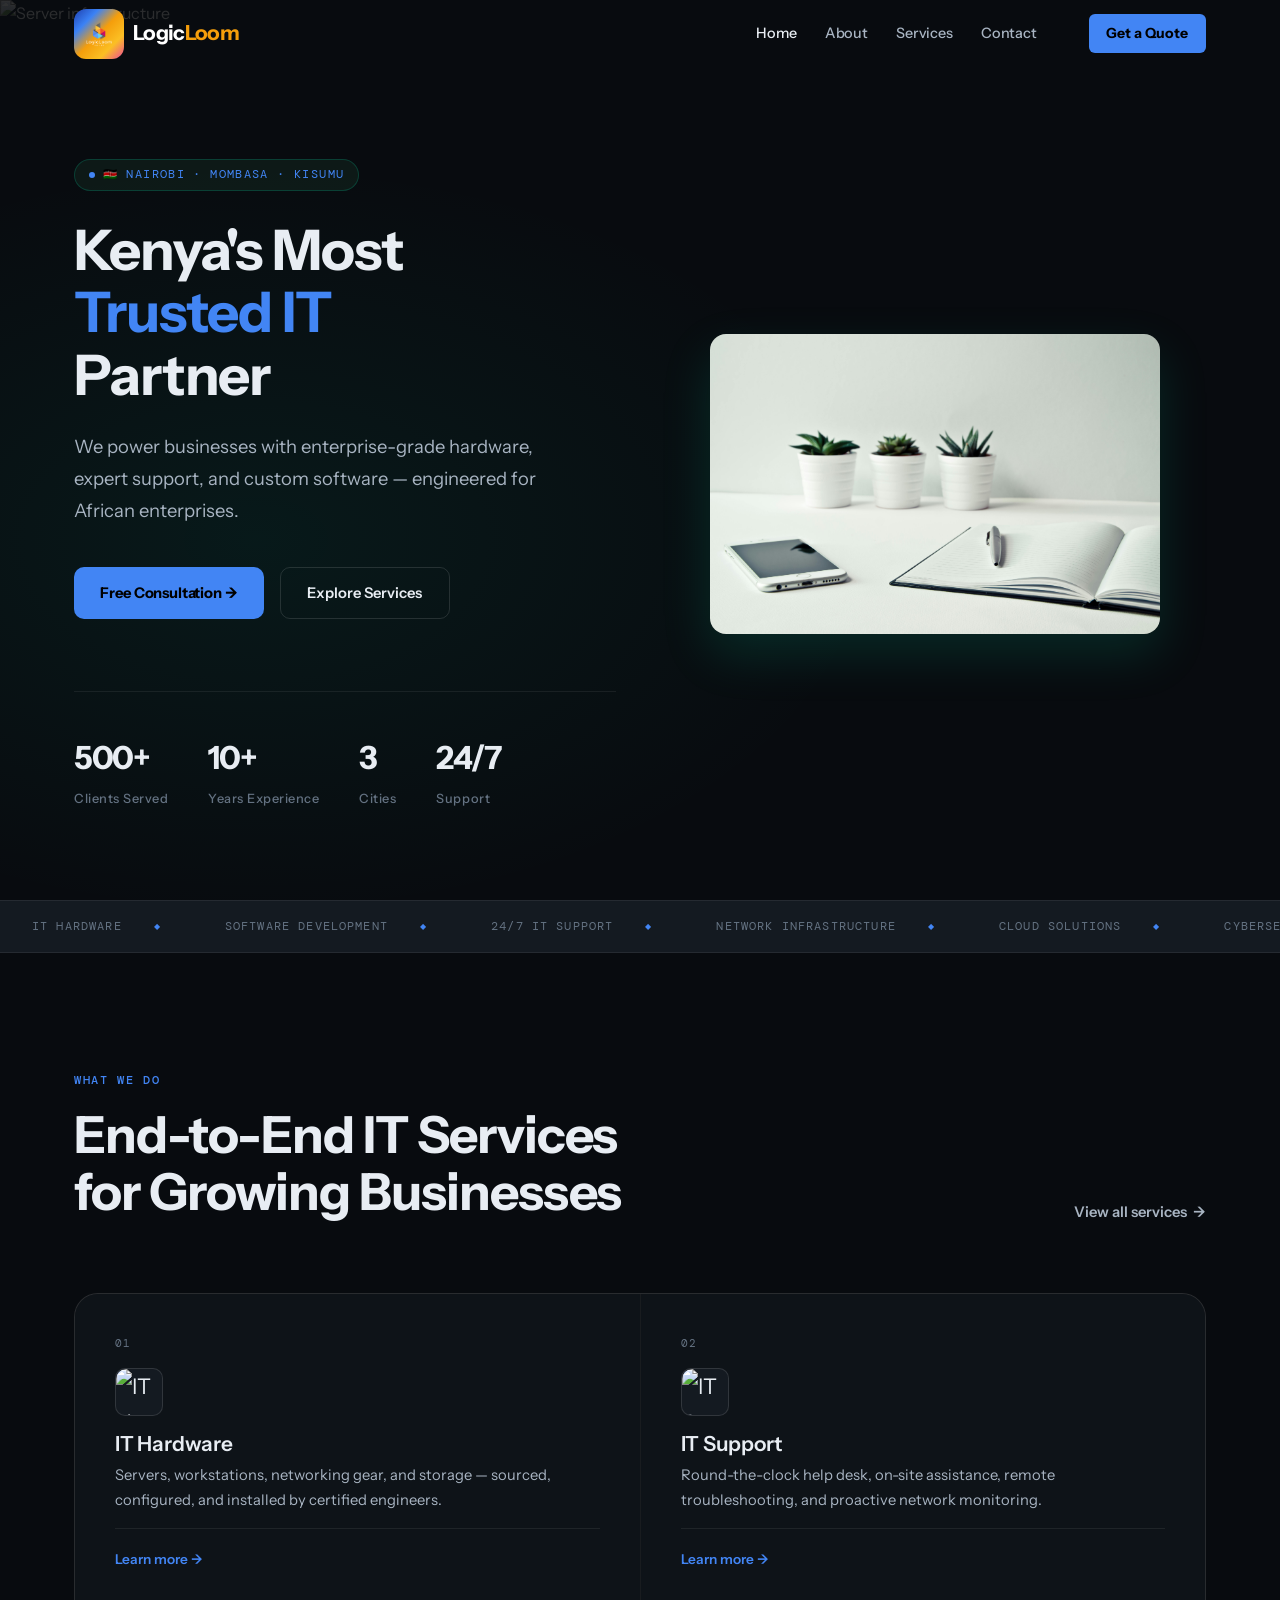
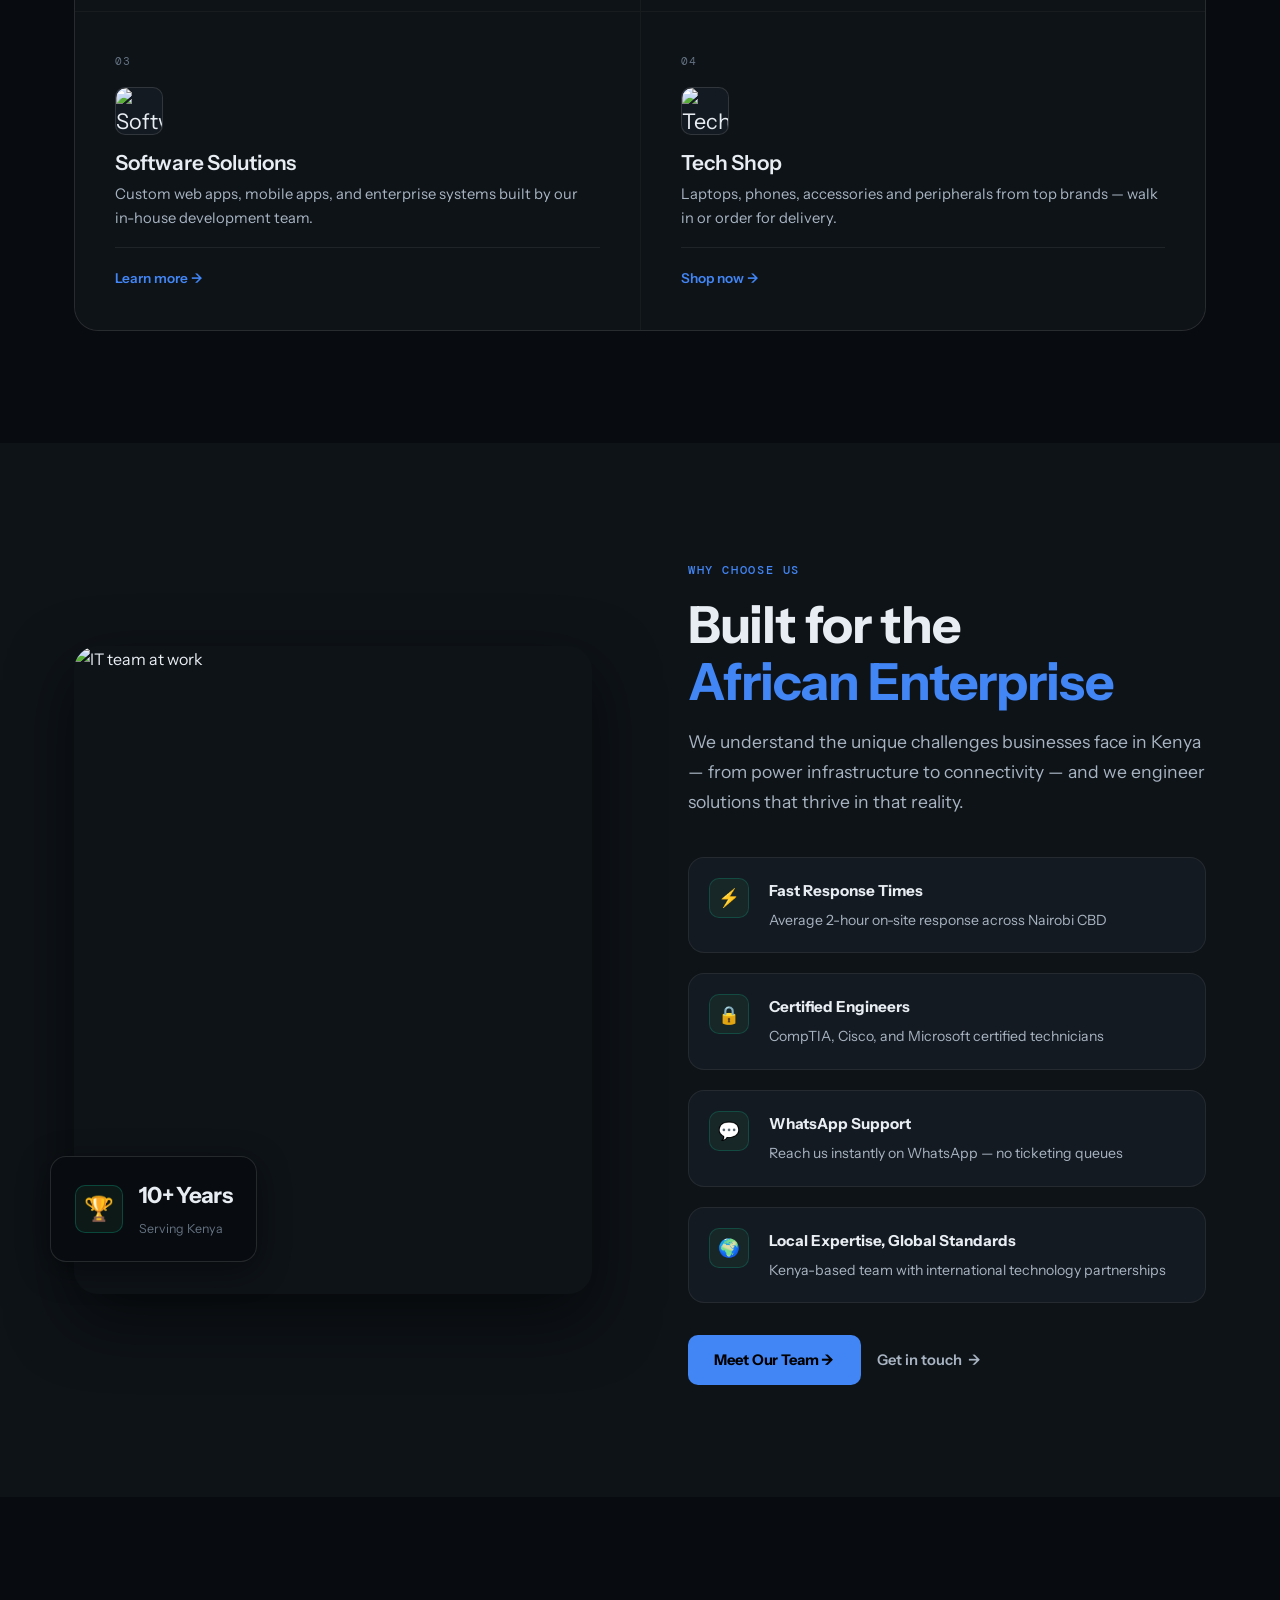
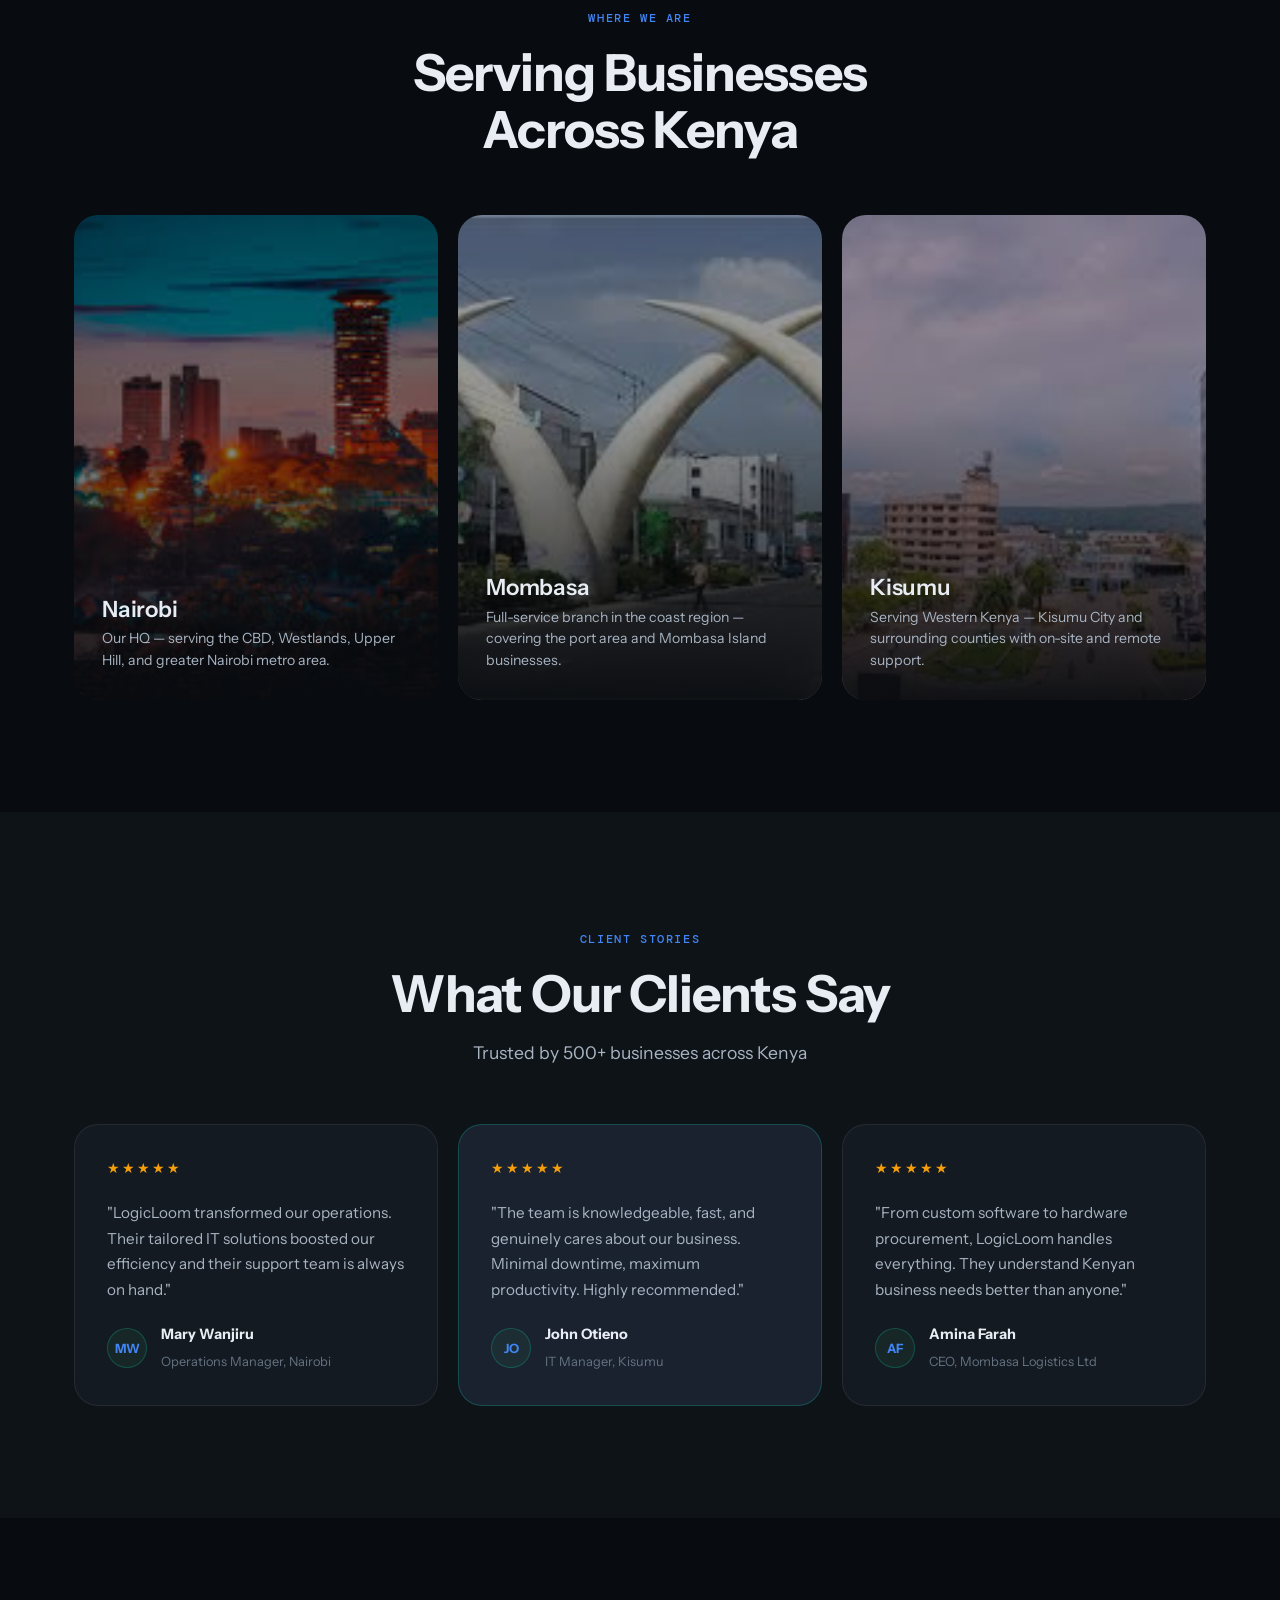
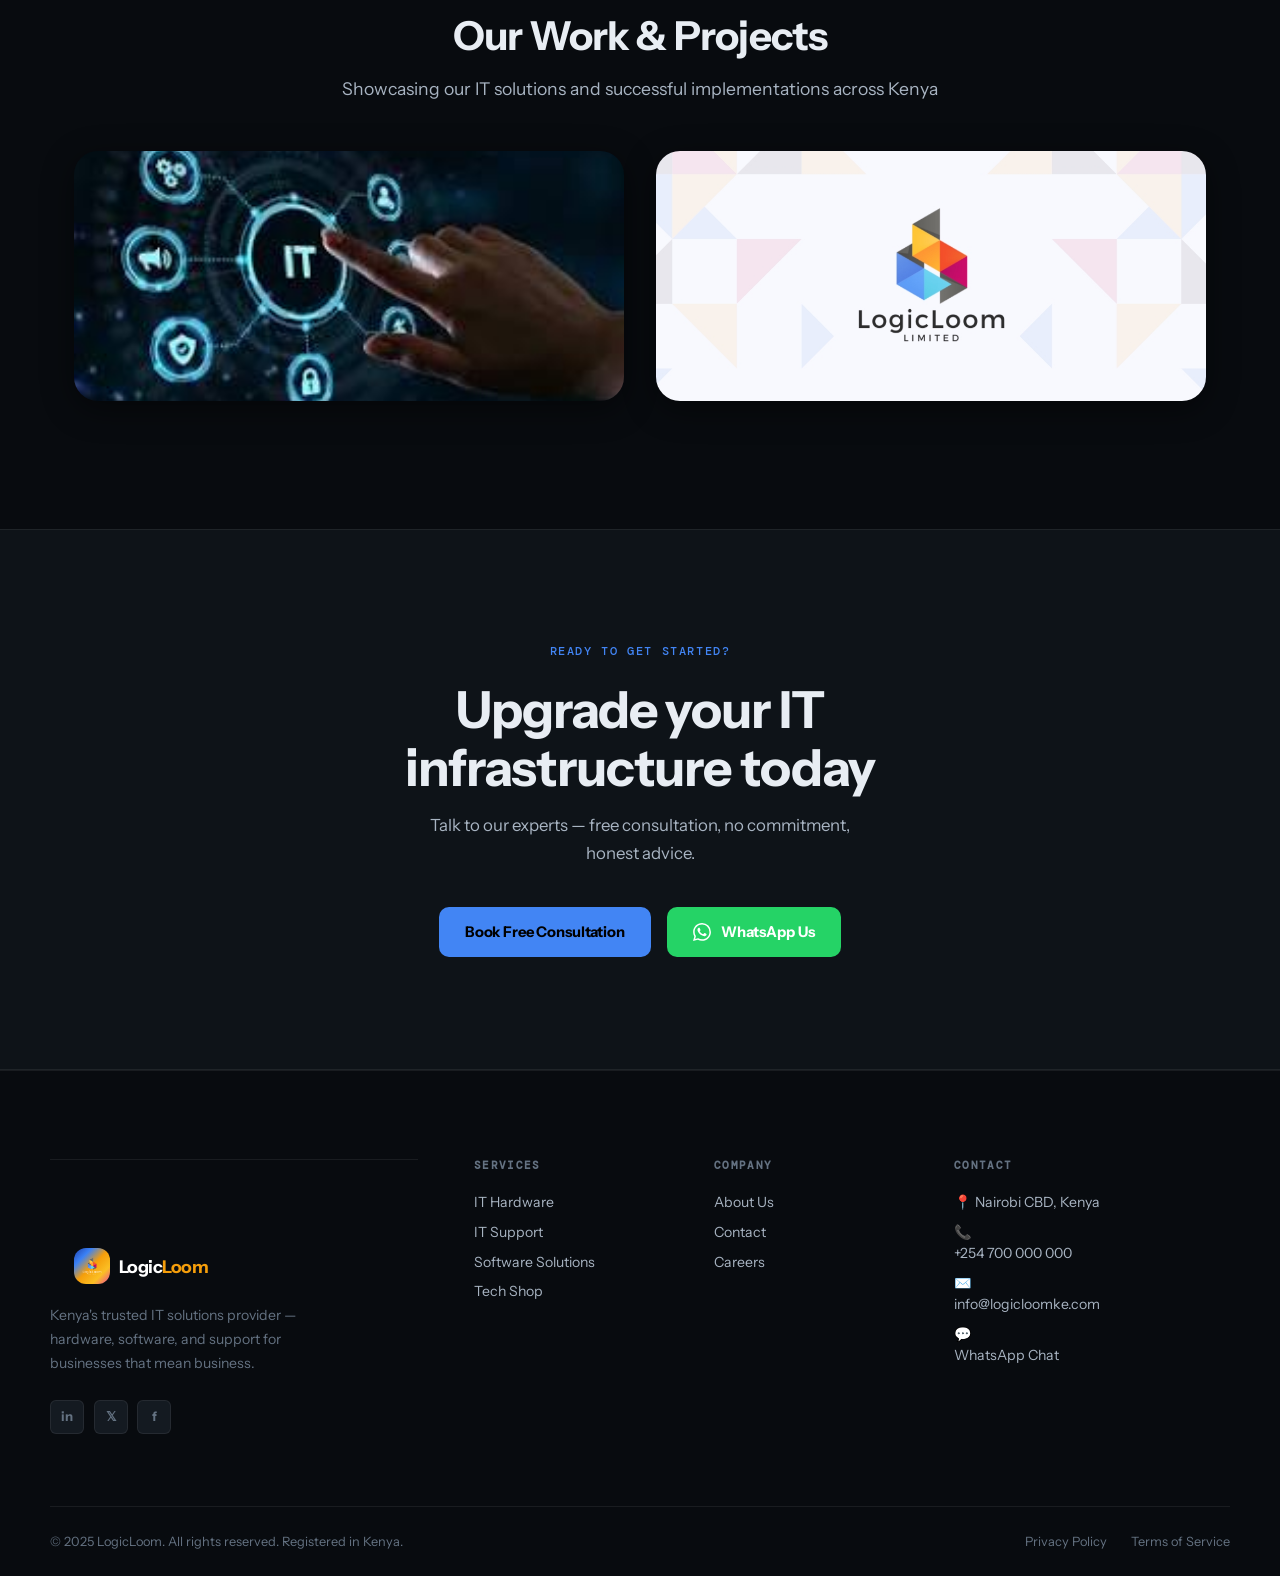
==== index.html @ 38bedb58 "first commit" ====
<!DOCTYPE html>
<html lang="en">
<head>
  <meta charset="UTF-8"/>
  <meta name="viewport" content="width=device-width, initial-scale=1.0"/>
  <title>LogicLoom | IT Hardware, Support & Software Solutions in Nairobi, Kenya</title>
  <meta name="description" content="LogicLoom is Kenya's trusted IT solutions partner — offering hardware, software development, and 24/7 support services across Nairobi, Mombasa, and Kisumu."/>
  <link rel="icon" type="image/png" href="Images/LogicLoom%20icon.png"/>
  <link rel="preconnect" href="https://fonts.googleapis.com"/>
  <link rel="preconnect" href="https://fonts.gstatic.com" crossorigin/>
  <link href="https://fonts.googleapis.com/css2?family=Instrument+Sans:ital,wght@0,400;0,500;0,600;0,700;1,400&family=DM+Mono:wght@400;500&display=swap" rel="stylesheet"/>
  <!-- Cabinet Grotesk via CDN -->
  <link rel="stylesheet" href="https://api.fontshare.com/v2/css?f[]=cabinet-grotesk@700,800,500,400&display=swap"/>
  <link rel="stylesheet" href="styles.css"/>
</head>
<body>

  <!-- ===== NAV ===== -->
  <header class="nav-header" id="navbar">
    <div class="nav-inner">
      <a href="index.html" class="logo">
        <div class="logo-mark"><img src="LogicLoom white.png" alt="LogicLoom Logo" /></div>
        <span class="logo-text">Logic<span>Loom</span></span>
      </a>
      <nav class="nav-links">
        <a href="index.html" class="active">Home</a>
        <a href="about.html">About</a>
        <a href="services.html">Services</a>
        <a href="contact.html">Contact</a>
      </nav>
      <div class="nav-actions">
        <a href="contact.html" class="nav-cta">Get a Quote</a>
      </div>
      <button class="hamburger" id="hamburger" aria-label="Toggle menu">
        <span></span><span></span><span></span>
      </button>
    </div>
    <div class="mobile-menu" id="mobileMenu">
      <a href="index.html" class="active">Home</a>
      <a href="about.html">About</a>
      <a href="services.html">Services</a>
      <a href="contact.html">Contact</a>
      <a href="contact.html" class="mobile-cta">Get a Quote</a>
    </div>
  </header>

  <!-- ===== HERO ===== -->
  <section class="hero">
    <div class="hero-bg">
      <img src="https://images.unsplash.com/photo-1558494949-ef010cbdcc31?w=1800&q=85&auto=format&fit=crop" alt="Server infrastructure"/>
    </div>
    <div class="hero-wrapper">
      <div class="hero-content">
        <div class="hero-tag">
          <span class="dot"></span>
          🇰🇪 Nairobi · Mombasa · Kisumu
        </div>
        <h1 class="hero-title">
          <span class="line">Kenya's Most</span>
          <span class="line accent-line">Trusted IT</span>
          <span class="line">Partner</span>
        </h1>
        <p class="hero-sub">We power businesses with enterprise-grade hardware, expert support, and custom software — engineered for African enterprises.</p>
        <div class="hero-actions">
          <a href="contact.html" class="btn-primary">Free Consultation →</a>
          <a href="services.html" class="btn-outline">Explore Services</a>
        </div>
        <div class="hero-stats">
          <div class="stat-item">
            <span class="stat-num">500+</span>
            <span class="stat-label">Clients Served</span>
          </div>
          <div class="stat-item">
            <span class="stat-num">10+</span>
            <span class="stat-label">Years Experience</span>
          </div>
          <div class="stat-item">
            <span class="stat-num">3</span>
            <span class="stat-label">Cities</span>
          </div>
          <div class="stat-item">
            <span class="stat-num">24/7</span>
            <span class="stat-label">Support</span>
          </div>
        </div>
      </div>
      <div class="hero-image">
        <img src="Images/pexels-nietjuh-796602.jpg" alt="IT Team Collaboration" class="hero-img"/>
      </div>
    </div>
  </section>

  <!-- ===== TRUST BAR ===== -->
  <div class="trust-bar">
    <div class="marquee">
      <div class="marquee-inner">
        <span class="marquee-item">IT Hardware</span>
        <span class="marquee-item">Software Development</span>
        <span class="marquee-item">24/7 IT Support</span>
        <span class="marquee-item">Network Infrastructure</span>
        <span class="marquee-item">Cloud Solutions</span>
        <span class="marquee-item">Cybersecurity</span>
        <span class="marquee-item">Managed Services</span>
        <span class="marquee-item">Tech Shop</span>
      </div>
      <div class="marquee-inner" aria-hidden="true">
        <span class="marquee-item">IT Hardware</span>
        <span class="marquee-item">Software Development</span>
        <span class="marquee-item">24/7 IT Support</span>
        <span class="marquee-item">Network Infrastructure</span>
        <span class="marquee-item">Cloud Solutions</span>
        <span class="marquee-item">Cybersecurity</span>
        <span class="marquee-item">Managed Services</span>
        <span class="marquee-item">Tech Shop</span>
      </div>
    </div>
  </div>

  <!-- ===== SERVICES ===== -->
  <section class="section services-home">
    <div class="container">
      <div class="section-header">
        <div>
          <div class="eyebrow">What We Do</div>
          <h2 class="section-title">End-to-End IT Services<br/>for Growing Businesses</h2>
        </div>
        <a href="services.html" class="btn-ghost">View all services <span class="arrow">→</span></a>
      </div>
      <div class="services-grid">

        <a href="services.html#hardware" class="svc-card">
          <div class="svc-num">01</div>
          <div class="svc-icon"><img src="https://images.unsplash.com/photo-1591799264318-7e6ef8ddb7ea?w=200&q=80&auto=format&fit=crop" alt="IT Hardware" class="svc-img"/></div>
          <div class="svc-body">
            <h3>IT Hardware</h3>
            <p>Servers, workstations, networking gear, and storage — sourced, configured, and installed by certified engineers.</p>
          </div>
          <div class="svc-footer">
            <span class="svc-link">Learn more →</span>
          </div>
        </a>

        <a href="services.html#support" class="svc-card">
          <div class="svc-num">02</div>
          <div class="svc-icon"><img src="https://images.unsplash.com/photo-1553877522-43269d4ea984?w=200&q=80&auto=format&fit=crop" alt="IT Support" class="svc-img"/></div>
          <div class="svc-body">
            <h3>IT Support</h3>
            <p>Round-the-clock help desk, on-site assistance, remote troubleshooting, and proactive network monitoring.</p>
          </div>
          <div class="svc-footer">
            <span class="svc-link">Learn more →</span>
          </div>
        </a>

        <a href="services.html#software" class="svc-card">
          <div class="svc-num">03</div>
          <div class="svc-icon"><img src="https://images.unsplash.com/photo-1461749280684-dccba630e2f6?w=200&q=80&auto=format&fit=crop" alt="Software Solutions" class="svc-img"/></div>
          <div class="svc-body">
            <h3>Software Solutions</h3>
            <p>Custom web apps, mobile apps, and enterprise systems built by our in-house development team.</p>
          </div>
          <div class="svc-footer">
            <span class="svc-link">Learn more →</span>
          </div>
        </a>

        <a href="services.html#shop" class="svc-card">
          <div class="svc-num">04</div>
          <div class="svc-icon"><img src="https://images.unsplash.com/photo-1496181133206-80ce9b88a853?w=200&q=80&auto=format&fit=crop" alt="Tech Shop" class="svc-img"/></div>
          <div class="svc-body">
            <h3>Tech Shop</h3>
            <p>Laptops, phones, accessories and peripherals from top brands — walk in or order for delivery.</p>
          </div>
          <div class="svc-footer">
            <span class="svc-link">Shop now →</span>
          </div>
        </a>

      </div>
    </div>
  </section>

  <!-- ===== WHY LOGICLOOM ===== -->
  <section class="section why-section">
    <div class="container">
      <div class="why-inner">

        <div class="why-media">
          <img src="https://images.unsplash.com/photo-1573164713988-8665fc963095?w=900&q=85&auto=format&fit=crop" alt="IT team at work" class="why-img reveal"/>
          <div class="why-badge reveal">
            <div class="badge-icon">🏆</div>
            <div class="badge-text">
              <strong>10+ Years</strong>
              <span>Serving Kenya</span>
            </div>
          </div>
        </div>

        <div class="why-text">
          <div class="eyebrow">Why Choose Us</div>
          <h2 class="section-title">Built for the<br/><em>African Enterprise</em></h2>
          <p class="section-lead">We understand the unique challenges businesses face in Kenya — from power infrastructure to connectivity — and we engineer solutions that thrive in that reality.</p>
          <ul class="why-list">
            <li class="why-item reveal">
              <div class="why-item-icon">⚡</div>
              <div class="why-item-text">
                <strong>Fast Response Times</strong>
                <span>Average 2-hour on-site response across Nairobi CBD</span>
              </div>
            </li>
            <li class="why-item reveal">
              <div class="why-item-icon">🔒</div>
              <div class="why-item-text">
                <strong>Certified Engineers</strong>
                <span>CompTIA, Cisco, and Microsoft certified technicians</span>
              </div>
            </li>
            <li class="why-item reveal">
              <div class="why-item-icon">💬</div>
              <div class="why-item-text">
                <strong>WhatsApp Support</strong>
                <span>Reach us instantly on WhatsApp — no ticketing queues</span>
              </div>
            </li>
            <li class="why-item reveal">
              <div class="why-item-icon">🌍</div>
              <div class="why-item-text">
                <strong>Local Expertise, Global Standards</strong>
                <span>Kenya-based team with international technology partnerships</span>
              </div>
            </li>
          </ul>
          <div class="why-actions">
            <a href="about.html" class="btn-primary">Meet Our Team →</a>
            <a href="contact.html" class="btn-ghost">Get in touch <span class="arrow">→</span></a>
          </div>
        </div>

      </div>
    </div>
  </section>

  <!-- ===== LOCATIONS ===== -->
  <section class="section locations-section">
    <div class="container">
      <div style="text-align:center; margin-bottom: 0;">
        <div class="eyebrow" style="display:block; text-align:center;">Where We Are</div>
        <h2 class="section-title">Serving Businesses<br/>Across Kenya</h2>
      </div>
      <div class="locations-grid">
        <div class="location-card reveal">
          <img src="Images/Nairobi City.jpg" alt="Nairobi skyline"/>
          <div class="location-body">
            <h3>Nairobi</h3>
            <p>Our HQ — serving the CBD, Westlands, Upper Hill, and greater Nairobi metro area.</p>
          </div>
        </div>
        <div class="location-card reveal">
          <img src="Images/Mombasa City.jpeg" alt="Mombasa coast"/>
          <div class="location-body">
            <h3>Mombasa</h3>
            <p>Full-service branch in the coast region — covering the port area and Mombasa Island businesses.</p>
          </div>
        </div>
        <div class="location-card reveal">
          <img src="Images/Kisumu City.jpeg" alt="Lake Victoria Kisumu"/>
          <div class="location-body">
            <h3>Kisumu</h3>
            <p>Serving Western Kenya — Kisumu City and surrounding counties with on-site and remote support.</p>
          </div>
        </div>
      </div>
    </div>
  </section>

  <!-- ===== TESTIMONIALS ===== -->
  <section class="section testimonials-section">
    <div class="container">
      <div class="t-header">
        <div class="eyebrow">Client Stories</div>
        <h2 class="section-title">What Our Clients Say</h2>
        <p class="section-lead">Trusted by 500+ businesses across Kenya</p>
      </div>
      <div class="testimonials-grid">
        <div class="t-card reveal">
          <div class="t-stars">★★★★★</div>
          <p class="t-text">"LogicLoom transformed our operations. Their tailored IT solutions boosted our efficiency and their support team is always on hand."</p>
          <div class="t-author">
            <div class="t-avatar">MW</div>
            <div class="t-author-info">
              <strong>Mary Wanjiru</strong>
              <span>Operations Manager, Nairobi</span>
            </div>
          </div>
        </div>
        <div class="t-card featured reveal">
          <div class="t-stars">★★★★★</div>
          <p class="t-text">"The team is knowledgeable, fast, and genuinely cares about our business. Minimal downtime, maximum productivity. Highly recommended."</p>
          <div class="t-author">
            <div class="t-avatar">JO</div>
            <div class="t-author-info">
              <strong>John Otieno</strong>
              <span>IT Manager, Kisumu</span>
            </div>
          </div>
        </div>
        <div class="t-card reveal">
          <div class="t-stars">★★★★★</div>
          <p class="t-text">"From custom software to hardware procurement, LogicLoom handles everything. They understand Kenyan business needs better than anyone."</p>
          <div class="t-author">
            <div class="t-avatar">AF</div>
            <div class="t-author-info">
              <strong>Amina Farah</strong>
              <span>CEO, Mombasa Logistics Ltd</span>
            </div>
          </div>
        </div>
      </div>
    </div>
  </section>

  <!-- ===== IMAGE GALLERY ===== -->
  <section class="image-gallery">
    <div class="gallery-inner">
      <div class="gallery-header">
        <h2>Our Work & Projects</h2>
        <p>Showcasing our IT solutions and successful implementations across Kenya</p>
      </div>
      <div class="gallery-grid">
        <div class="gallery-item">
          <img src="images (3).jpeg" alt="Network Infrastructure" class="gallery-image"/>
          <div class="gallery-overlay">
            <h3>Network Solutions</h3>
            <p>Enterprise-grade networking infrastructure setup</p>
          </div>
        </div>
        <div class="gallery-item">
          <img src="LogiLoom Thank you Card.jpg" alt="Thank You Card" class="gallery-image"/>
          <div class="gallery-overlay">
            <h3>Client Appreciation</h3>
            <p>Dedicated support and customer satisfaction</p>
          </div>
        </div>
      </div>
    </div>
  </section>

  <!-- ===== CTA BANNER ===== -->
  <section class="cta-banner">
    <div class="cta-inner">
      <div class="eyebrow">Ready to get started?</div>
      <h2>Upgrade your IT infrastructure today</h2>
      <p>Talk to our experts — free consultation, no commitment, honest advice.</p>
      <div class="cta-actions">
        <a href="contact.html" class="btn-primary">Book Free Consultation</a>
        <a href="https://wa.me/254700000000" class="btn-wa" target="_blank">
          <svg width="18" height="18" viewBox="0 0 24 24" fill="currentColor"><path d="M17.472 14.382c-.297-.149-1.758-.867-2.03-.967-.273-.099-.471-.148-.67.15-.197.297-.767.966-.94 1.164-.173.199-.347.223-.644.075-.297-.15-1.255-.463-2.39-1.475-.883-.788-1.48-1.761-1.653-2.059-.173-.297-.018-.458.13-.606.134-.133.298-.347.446-.52.149-.174.198-.298.298-.497.099-.198.05-.371-.025-.52-.075-.149-.669-1.612-.916-2.207-.242-.579-.487-.5-.669-.51-.173-.008-.371-.01-.57-.01-.198 0-.52.074-.792.372-.272.297-1.04 1.016-1.04 2.479 0 1.462 1.065 2.875 1.213 3.074.149.198 2.096 3.2 5.077 4.487.709.306 1.262.489 1.694.625.712.227 1.36.195 1.871.118.571-.085 1.758-.719 2.006-1.413.248-.694.248-1.289.173-1.413-.074-.124-.272-.198-.57-.347m-5.421 7.403h-.004a9.87 9.87 0 01-5.031-1.378l-.361-.214-3.741.982.998-3.648-.235-.374a9.86 9.86 0 01-1.51-5.26c.001-5.45 4.436-9.884 9.888-9.884 2.64 0 5.122 1.03 6.988 2.898a9.825 9.825 0 012.893 6.994c-.003 5.45-4.437 9.884-9.885 9.884m8.413-18.297A11.815 11.815 0 0012.05 0C5.495 0 .16 5.335.157 11.892c0 2.096.547 4.142 1.588 5.945L.057 24l6.305-1.654a11.882 11.882 0 005.683 1.448h.005c6.554 0 11.89-5.335 11.893-11.893a11.821 11.821 0 00-3.48-8.413z"/></svg>
          WhatsApp Us
        </a>
      </div>
    </div>
  </section>

  <!-- ===== FOOTER ===== -->
  <footer class="footer">
    <div class="footer-inner">
      <div class="footer-brand">
        <a href="index.html" class="logo footer">
          <div class="logo-mark"><img src="LogicLoom white.png" alt="LogicLoom Logo" /></div>
          <span class="logo-text">Logic<span>Loom</span></span>
        </a>
        <p>Kenya's trusted IT solutions provider — hardware, software, and support for businesses that mean business.</p>
        <div class="footer-socials">
          <a href="#" aria-label="LinkedIn">in</a>
          <a href="#" aria-label="Twitter">𝕏</a>
          <a href="#" aria-label="Facebook">f</a>
        </div>
      </div>
      <div class="footer-col">
        <h4>Services</h4>
        <a href="services.html#hardware">IT Hardware</a>
        <a href="services.html#support">IT Support</a>
        <a href="services.html#software">Software Solutions</a>
        <a href="services.html#shop">Tech Shop</a>
      </div>
      <div class="footer-col">
        <h4>Company</h4>
        <a href="about.html">About Us</a>
        <a href="contact.html">Contact</a>
        <a href="#">Careers</a>
      </div>
      <div class="footer-col">
        <h4>Contact</h4>
        <p>📍 Nairobi CBD, Kenya</p>
        <p>📞 <a href="tel:+254700000000">+254 700 000 000</a></p>
        <p>✉️ <a href="mailto:info@logicloomke.com">info@logicloomke.com</a></p>
        <p>💬 <a href="https://wa.me/254700000000">WhatsApp Chat</a></p>
      </div>
    </div>
    <div class="footer-bottom">
      <p>© 2025 LogicLoom. All rights reserved. Registered in Kenya.</p>
      <div class="footer-bottom-links">
        <a href="#">Privacy Policy</a>
        <a href="#">Terms of Service</a>
      </div>
    </div>
  </footer>

  <script src="main.js"></script>
</body>
</html>
---- styles.css ----
/* ============================================
   LOGICLOOM REFRESH — MAIN STYLES
   Aesthetic: Premium dark, refined minimal with electric teal accent
   Fonts: Cabinet Grotesk (display) + Instrument Sans (body)
   ============================================ */

@import url('https://fonts.googleapis.com/css2?family=Instrument+Sans:ital,wght@0,400;0,500;0,600;0,700;1,400&family=DM+Mono:wght@400;500&display=swap');

:root {
  /* Core Palette */
  --bg:        #080b0f;
  --bg2:       #0e1318;
  --bg3:       #141a21;
  --surface:   #1a2230;
  --surface2:  #202c3a;

  /* Logo Color Palette */
  --logo-blue:     #1e40af;
  --logo-blue-light: #3b82f6;
  --logo-orange:   #f59e0b;
  --logo-yellow:   #fbbf24;
  --logo-magenta:  #ec4899;
  --logo-pink:     #f472b6;
  --logo-grey-dark: #374151;
  --logo-grey-light: #9ca3af;
  --logo-white:    #ffffff;

  /* Borders */
  --border:    rgba(255,255,255,0.07);
  --border2:   rgba(255,255,255,0.12);

  /* Text */
  --text:      #e8edf3;
  --text-2:    #a8b4c2;
  --text-3:    #647282;

  /* Accent — LogicLoom Logo Colors */
  --accent:    #4285F4;
  --accent2:   #EA4335;
  --accent3:   #34A853;
  --accent-dim: rgba(52,133,83,0.12);
  --accent-glow: rgba(52,133,83,0.25);

  /* Secondary — Warm Amber */
  --amber:     #f59e0b;
  --amber-dim: rgba(245,158,11,0.1);

  /* State */
  --green:     #22c55e;
  --red:       #ef4444;
  --white:     #ffffff;

  /* Radius */
  --r-sm:  6px;
  --r-md:  10px;
  --r-lg:  16px;
  --r-xl:  24px;

  /* Shadow */
  --shadow-sm: 0 2px 8px rgba(0,0,0,0.3);
  --shadow:    0 8px 32px rgba(0,0,0,0.45);
  --shadow-lg: 0 24px 64px rgba(0,0,0,0.55);
  --shadow-accent: 0 8px 32px rgba(0,212,170,0.18);

  /* Typography */
  --font-display: 'Cabinet Grotesk', 'Instrument Sans', sans-serif;
  --font-body:    'Instrument Sans', sans-serif;
  --font-mono:    'DM Mono', monospace;

  /* Layout */
  --nav-h:  68px;
  --max-w:  1180px;

  /* Transitions */
  --t-fast: 0.15s ease;
  --t-med:  0.25s ease;
  --t-slow: 0.4s ease;
}

/* ============ RESET ============ */
*, *::before, *::after { box-sizing: border-box; margin: 0; padding: 0; }
html { scroll-behavior: smooth; font-size: 16px; }
body {
  background: var(--bg);
  color: var(--text);
  font-family: var(--font-body);
  line-height: 1.65;
  overflow-x: hidden;
  -webkit-font-smoothing: antialiased;
}
img { max-width: 100%; display: block; }
a { text-decoration: none; color: inherit; }
button { font-family: inherit; cursor: pointer; }

/* ============ TYPOGRAPHY ============ */
h1, h2, h3, h4, h5 {
  font-family: var(--font-display);
  line-height: 1.12;
  letter-spacing: -0.02em;
}
h1 { font-size: clamp(2.6rem, 6vw, 5.2rem); font-weight: 700; }
h2 { font-size: clamp(2rem, 4vw, 3.2rem); font-weight: 700; }
h3 { font-size: 1.3rem; font-weight: 600; letter-spacing: -0.01em; }
h4 { font-size: 1.05rem; font-weight: 600; }
em { font-style: normal; color: var(--accent); }

.eyebrow {
  display: inline-block;
  font-family: var(--font-mono);
  font-size: 0.72rem;
  font-weight: 500;
  letter-spacing: 0.14em;
  text-transform: uppercase;
  color: var(--accent);
  margin-bottom: 1rem;
}

.section-title { margin-bottom: 1rem; }
.section-lead {
  color: var(--text-2);
  font-size: 1.1rem;
  max-width: 560px;
  font-weight: 400;
  line-height: 1.7;
}

/* ============ LAYOUT ============ */
.container { max-width: var(--max-w); margin: 0 auto; padding: 0 1.5rem; }
.section { padding: 7rem 0; }
.divider { height: 1px; background: var(--border); }

/* ============ BUTTONS ============ */
.btn-primary {
  display: inline-flex;
  align-items: center;
  gap: 0.5rem;
  background: var(--accent);
  color: #000;
  font-family: var(--font-display);
  font-weight: 700;
  font-size: 0.92rem;
  letter-spacing: -0.01em;
  padding: 0.8rem 1.65rem;
  border-radius: var(--r-md);
  border: none;
  transition: background var(--t-fast), transform var(--t-fast), box-shadow var(--t-fast);
}
.btn-primary:hover {
  background: var(--accent2);
  transform: translateY(-2px);
  box-shadow: var(--shadow-accent);
}
.btn-primary:active { transform: translateY(0); }

.btn-outline {
  display: inline-flex;
  align-items: center;
  gap: 0.5rem;
  background: transparent;
  color: var(--text);
  font-family: var(--font-display);
  font-weight: 600;
  font-size: 0.92rem;
  padding: 0.8rem 1.65rem;
  border-radius: var(--r-md);
  border: 1.5px solid var(--border2);
  transition: border-color var(--t-fast), color var(--t-fast), background var(--t-fast);
}
.btn-outline:hover {
  border-color: var(--accent);
  color: var(--accent);
  background: var(--accent-dim);
}

.btn-ghost {
  display: inline-flex;
  align-items: center;
  gap: 0.4rem;
  color: var(--text-2);
  font-family: var(--font-display);
  font-weight: 600;
  font-size: 0.92rem;
  padding: 0.8rem 0;
  transition: color var(--t-fast);
}
.btn-ghost:hover { color: var(--accent); }
.btn-ghost .arrow { transition: transform var(--t-fast); }
.btn-ghost:hover .arrow { transform: translateX(4px); }

.btn-wa {
  display: inline-flex;
  align-items: center;
  gap: 0.6rem;
  background: #25d366;
  color: white;
  font-family: var(--font-display);
  font-weight: 700;
  font-size: 0.92rem;
  padding: 0.8rem 1.65rem;
  border-radius: var(--r-md);
  transition: background var(--t-fast), transform var(--t-fast);
}
.btn-wa:hover { background: #1ebe58; transform: translateY(-2px); }

/* ============ NAV ============ */
.nav-header {
  position: fixed;
  top: 0; left: 0; right: 0;
  z-index: 1000;
  height: var(--nav-h);
  transition: background var(--t-slow), border-color var(--t-slow);
  border-bottom: 1px solid transparent;
}
.nav-header.scrolled {
  background: rgba(8,11,15,0.92);
  backdrop-filter: blur(20px) saturate(1.8);
  -webkit-backdrop-filter: blur(20px) saturate(1.8);
  border-bottom-color: var(--border);
}
.nav-inner {
  max-width: var(--max-w);
  margin: 0 auto;
  padding: 0 1.5rem;
  height: 100%;
  display: flex;
  align-items: center;
  gap: 2.5rem;
}
.logo {
  display: flex;
  align-items: center;
  gap: 0.55rem;
  flex-shrink: 0;
}
.logo-mark {
  width: 50px;
  height: 50px;
  background: linear-gradient(135deg, var(--logo-blue) 0%, var(--logo-blue-light) 25%, var(--logo-orange) 50%, var(--logo-yellow) 75%, var(--logo-magenta) 100%);
  border-radius: 12px;
  display: flex;
  align-items: center;
  justify-content: center;
  font-size: 1.2rem;
  flex-shrink: 0;
  position: relative;
  overflow: hidden;
}
.logo-mark img {
  width: 200px;
  height: 200px;
  object-fit: contain;
  border-radius: 8px;
  transition: transform var(--t-fast);
}
.logo-mark:hover img {
  transform: scale(1.05) rotate(5deg);
}
.logo-text {
  font-family: var(--font-display);
  font-size: 1.3rem;
  font-weight: 700;
  letter-spacing: -0.03em;
  color: var(--logo-white);
}
.logo-text span { color: var(--logo-orange); }
.logo:hover .logo-mark {
  transform: scale(1.05) rotate(5deg);
  box-shadow: 0 8px 32px rgba(59,130,246,0.3);
}

.logo:hover .logo-text {
  color: var(--logo-blue-light);
}

.logo:hover .logo-text span {
  color: var(--logo-magenta);
}

/* Logo variations for different contexts */
.logo.footer .logo-mark {
  width: 36px;
  height: 36px;
  font-size: 1rem;
}

.logo.footer .logo-text {
  font-size: 1.1rem;
}

/* Mobile logo adjustments */
@media (max-width: 768px) {
  .logo-mark {
    width: 36px;
    height: 36px;
    font-size: 1rem;
  }
  
  .logo-text {
    font-size: 1.1rem;
  }
}

.nav-links {
  display: flex;
  align-items: center;
  gap: 0.25rem;
  margin-left: auto;
}
.nav-links a {
  font-family: var(--font-display);
  font-weight: 500;
  font-size: 0.9rem;
  color: var(--text-2);
  padding: 0.4rem 0.75rem;
  border-radius: var(--r-sm);
  transition: color var(--t-fast), background var(--t-fast);
  letter-spacing: -0.01em;
}
.nav-links a:hover { color: var(--text); background: var(--bg3); }
.nav-links a.active { color: var(--text); }

.nav-actions {
  display: flex;
  align-items: center;
  gap: 0.75rem;
  flex-shrink: 0;
}
.nav-cta {
  font-family: var(--font-display);
  font-weight: 700;
  font-size: 0.88rem;
  background: var(--accent);
  color: #000;
  padding: 0.5rem 1.1rem;
  border-radius: var(--r-sm);
  transition: background var(--t-fast), box-shadow var(--t-fast);
}
.nav-cta:hover {
  background: var(--accent2);
  box-shadow: 0 4px 16px var(--accent-glow);
}

.hamburger {
  display: none;
  flex-direction: column;
  gap: 4.5px;
  background: none;
  border: none;
  padding: 6px;
  margin-left: auto;
}
.hamburger span {
  display: block;
  width: 22px; height: 2px;
  background: var(--text);
  border-radius: 2px;
  transition: var(--t-med);
}
.hamburger.open span:nth-child(1) { transform: translateY(6.5px) rotate(45deg); }
.hamburger.open span:nth-child(2) { opacity: 0; transform: scaleX(0); }
.hamburger.open span:nth-child(3) { transform: translateY(-6.5px) rotate(-45deg); }

.mobile-menu {
  display: none;
  flex-direction: column;
  padding: 1.25rem 1.5rem 1.5rem;
  background: var(--bg2);
  border-top: 1px solid var(--border);
  gap: 0.25rem;
}
.mobile-menu a {
  font-family: var(--font-display);
  font-weight: 500;
  font-size: 1rem;
  color: var(--text-2);
  padding: 0.65rem 0;
  border-bottom: 1px solid var(--border);
  transition: color var(--t-fast);
}
.mobile-menu a:last-child { border-bottom: none; }
.mobile-menu a:hover, .mobile-menu a.active { color: var(--text); }
.mobile-cta {
  margin-top: 0.75rem;
  background: var(--accent) !important;
  color: #000 !important;
  text-align: center;
  padding: 0.75rem 1.25rem !important;
  border-radius: var(--r-md);
  font-weight: 700 !important;
  border-bottom: none !important;
}
.mobile-menu.open { display: flex; }

/* ============ HERO ============ */
.hero {
  position: relative;
  min-height: 100vh;
  display: flex;
  align-items: center;
  overflow: hidden;
}
.hero-bg {
  position: absolute;
  inset: 0;
  z-index: 0;
}
.hero-bg img {
  width: 100%; height: 100%;
  object-fit: cover;
  filter: brightness(0.25) saturate(0.5);
  animation: heroZoom 18s ease-in-out infinite alternate;
}
@keyframes heroZoom {
  from { transform: scale(1.0); }
  to   { transform: scale(1.06); }
}
.hero-bg::after {
  content: '';
  position: absolute;
  inset: 0;
  background:
    radial-gradient(ellipse 70% 60% at 20% 60%, rgba(0,212,170,0.07) 0%, transparent 70%),
    linear-gradient(180deg, rgba(8,11,15,0.3) 0%, rgba(8,11,15,0.6) 50%, rgba(8,11,15,1) 100%);
}
.hero-wrapper {
  position: relative;
  z-index: 1;
  max-width: var(--max-w);
  width: 100%;
  margin: 0 auto;
  padding: calc(var(--nav-h) + 3rem) 1.5rem 3rem;
  display: flex;
  align-items: center;
  gap: 3rem;
}
.hero-content {
  flex: 1;
  min-width: 0;
}
.hero-image {
  flex: 1;
  display: flex;
  align-items: center;
  justify-content: center;
  min-width: 0;
}
.hero-img {
  width: 100%;
  max-width: 450px;
  height: auto;
  border-radius: 16px;
  box-shadow: 0 20px 50px rgba(0,212,170,0.15);
  animation: fadeUp 0.7s 0.3s both;
}
.hero-tag {
  display: inline-flex;
  align-items: center;
  gap: 0.5rem;
  font-family: var(--font-mono);
  font-size: 0.72rem;
  letter-spacing: 0.12em;
  text-transform: uppercase;
  color: var(--accent);
  background: var(--accent-dim);
  border: 1px solid rgba(0,212,170,0.2);
  padding: 0.35rem 0.85rem;
  border-radius: 100px;
  margin-bottom: 1.75rem;
  animation: fadeUp 0.7s 0.1s both;
}
.hero-tag .dot {
  width: 6px; height: 6px;
  background: var(--accent);
  border-radius: 50%;
  animation: pulse 2s infinite;
}
@keyframes pulse {
  0%, 100% { opacity: 1; transform: scale(1); }
  50% { opacity: 0.5; transform: scale(0.8); }
}
.hero-title {
  margin-bottom: 1.5rem;
  animation: fadeUp 0.7s 0.2s both;
  max-width: 760px;
  font-size: clamp(2.5rem, 5vw, 3.5rem);
}
.hero-title .line { display: block; }
.hero-title .accent-line {
  color: var(--accent);
  position: relative;
}
.hero-sub {
  font-size: clamp(1rem, 1.8vw, 1.15rem);
  color: var(--text-2);
  max-width: 500px;
  margin-bottom: 2.5rem;
  font-weight: 400;
  line-height: 1.75;
  animation: fadeUp 0.7s 0.3s both;
}
.hero-actions {
  display: flex;
  flex-wrap: wrap;
  gap: 1rem;
  margin-bottom: 4.5rem;
  animation: fadeUp 0.7s 0.4s both;
}
.hero-stats {
  display: flex;
  gap: 2.5rem;
  flex-wrap: wrap;
  animation: fadeUp 0.7s 0.5s both;
  padding-top: 2.5rem;
  border-top: 1px solid var(--border);
}
.stat-item { display: flex; flex-direction: column; gap: 0.2rem; }
.stat-num {
  font-family: var(--font-display);
  font-size: 2rem;
  font-weight: 700;
  letter-spacing: -0.04em;
  color: var(--text);
}
.stat-label {
  font-size: 0.8rem;
  color: var(--text-3);
  font-weight: 500;
  letter-spacing: 0.04em;
}
@keyframes fadeUp {
  from { opacity: 0; transform: translateY(24px); }
  to   { opacity: 1; transform: none; }
}

/* Responsive Hero */
@media (max-width: 1024px) {
  .hero-wrapper {
    flex-direction: column;
    gap: 2rem;
    padding: calc(var(--nav-h) + 2rem) 1.5rem 3rem;
  }
  
  .hero-image {
    order: -1;
  }
  
  .hero-img {
    max-width: 350px;
  }
}

@media (max-width: 768px) {
  .hero-wrapper {
    flex-direction: column;
    gap: 2rem;
    padding: calc(var(--nav-h) + 1.5rem) 1rem 2rem;
  }
  
  .hero-image {
    order: -1;
    margin-bottom: 1rem;
  }
  
  .hero-img {
    max-width: 100%;
    max-height: 300px;
  }
  
  .hero-content {
    text-align: center;
  }
  
  .hero-tag {
    justify-content: center;
  }
  
  .hero-actions {
    justify-content: center;
  }
  
  .hero-stats {
    justify-content: center;
  }
  
  .stat-item {
    align-items: center;
  }
}

@media (max-width: 480px) {
  .hero-wrapper {
    padding: calc(var(--nav-h) + 1rem) 1rem 1.5rem;
  }
  
  .hero-img {
    max-height: 250px;
  }
  
  .hero-title {
    font-size: clamp(1.75rem, 4vw, 2.5rem);
  }
  
  .hero-sub {
    font-size: 0.95rem;
  }
  
  .stat-num {
    font-size: 1.5rem;
  }
}

/* ============ TRUST BAR ============ */
.trust-bar {
  background: var(--bg3);
  border-top: 1px solid var(--border);
  border-bottom: 1px solid var(--border);
  padding: 1rem 0;
  overflow: hidden;
}
.marquee {
  display: flex;
  gap: 0;
  animation: marquee 28s linear infinite;
  width: max-content;
}
.marquee-inner {
  display: flex;
  gap: 0;
  flex-shrink: 0;
}
.marquee-item {
  display: inline-flex;
  align-items: center;
  gap: 2rem;
  padding: 0 2rem;
  font-family: var(--font-mono);
  font-size: 0.72rem;
  letter-spacing: 0.1em;
  text-transform: uppercase;
  color: var(--text-3);
  white-space: nowrap;
}
.marquee-item::after {
  content: '◆';
  color: var(--accent);
  font-size: 0.5rem;
}
@keyframes marquee {
  from { transform: translateX(0); }
  to   { transform: translateX(-50%); }
}

/* ============ SERVICES SECTION (HOME) ============ */
.services-home { background: var(--bg); }
.section-header {
  display: flex;
  justify-content: space-between;
  align-items: flex-end;
  margin-bottom: 3.5rem;
  gap: 2rem;
  flex-wrap: wrap;
}
.section-header .section-lead { margin: 0; }

.services-grid {
  display: grid;
  grid-template-columns: repeat(2, 1fr);
  gap: 1px;
  background: var(--border);
  border: 1px solid var(--border);
  border-radius: var(--r-xl);
  overflow: hidden;
}
.svc-card {
  background: var(--bg2);
  padding: 2.5rem;
  display: flex;
  flex-direction: column;
  gap: 1rem;
  transition: background var(--t-med);
  position: relative;
  overflow: hidden;
}
.svc-card::before {
  content: '';
  position: absolute;
  inset: 0;
  background: var(--accent-dim);
  opacity: 0;
  transition: opacity var(--t-med);
}
.svc-card:hover::before { opacity: 1; }
.svc-card:hover { background: var(--bg3); }

.svc-num {
  font-family: var(--font-mono);
  font-size: 0.7rem;
  color: var(--text-3);
  letter-spacing: 0.1em;
}
.svc-icon {
  width: 48px; height: 48px;
  background: var(--bg3);
  border: 1px solid var(--border2);
  border-radius: var(--r-md);
  display: flex;
  align-items: center;
  justify-content: center;
  font-size: 1.35rem;
  flex-shrink: 0;
  transition: background var(--t-fast), border-color var(--t-fast);
  position: relative; z-index: 1;
  overflow: hidden;
}
.svc-icon img {
  width: 100%;
  height: 100%;
  object-fit: cover;
  border-radius: var(--r-md);
}
.svc-card:hover .svc-icon {
  background: var(--accent-dim);
  border-color: rgba(0,212,170,0.3);
}
.svc-body { position: relative; z-index: 1; }
.svc-body h3 { margin-bottom: 0.5rem; }
.svc-body p { color: var(--text-2); font-size: 0.92rem; line-height: 1.65; }
.svc-footer {
  margin-top: auto;
  padding-top: 1rem;
  border-top: 1px solid var(--border);
  position: relative; z-index: 1;
}
.svc-link {
  display: inline-flex;
  align-items: center;
  gap: 0.4rem;
  font-family: var(--font-display);
  font-size: 0.85rem;
  font-weight: 600;
  color: var(--accent);
  transition: gap var(--t-fast);
}
.svc-card:hover .svc-link { gap: 0.7rem; }

/* ============ WHY SECTION ============ */
.why-section { background: var(--bg2); }
.why-inner {
  display: grid;
  grid-template-columns: 1fr 1fr;
  gap: 6rem;
  align-items: center;
}
.why-media {
  position: relative;
}
.why-img {
  width: 100%;
  aspect-ratio: 4/5;
  object-fit: cover;
  border-radius: var(--r-xl);
  box-shadow: var(--shadow-lg);
}
.why-badge {
  position: absolute;
  bottom: 2rem;
  left: -1.5rem;
  background: var(--bg);
  border: 1px solid var(--border2);
  border-radius: var(--r-lg);
  padding: 1.25rem 1.5rem;
  display: flex;
  align-items: center;
  gap: 1rem;
  box-shadow: var(--shadow);
}
.badge-icon {
  width: 48px; height: 48px;
  background: var(--accent-dim);
  border: 1px solid rgba(0,212,170,0.25);
  border-radius: var(--r-md);
  display: flex;
  align-items: center;
  justify-content: center;
  font-size: 1.5rem;
  flex-shrink: 0;
}
.badge-text strong {
  display: block;
  font-family: var(--font-display);
  font-size: 1.4rem;
  font-weight: 700;
  letter-spacing: -0.03em;
  color: var(--text);
}
.badge-text span {
  font-size: 0.78rem;
  color: var(--text-3);
}

.why-text .section-lead { margin-bottom: 2.5rem; }
.why-list { list-style: none; display: flex; flex-direction: column; gap: 1.25rem; }
.why-item {
  display: flex;
  gap: 1.25rem;
  align-items: flex-start;
  padding: 1.25rem;
  background: var(--bg3);
  border: 1px solid var(--border);
  border-radius: var(--r-lg);
  transition: border-color var(--t-med), transform var(--t-med);
}
.why-item:hover { border-color: rgba(0,212,170,0.25); transform: translateX(4px); }
.why-item-icon {
  width: 40px; height: 40px; flex-shrink: 0;
  background: var(--accent-dim);
  border: 1px solid rgba(0,212,170,0.2);
  border-radius: var(--r-md);
  display: flex; align-items: center; justify-content: center;
  font-size: 1.1rem;
}
.why-item-text strong { display: block; margin-bottom: 0.2rem; font-size: 0.95rem; }
.why-item-text span { color: var(--text-2); font-size: 0.88rem; line-height: 1.55; }
.why-actions { margin-top: 2rem; display: flex; gap: 1rem; align-items: center; }

/* ============ LOCATIONS ============ */
.locations-section { background: var(--bg); }
.locations-grid {
  display: grid;
  grid-template-columns: repeat(3, 1fr);
  gap: 1.25rem;
  margin-top: 3.5rem;
}
.location-card {
  position: relative;
  border-radius: var(--r-xl);
  overflow: hidden;
  aspect-ratio: 3/4;
  display: flex;
  align-items: flex-end;
}
.location-card img {
  position: absolute;
  inset: 0;
  width: 100%; height: 100%;
  object-fit: cover;
  transition: transform var(--t-slow);
  filter: brightness(0.6);
}
.location-card:hover img { transform: scale(1.05); }
.location-card::after {
  content: '';
  position: absolute;
  inset: 0;
  background: linear-gradient(0deg, rgba(8,11,15,0.92) 0%, transparent 60%);
}
.location-body {
  position: relative;
  z-index: 1;
  padding: 1.75rem;
}
.location-body h3 { margin-bottom: 0.4rem; font-size: 1.4rem; }
.location-body p { color: var(--text-2); font-size: 0.88rem; line-height: 1.55; }

/* ============ TESTIMONIALS ============ */
.testimonials-section { background: var(--bg2); }
.t-header { text-align: center; margin-bottom: 3.5rem; }
.t-header .section-lead { margin: 0 auto; }
.testimonials-grid {
  display: grid;
  grid-template-columns: repeat(3, 1fr);
  gap: 1.25rem;
}
.t-card {
  background: var(--bg3);
  border: 1px solid var(--border);
  border-radius: var(--r-xl);
  padding: 2rem;
  display: flex;
  flex-direction: column;
  gap: 1.25rem;
  transition: border-color var(--t-med), transform var(--t-med);
}
.t-card:hover { border-color: rgba(0,212,170,0.2); transform: translateY(-4px); }
.t-card.featured {
  border-color: rgba(0,212,170,0.25);
  background: var(--surface);
}
.t-stars { color: var(--amber); font-size: 0.85rem; letter-spacing: 2px; }
.t-text {
  color: var(--text-2);
  font-size: 0.95rem;
  line-height: 1.7;
  flex: 1;
}
.t-author { display: flex; align-items: center; gap: 0.9rem; }
.t-avatar {
  width: 40px; height: 40px;
  background: var(--accent-dim);
  border: 1px solid rgba(0,212,170,0.25);
  border-radius: 50%;
  display: flex;
  align-items: center;
  justify-content: center;
  font-family: var(--font-display);
  font-size: 0.8rem;
  font-weight: 700;
  color: var(--accent);
  flex-shrink: 0;
}
.t-author-info strong { display: block; font-size: 0.9rem; }
.t-author-info span { color: var(--text-3); font-size: 0.8rem; }

/* ============ CTA BANNER ============ */
.cta-banner {
  background: var(--bg2);
  border-top: 1px solid var(--border);
  border-bottom: 1px solid var(--border);
}
.cta-inner {
  max-width: 680px;
  margin: 0 auto;
  padding: 7rem 1.5rem;
  text-align: center;
}
.cta-inner .eyebrow { display: block; text-align: center; margin-bottom: 1.25rem; }
.cta-inner h2 { margin-bottom: 1rem; }
.cta-inner p { color: var(--text-2); font-size: 1.05rem; margin-bottom: 2.5rem; max-width: 440px; margin-left: auto; margin-right: auto; }
.cta-actions { display: flex; gap: 1rem; justify-content: center; flex-wrap: wrap; }

/* ============ FOOTER ============ */
.footer {
  background: var(--bg);
  border-top: 1px solid var(--border);
  padding: 5.5rem 1.5rem 0;
}
.footer-inner {
  max-width: var(--max-w);
  margin: 0 auto;
  display: grid;
  grid-template-columns: 2fr 1fr 1fr 1.5fr;
  gap: 3.5rem;
  padding-bottom: 4.5rem;
  border-bottom: 1px solid var(--border);
}
.footer-brand .logo { margin-bottom: 1.25rem; }
.footer-brand p {
  color: var(--text-3);
  font-size: 0.88rem;
  max-width: 270px;
  line-height: 1.7;
  margin-bottom: 1.5rem;
}
.footer-socials { display: flex; gap: 0.6rem; }
.footer-socials a {
  width: 34px; height: 34px;
  background: var(--bg3);
  border: 1px solid var(--border);
  border-radius: var(--r-sm);
  display: flex; align-items: center; justify-content: center;
  font-size: 0.82rem; font-weight: 700;
  color: var(--text-3);
  transition: border-color var(--t-fast), color var(--t-fast), background var(--t-fast);
}
.footer-socials a:hover { border-color: var(--accent); color: var(--accent); background: var(--accent-dim); }
.footer-col h4 {
  font-family: var(--font-mono);
  font-size: 0.7rem;
  letter-spacing: 0.12em;
  text-transform: uppercase;
  color: var(--text-3);
  margin-bottom: 1.25rem;
}
.footer-col a, .footer-col p, .footer-col span {
  display: block;
  color: var(--text-2);
  font-size: 0.88rem;
  margin-bottom: 0.55rem;
  transition: color var(--t-fast);
  line-height: 1.5;
}
.footer-col a:hover { color: var(--accent); }
.footer-bottom {
  max-width: var(--max-w);
  margin: 0 auto;
  padding: 1.5rem 0;
  display: flex;
  justify-content: space-between;
  align-items: center;
  flex-wrap: wrap;
  gap: 0.75rem;
}
.footer-bottom p { color: var(--text-3); font-size: 0.8rem; }
.footer-bottom-links { display: flex; gap: 1.5rem; }
.footer-bottom-links a { color: var(--text-3); font-size: 0.8rem; transition: color var(--t-fast); }
.footer-bottom-links a:hover { color: var(--text-2); }

/* ============ IMAGE GALLERY ============ */
.image-gallery {
  background: var(--bg);
  padding: 6rem 0;
}
.gallery-inner {
  max-width: var(--max-w);
  margin: 0 auto;
  padding: 0 1.5rem;
}
.gallery-header {
  text-align: center;
  margin-bottom: 3rem;
}
.gallery-header h2 {
  font-size: clamp(2rem, 5vw, 2.5rem);
  font-weight: 700;
  margin-bottom: 1rem;
}
.gallery-header p {
  color: var(--text-2);
  font-size: 1.1rem;
  max-width: 600px;
  margin: 0 auto;
  line-height: 1.6;
}
.gallery-grid {
  display: grid;
  grid-template-columns: repeat(auto-fit, minmax(300px, 1fr));
  gap: 2rem;
  margin-bottom: 2rem;
}
.gallery-item {
  position: relative;
  border-radius: var(--r-xl);
  overflow: hidden;
  box-shadow: var(--shadow);
  transition: transform var(--t-fast), box-shadow var(--t-fast);
}
.gallery-item:hover {
  transform: translateY(-8px);
  box-shadow: var(--shadow-lg);
}
.gallery-image {
  width: 100%;
  height: 250px;
  object-fit: cover;
  transition: transform var(--t-med);
}
.gallery-item:hover .gallery-image {
  transform: scale(1.05);
}
.gallery-overlay {
  position: absolute;
  bottom: 0;
  left: 0;
  right: 0;
  background: linear-gradient(to top, rgba(8,11,15,0.9) 0%, rgba(8,11,15,0.7) 100%);
  padding: 1.5rem;
  color: var(--logo-white);
  transform: translateY(100%);
  transition: transform var(--t-med);
}
.gallery-item:hover .gallery-overlay {
  transform: translateY(0);
}
.gallery-overlay h3 {
  font-size: 1.1rem;
  font-weight: 600;
  margin-bottom: 0.5rem;
}
.gallery-overlay p {
  font-size: 0.9rem;
  line-height: 1.5;
  opacity: 0.9;
}

/* Responsive Gallery */
@media (max-width: 768px) {
  .gallery-grid {
    grid-template-columns: repeat(auto-fit, minmax(250px, 1fr));
    gap: 1.5rem;
  }
  
  .gallery-image {
    height: 200px;
  }
  
  .gallery-overlay {
    padding: 1rem;
  }
  
  .gallery-overlay h3 {
    font-size: 1rem;
  }
  
  .gallery-overlay p {
    font-size: 0.85rem;
  }
}

@media (max-width: 480px) {
  .gallery-grid {
    grid-template-columns: 1fr;
    gap: 1rem;
  }
  
  .gallery-image {
    height: 180px;
  }
  
  .gallery-overlay {
    padding: 0.75rem;
  }
  
  .gallery-overlay h3 {
    font-size: 0.95rem;
  }
  
  .gallery-overlay p {
    font-size: 0.8rem;
  }
}

/* ============ PAGE HERO ============ */
.page-hero {
  position: relative;
  min-height: 52vh;
  display: flex;
  align-items: flex-end;
}
.page-hero-bg { position: absolute; inset: 0; }
.page-hero-bg img {
  width: 100%; height: 100%;
  object-fit: cover;
  filter: brightness(0.22) saturate(0.5);
}
.page-hero-bg::after {
  content: '';
  position: absolute; inset: 0;
  background:
    radial-gradient(ellipse 50% 70% at 60% 40%, rgba(0,212,170,0.05) 0%, transparent 60%),
    linear-gradient(0deg, rgba(8,11,15,1) 0%, rgba(8,11,15,0.4) 70%);
}
.page-hero-content {
  position: relative; z-index: 1;
  max-width: var(--max-w); margin: 0 auto;
  padding: calc(var(--nav-h) + 4rem) 1.5rem 4.5rem;
  animation: fadeUp 0.7s ease both;
}
.page-hero-content h1 { margin-bottom: 0.75rem; }
.page-hero-content p { color: var(--text-2); font-size: 1.1rem; max-width: 500px; line-height: 1.7; }

.page-hero-mini {
  padding: calc(var(--nav-h) + 4.5rem) 1.5rem 4rem;
  text-align: center;
  background: var(--bg2);
  border-bottom: 1px solid var(--border);
  animation: fadeUp 0.7s ease both;
}
.page-hero-mini .eyebrow { margin-bottom: 1rem; }
.page-hero-mini h1 { margin-bottom: 0.75rem; }
.page-hero-mini p { color: var(--text-2); font-size: 1.05rem; max-width: 480px; margin: 0 auto; }

/* ============ ABOUT PAGE ============ */
.about-story {
  display: grid;
  grid-template-columns: 1fr 1fr;
  gap: 6rem;
  align-items: center;
}
.about-story-text .section-lead { margin-bottom: 1.5rem; }
.about-story-text p {
  color: var(--text-2);
  margin-bottom: 1rem;
  font-size: 0.97rem;
  line-height: 1.75;
}
.about-story-img {
  position: relative;
}
.about-story-img img {
  width: 100%;
  aspect-ratio: 4/5;
  object-fit: cover;
  border-radius: var(--r-xl);
  box-shadow: var(--shadow-lg);
}
.story-stat {
  position: absolute;
  bottom: -1.5rem; right: -1.5rem;
  background: var(--bg);
  border: 1px solid var(--border2);
  border-radius: var(--r-lg);
  padding: 1.25rem 1.5rem;
  box-shadow: var(--shadow);
  text-align: center;
}
.story-stat .stat-num { font-size: 2.2rem; }
.story-stat .stat-label { font-size: 0.78rem; color: var(--text-3); }

.values-section { background: var(--bg2); }
.values-grid {
  display: grid;
  grid-template-columns: repeat(auto-fit, minmax(240px, 1fr));
  gap: 1.25rem;
  margin-top: 3.5rem;
}
.value-card {
  background: var(--bg3);
  border: 1px solid var(--border);
  border-radius: var(--r-xl);
  padding: 2rem;
  transition: border-color var(--t-med), transform var(--t-med);
}
.value-card:hover { border-color: rgba(0,212,170,0.25); transform: translateY(-4px); }
.value-icon-wrap {
  width: 52px; height: 52px;
  background: var(--accent-dim);
  border: 1px solid rgba(0,212,170,0.2);
  border-radius: var(--r-md);
  display: flex; align-items: center; justify-content: center;
  font-size: 1.4rem;
  margin-bottom: 1.25rem;
}
.value-card h3 { margin-bottom: 0.5rem; font-size: 1.05rem; }
.value-card p { color: var(--text-2); font-size: 0.9rem; line-height: 1.65; }

.team-section { background: var(--bg); }
.team-grid {
  display: grid;
  grid-template-columns: repeat(auto-fit, minmax(280px, 1fr));
  gap: 1.25rem;
  margin-top: 3.5rem;
}
.team-card {
  background: var(--bg2);
  border: 1px solid var(--border);
  border-radius: var(--r-xl);
  overflow: hidden;
  transition: transform var(--t-med), box-shadow var(--t-med), border-color var(--t-med);
}
.team-card:hover {
  transform: translateY(-5px);
  box-shadow: var(--shadow);
  border-color: var(--border2);
}
.team-img-wrap {
  position: relative;
  overflow: hidden;
}
.team-card img {
  width: 100%;
  height: 260px;
  object-fit: cover;
  object-position: top;
  transition: transform var(--t-slow);
}
.team-card:hover img { transform: scale(1.04); }
.team-body { padding: 1.5rem; }
.team-body h3 { margin-bottom: 0.2rem; font-size: 1.1rem; }
.team-body .role {
  font-family: var(--font-mono);
  font-size: 0.72rem;
  letter-spacing: 0.1em;
  text-transform: uppercase;
  color: var(--accent);
  display: block;
  margin-bottom: 0.75rem;
}
.team-body p { color: var(--text-2); font-size: 0.88rem; line-height: 1.6; }

/* ============ SERVICES PAGE ============ */
.service-detail { background: var(--bg); }
.service-detail-inner {
  display: grid;
  grid-template-columns: 1fr 1fr;
  gap: 5rem;
  align-items: center;
}
.service-detail.reverse .service-detail-inner { direction: rtl; }
.service-detail.reverse .service-detail-inner > * { direction: ltr; }
.service-detail-img {
  position: relative;
}
.service-detail-img img {
  width: 100%;
  aspect-ratio: 5/4;
  object-fit: cover;
  border-radius: var(--r-xl);
  box-shadow: var(--shadow-lg);
}
.service-detail-text .section-lead { margin-bottom: 2rem; }
.feature-list {
  list-style: none;
  display: flex;
  flex-direction: column;
  gap: 0.7rem;
  margin-bottom: 2.5rem;
}
.feature-list li {
  display: flex;
  align-items: flex-start;
  gap: 0.75rem;
  font-size: 0.93rem;
  color: var(--text-2);
  padding: 0.7rem 1rem;
  background: var(--bg2);
  border: 1px solid var(--border);
  border-radius: var(--r-md);
  transition: border-color var(--t-fast), background var(--t-fast);
}
.feature-list li:hover { border-color: rgba(0,212,170,0.2); background: var(--bg3); }
.feature-list li::before {
  content: '✓';
  color: var(--accent);
  font-weight: 700;
  flex-shrink: 0;
  font-size: 0.85rem;
  margin-top: 0.05rem;
}

/* ============ CONTACT PAGE ============ */
.contact-section { background: var(--bg); }
.contact-inner {
  display: grid;
  grid-template-columns: 1.15fr 1fr;
  gap: 5rem;
  align-items: start;
}
.contact-form-wrap h2 { margin-bottom: 0.4rem; }
.form-sub {
  color: var(--text-3);
  font-size: 0.88rem;
  margin-bottom: 2.25rem;
  font-family: var(--font-mono);
  letter-spacing: 0.04em;
}
.contact-form { display: flex; flex-direction: column; gap: 1.25rem; }
.form-row { display: grid; grid-template-columns: 1fr 1fr; gap: 1.25rem; }
.form-group { display: flex; flex-direction: column; gap: 0.45rem; }
.form-group label {
  font-family: var(--font-mono);
  font-size: 0.7rem;
  font-weight: 500;
  color: var(--text-3);
  letter-spacing: 0.1em;
  text-transform: uppercase;
}
.form-group input,
.form-group select,
.form-group textarea {
  background: var(--bg2);
  border: 1.5px solid var(--border2);
  border-radius: var(--r-md);
  padding: 0.85rem 1rem;
  color: var(--text);
  font-family: var(--font-body);
  font-size: 0.95rem;
  transition: border-color var(--t-fast), background var(--t-fast);
  outline: none;
  -webkit-appearance: none;
  appearance: none;
}
.form-group input::placeholder,
.form-group textarea::placeholder { color: var(--text-3); }
.form-group input:focus,
.form-group select:focus,
.form-group textarea:focus {
  border-color: var(--accent);
  background: var(--bg3);
}
.form-group select { cursor: pointer; }
.form-group select option { background: var(--bg2); color: var(--text); }
.form-group textarea { resize: vertical; min-height: 130px; }
.form-submit { align-self: flex-start; cursor: pointer; border: none; font-size: 0.95rem; }
.form-success {
  display: none;
  background: rgba(34,197,94,0.08);
  border: 1px solid rgba(34,197,94,0.25);
  color: var(--green);
  padding: 1rem 1.25rem;
  border-radius: var(--r-md);
  font-size: 0.92rem;
}
.form-success.show { display: flex; align-items: center; gap: 0.5rem; }

.contact-info h2 { margin-bottom: 1.75rem; }
.contact-cards { display: flex; flex-direction: column; gap: 0.85rem; }
.contact-card {
  background: var(--bg2);
  border: 1px solid var(--border);
  border-radius: var(--r-lg);
  padding: 1.1rem 1.25rem;
  display: flex;
  gap: 1rem;
  align-items: center;
  transition: border-color var(--t-fast);
}
.contact-card:hover { border-color: rgba(0,212,170,0.25); }
.contact-card-icon {
  width: 40px; height: 40px; flex-shrink: 0;
  background: var(--bg3);
  border: 1px solid var(--border);
  border-radius: var(--r-md);
  display: flex; align-items: center; justify-content: center;
  font-size: 1.1rem;
}
.contact-card strong { display: block; font-size: 0.82rem; margin-bottom: 0.2rem; }
.contact-card a, .contact-card span {
  color: var(--text-2);
  font-size: 0.88rem;
  line-height: 1.5;
}
.contact-card a:hover { color: var(--accent); }

.offices-heading {
  font-family: var(--font-mono);
  font-size: 0.7rem;
  letter-spacing: 0.12em;
  text-transform: uppercase;
  color: var(--text-3);
  margin: 2rem 0 1rem;
}
.office-list { display: flex; flex-direction: column; gap: 0.75rem; }
.office-item {
  background: var(--bg2);
  border: 1px solid var(--border);
  border-radius: var(--r-md);
  padding: 1rem 1.25rem;
  transition: border-color var(--t-fast);
}
.office-item:hover { border-color: rgba(0,212,170,0.2); }
.office-item strong {
  display: block;
  font-size: 0.88rem;
  margin-bottom: 0.2rem;
}
.office-item span { color: var(--text-3); font-size: 0.82rem; line-height: 1.5; }

/* ============ SCROLL REVEAL ============ */
.reveal {
  opacity: 0;
  transform: translateY(20px);
  transition: opacity 0.65s ease, transform 0.65s ease;
}
.reveal.visible {
  opacity: 1;
  transform: none;
}

/* ============ RESPONSIVE ============ */
@media (max-width: 1024px) {
  .why-inner { grid-template-columns: 1fr; gap: 3rem; }
  .why-badge { left: 1rem; }
  .services-grid { grid-template-columns: 1fr; }
}

@media (max-width: 900px) {
  .about-story,
  .service-detail-inner,
  .contact-inner { grid-template-columns: 1fr; gap: 3rem; }
  .service-detail.reverse .service-detail-inner { direction: ltr; }
  .locations-grid { grid-template-columns: 1fr 1fr; }
  .testimonials-grid { grid-template-columns: 1fr; }
  .footer-inner { grid-template-columns: 1fr 1fr; gap: 2.5rem; }
  .footer-brand { grid-column: 1 / -1; }
  .story-stat { right: 0; bottom: -1rem; }
}

@media (max-width: 680px) {
  .nav-links, .nav-actions { display: none; }
  .hamburger { display: flex; }
  :root { --nav-h: 60px; }
  .section { padding: 4.5rem 0; }
  .hero-stats { gap: 1.5rem; flex-wrap: wrap; }
  .stat-num { font-size: 1.6rem; }
  .form-row { grid-template-columns: 1fr; }
  .locations-grid { grid-template-columns: 1fr; }
  .footer-inner { grid-template-columns: 1fr; }
  .footer-bottom { flex-direction: column; text-align: center; }
  .section-header { flex-direction: column; align-items: flex-start; }
  .why-badge { left: 0; right: 0; margin: 0 1rem; }
  .about-story-img .story-stat { position: static; margin-top: 1rem; }
  .cta-actions { flex-direction: column; align-items: center; }
  .hero-actions { flex-direction: column; }
  .hero-actions .btn-primary,
  .hero-actions .btn-outline { width: fit-content; }
}

@media (max-width: 420px) {
  h1 { font-size: 2.2rem; }
  h2 { font-size: 1.75rem; }
  .svc-card { padding: 1.75rem; }
}
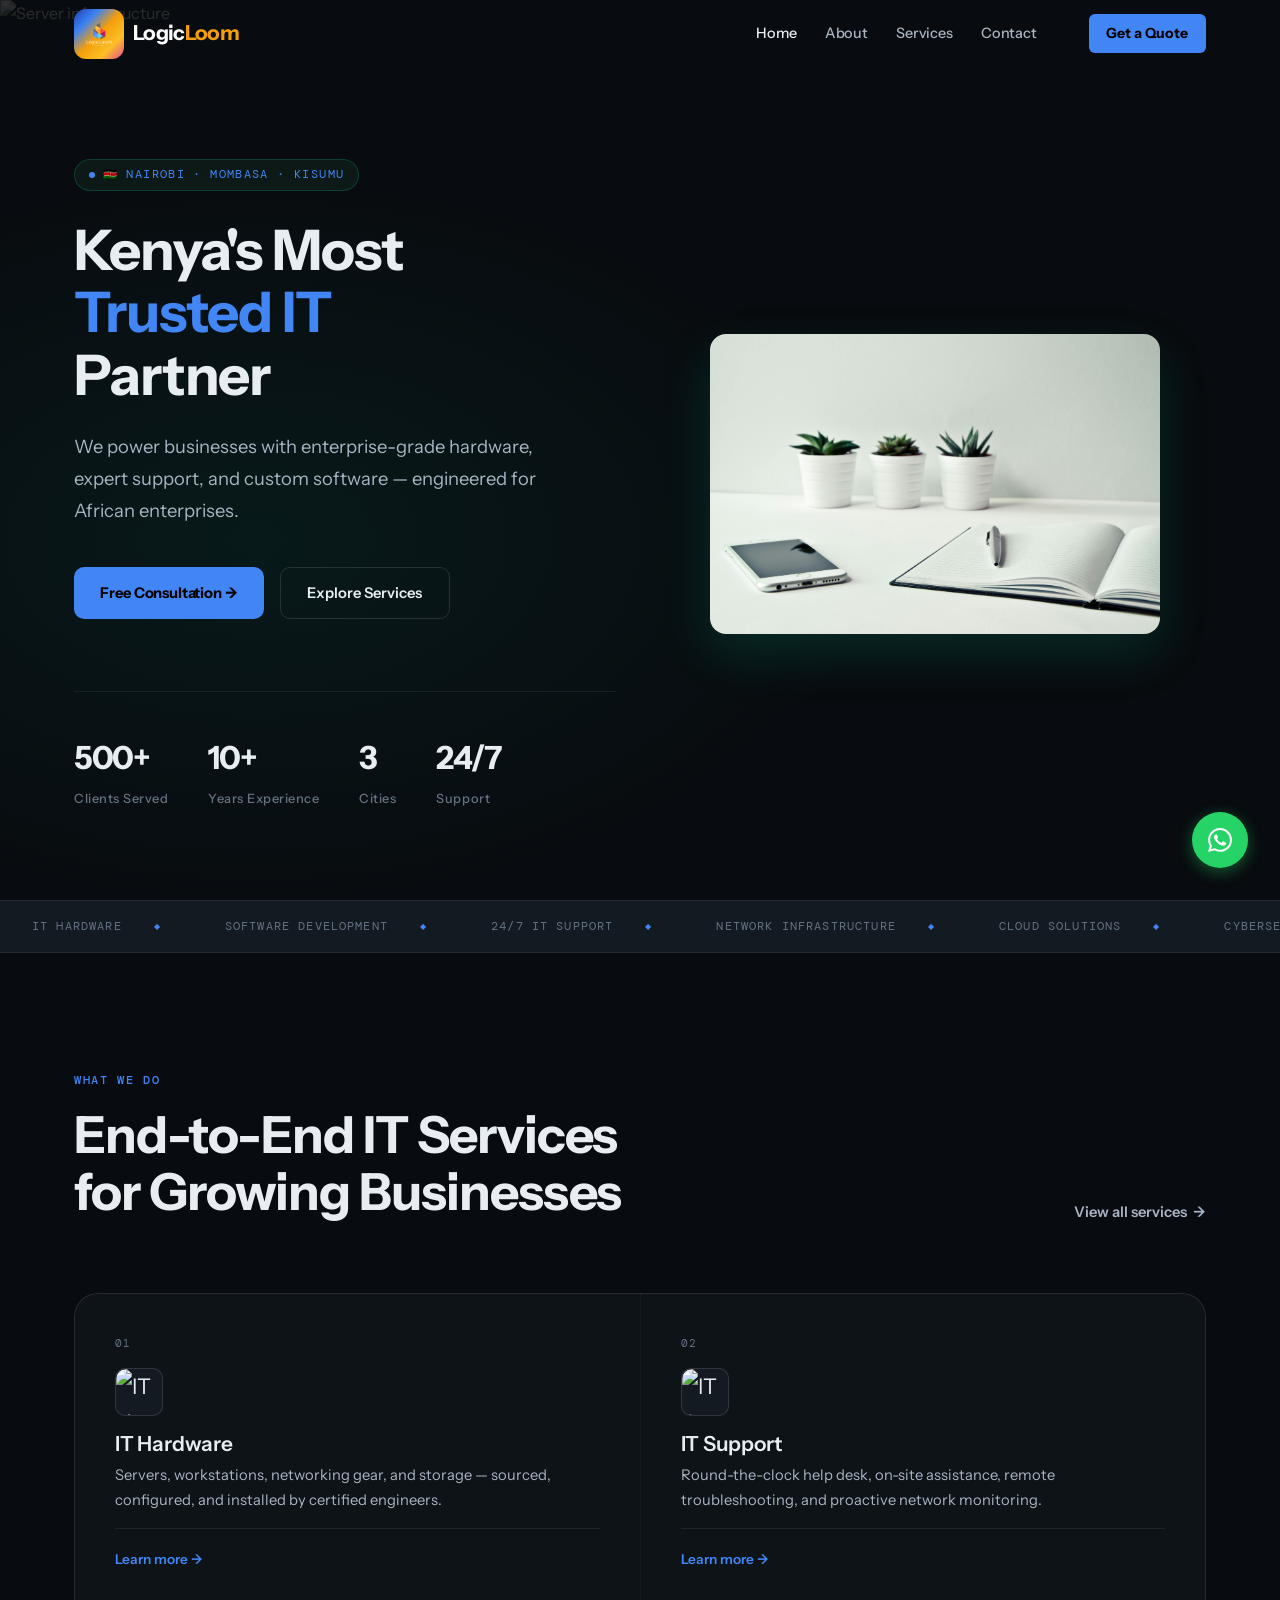
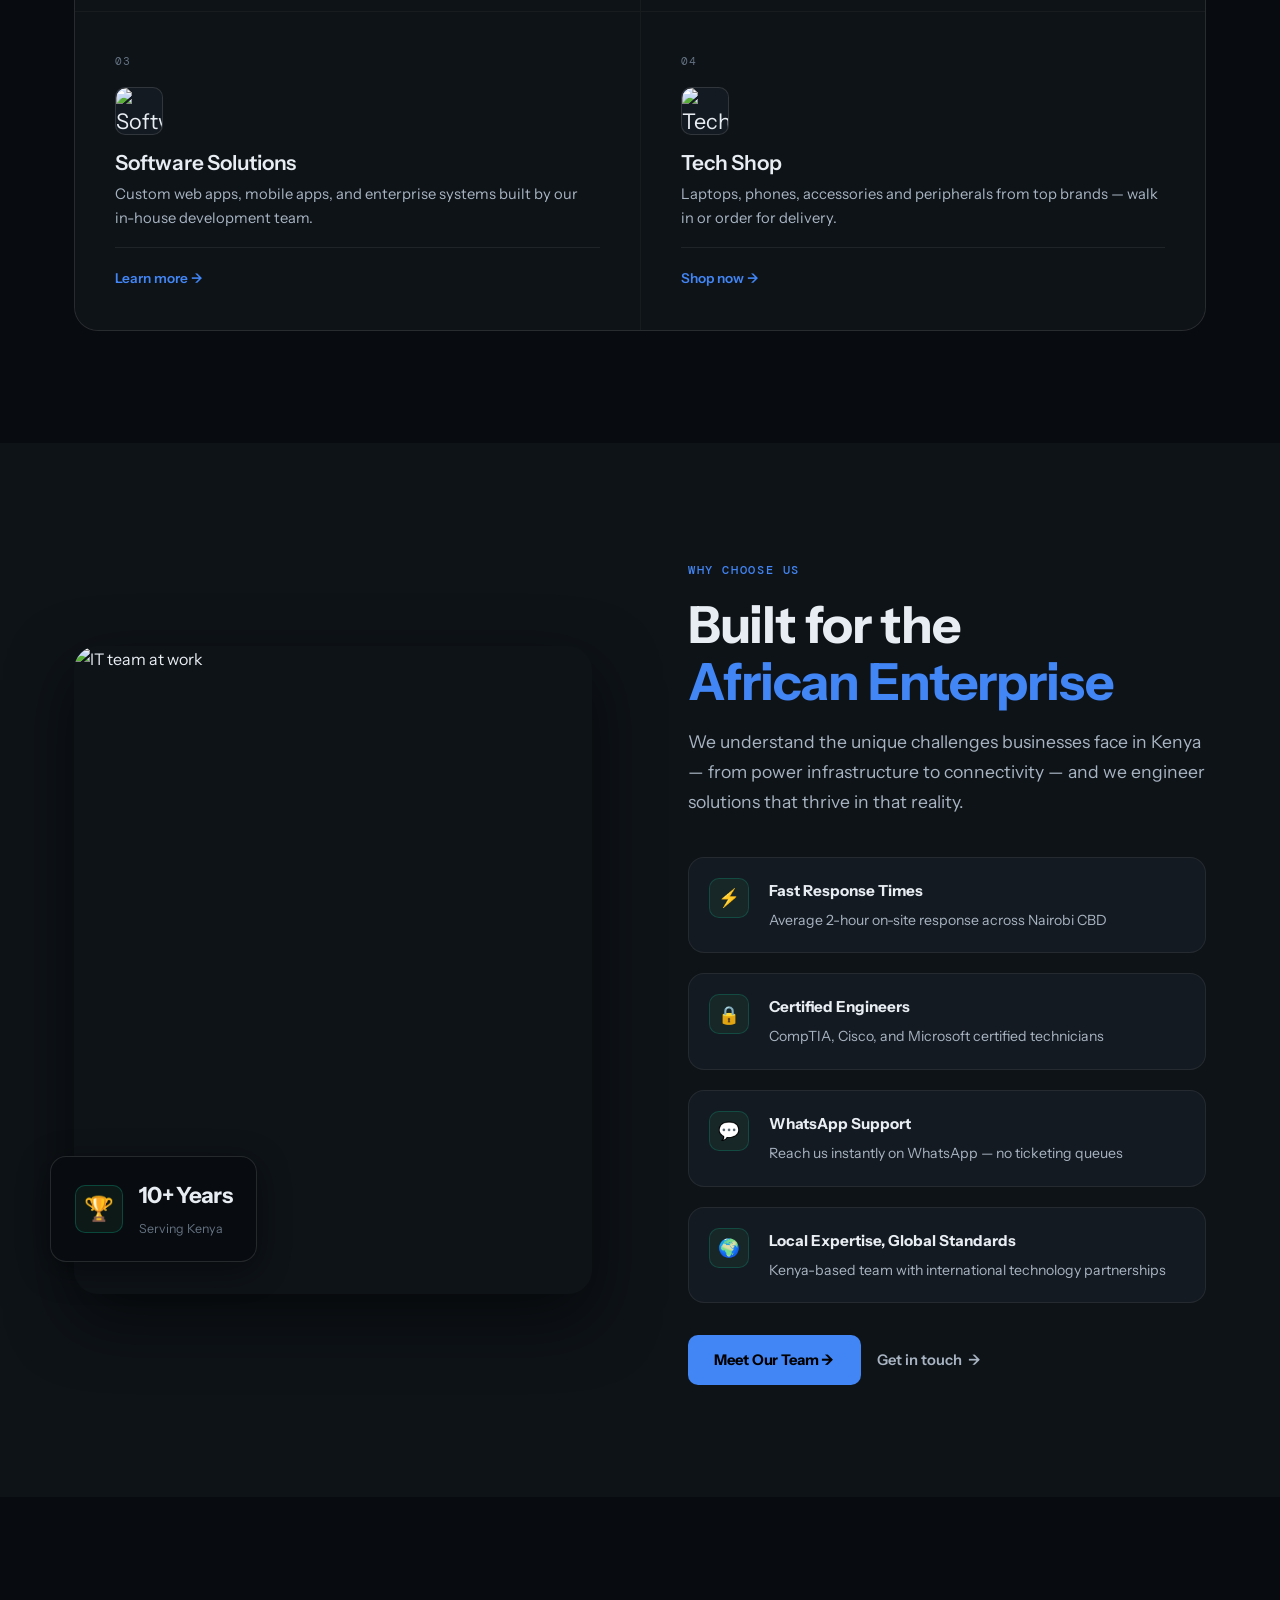
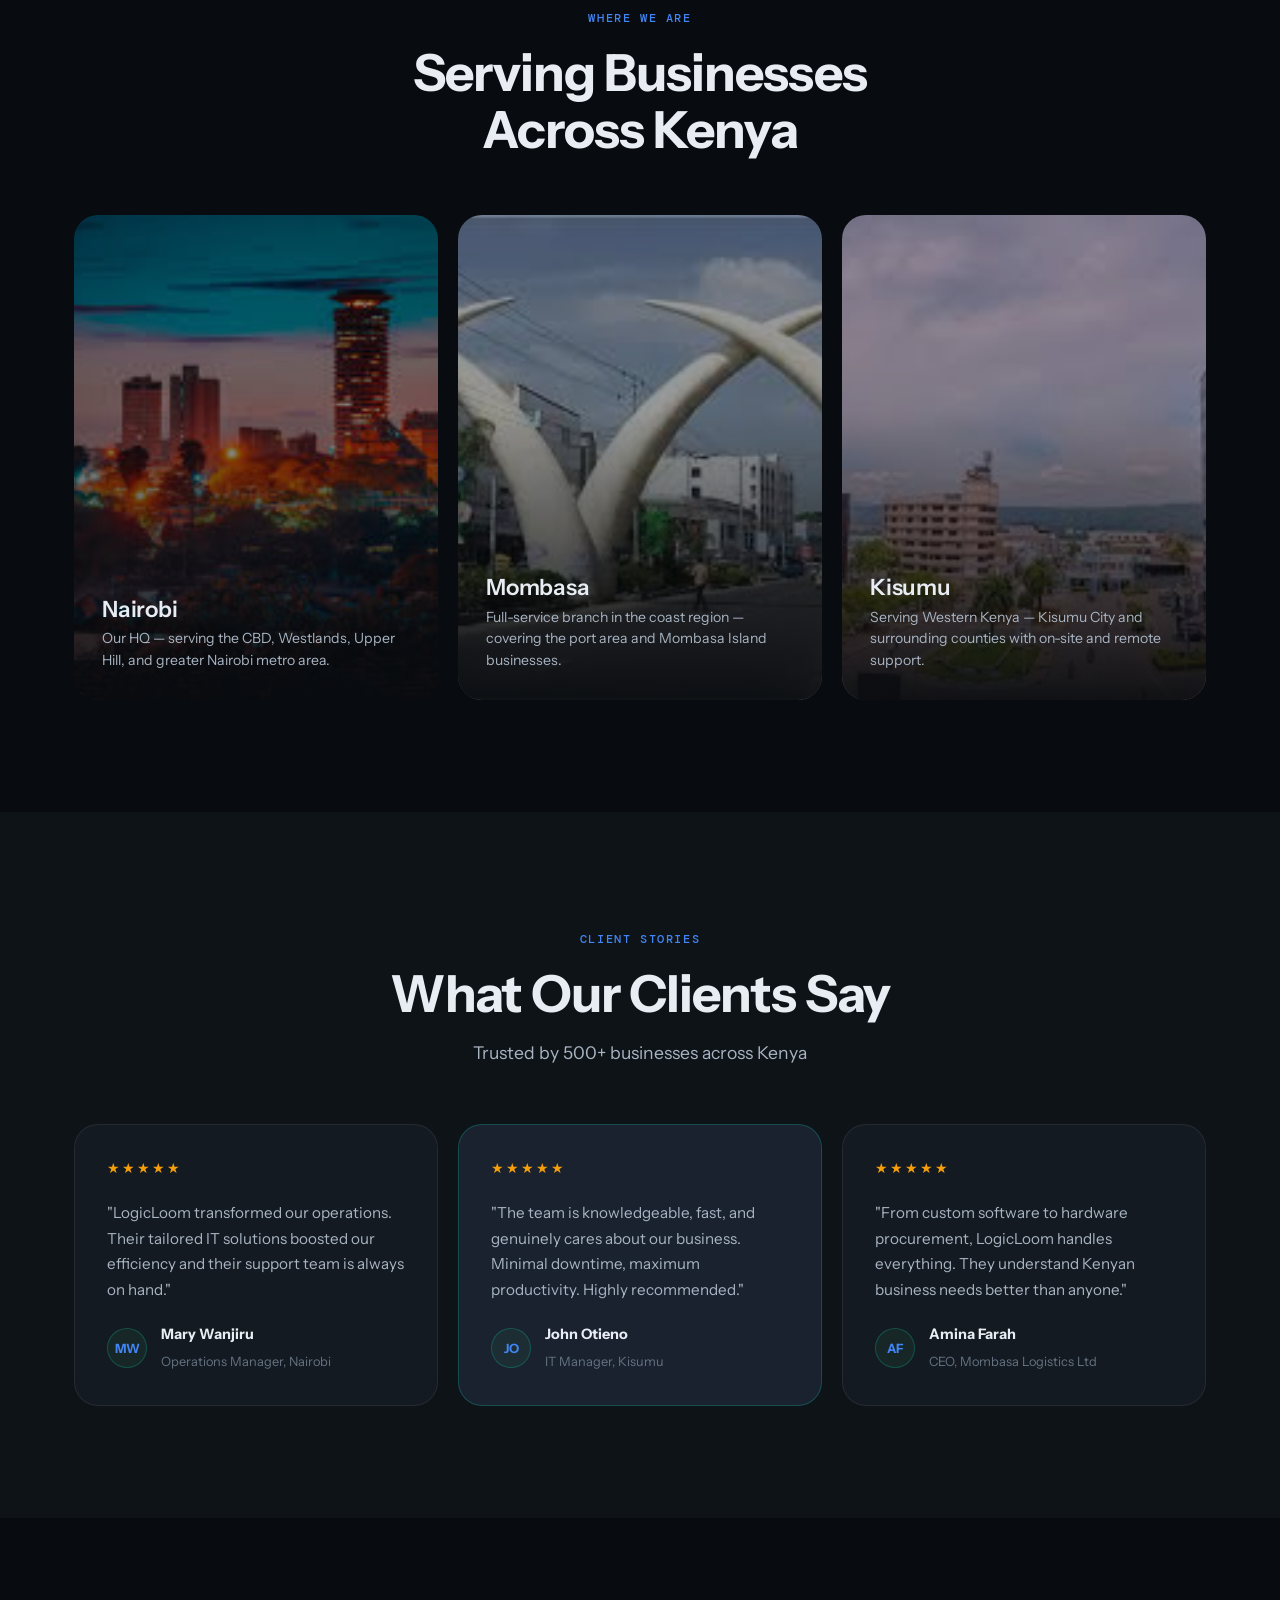
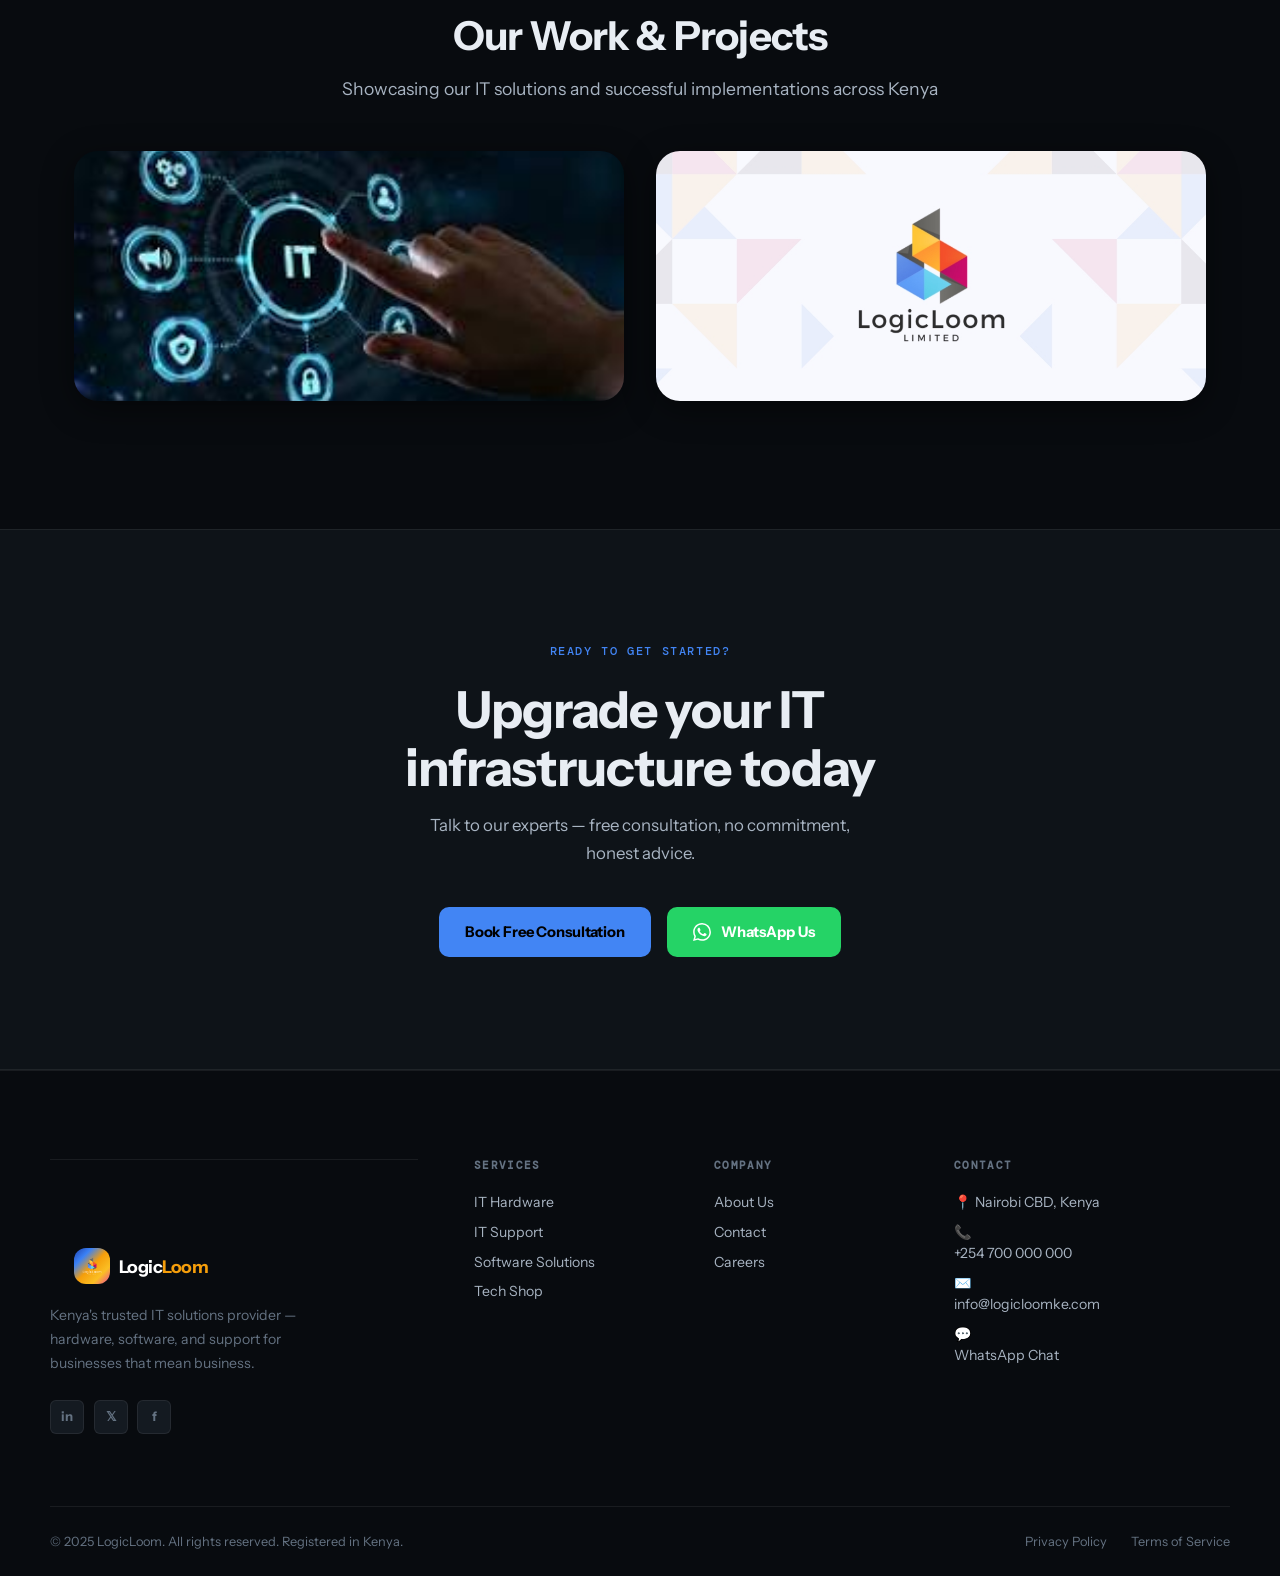
==== commit 7bad54b0: "MAde small changes" ====
--- a/index.html
+++ b/index.html
@@ -406,6 +406,10 @@
     </div>
   </footer>
 
+  <a href="https://wa.me/254757880000" class="floating-wa" target="_blank" aria-label="Chat on WhatsApp">
+    <svg width="24" height="24" viewBox="0 0 24 24" fill="currentColor"><path d="M17.472 14.382c-.297-.149-1.758-.867-2.03-.967-.273-.099-.471-.148-.67.15-.197.297-.767.966-.94 1.164-.173.199-.347.223-.644.075-.297-.15-1.255-.463-2.39-1.475-.883-.788-1.48-1.761-1.653-2.059-.173-.297-.018-.458.13-.606.134-.133.298-.347.446-.52.149-.174.198-.298.298-.497.099-.198.05-.371-.025-.52-.075-.149-.669-1.612-.916-2.207-.242-.579-.487-.5-.669-.51-.173-.008-.371-.01-.57-.01-.198 0-.52.074-.792.372-.272.297-1.04 1.016-1.04 2.479 0 1.462 1.065 2.875 1.213 3.074.149.198 2.096 3.2 5.077 4.487.709.306 1.262.489 1.694.625.712.227 1.36.195 1.871.118.571-.085 1.758-.719 2.006-1.413.248-.694.248-1.289.173-1.413-.074-.124-.272-.198-.57-.347m-5.421 7.403h-.004a9.87 9.87 0 01-5.031-1.378l-.361-.214-3.741.982.998-3.648-.235-.374a9.86 9.86 0 01-1.51-5.26c.001-5.45 4.436-9.884 9.888-9.884 2.64 0 5.122 1.03 6.988 2.898a9.825 9.825 0 012.893 6.994c-.003 5.45-4.437 9.884-9.885 9.884m8.413-18.297A11.815 11.815 0 0012.05 0C5.495 0 .16 5.335.157 11.892c0 2.096.547 4.142 1.588 5.945L.057 24l6.305-1.654a11.882 11.882 0 005.683 1.448h.005c6.554 0 11.89-5.335 11.893-11.893a11.821 11.821 0 00-3.48-8.413z"/></svg>
+  </a>
+
   <script src="main.js"></script>
 </body>
 </html>
--- a/styles.css
+++ b/styles.css
@@ -201,6 +201,33 @@
   transition: background var(--t-fast), transform var(--t-fast);
 }
 .btn-wa:hover { background: #1ebe58; transform: translateY(-2px); }
+
+/* ============ FLOATING WHATSAPP BUTTON ============ */
+.floating-wa {
+  position: fixed;
+  bottom: 2rem;
+  right: 2rem;
+  width: 56px;
+  height: 56px;
+  background: #25d366;
+  color: white;
+  border-radius: 50%;
+  display: flex;
+  align-items: center;
+  justify-content: center;
+  box-shadow: 0 4px 16px rgba(37, 211, 102, 0.4);
+  transition: background var(--t-fast), transform var(--t-fast), box-shadow var(--t-fast);
+  z-index: 999;
+  text-decoration: none;
+}
+.floating-wa:hover {
+  background: #1ebe58;
+  transform: scale(1.1);
+  box-shadow: 0 6px 20px rgba(37, 211, 102, 0.6);
+}
+.floating-wa svg {
+  display: block;
+}
 
 /* ============ NAV ============ */
 .nav-header {
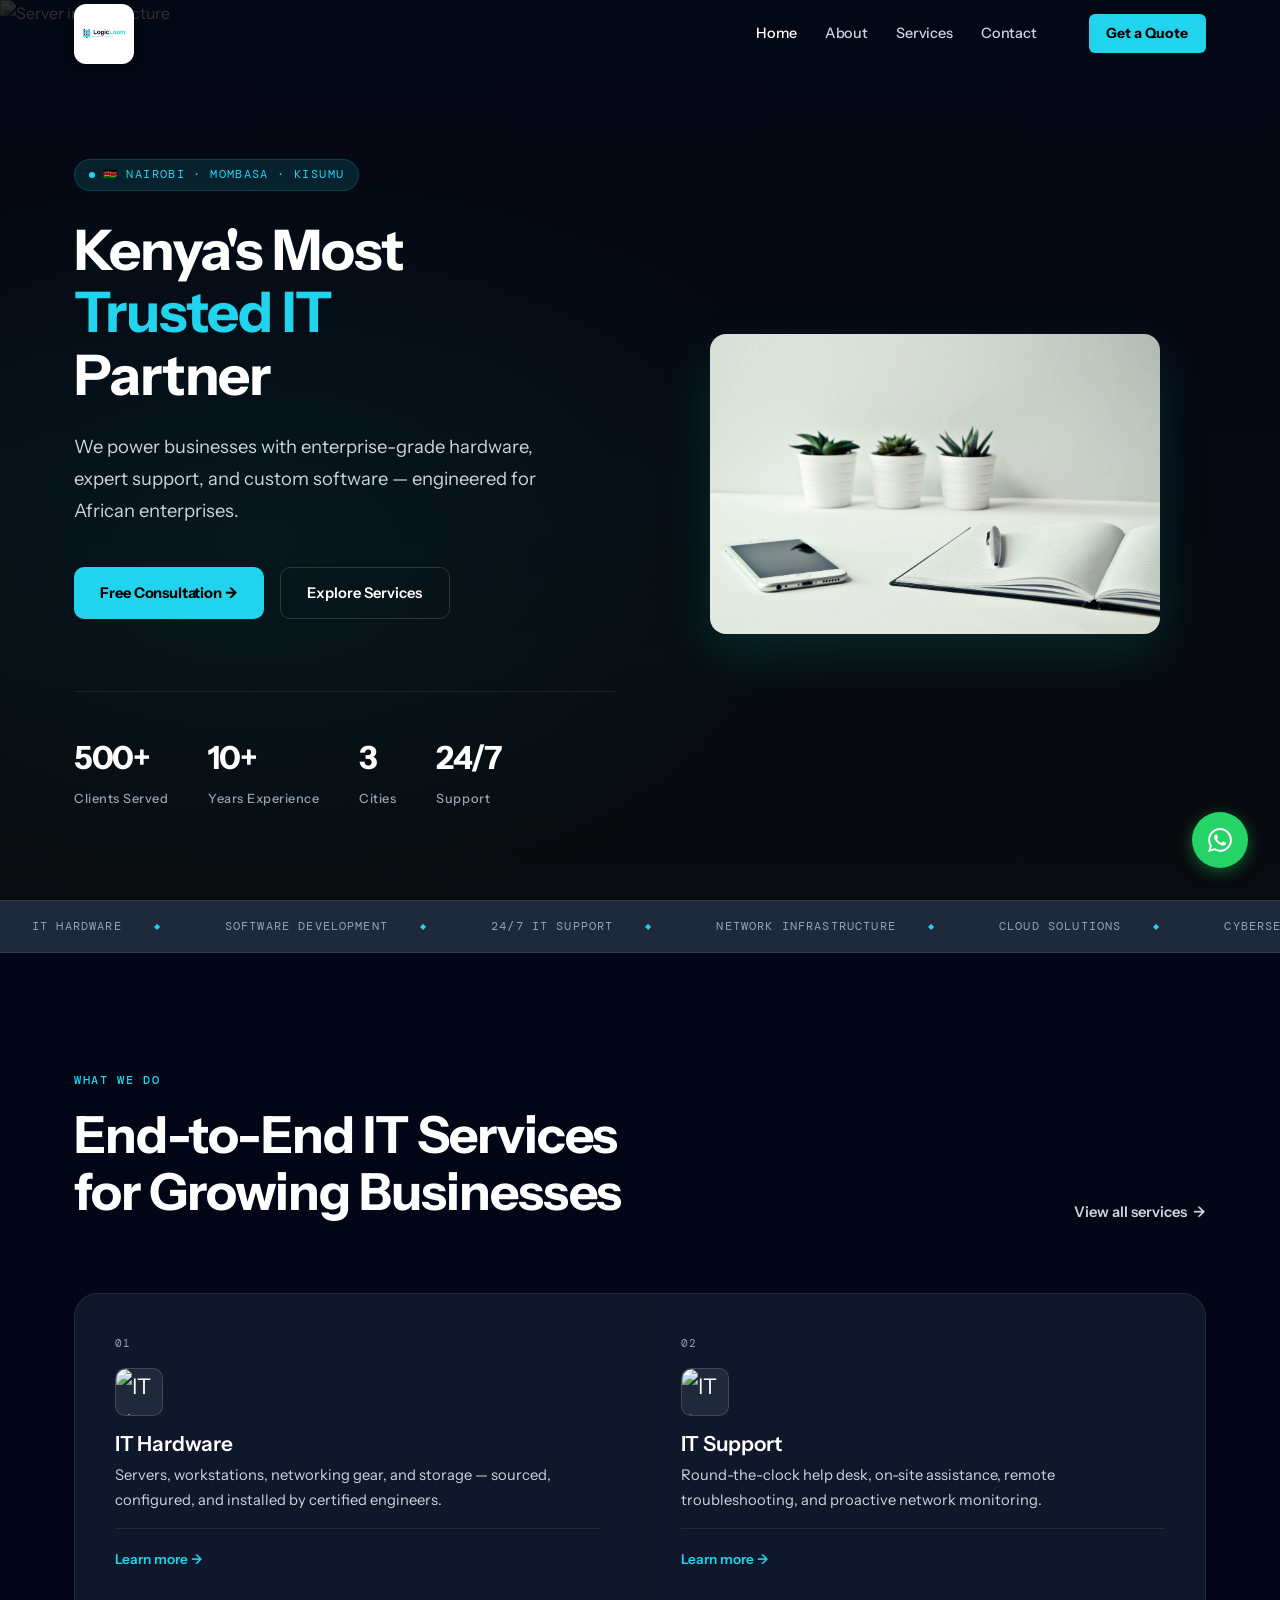
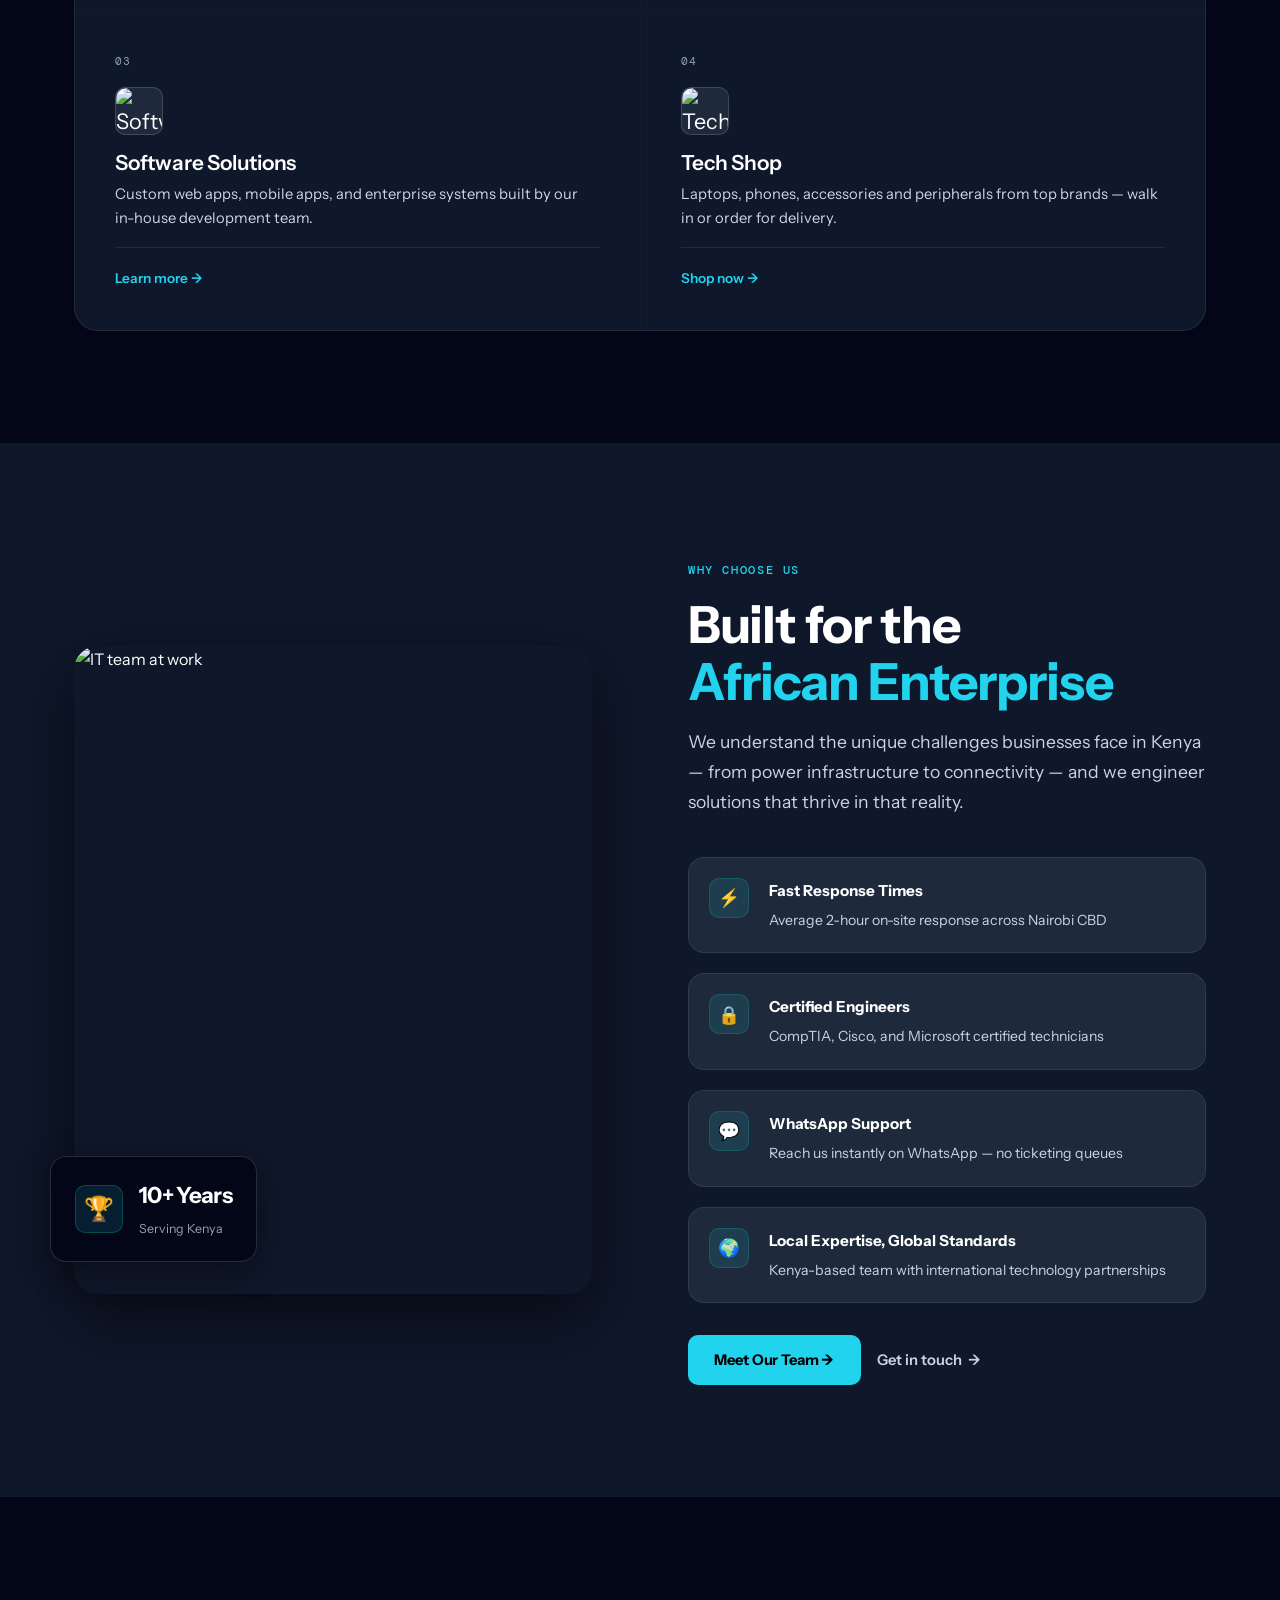
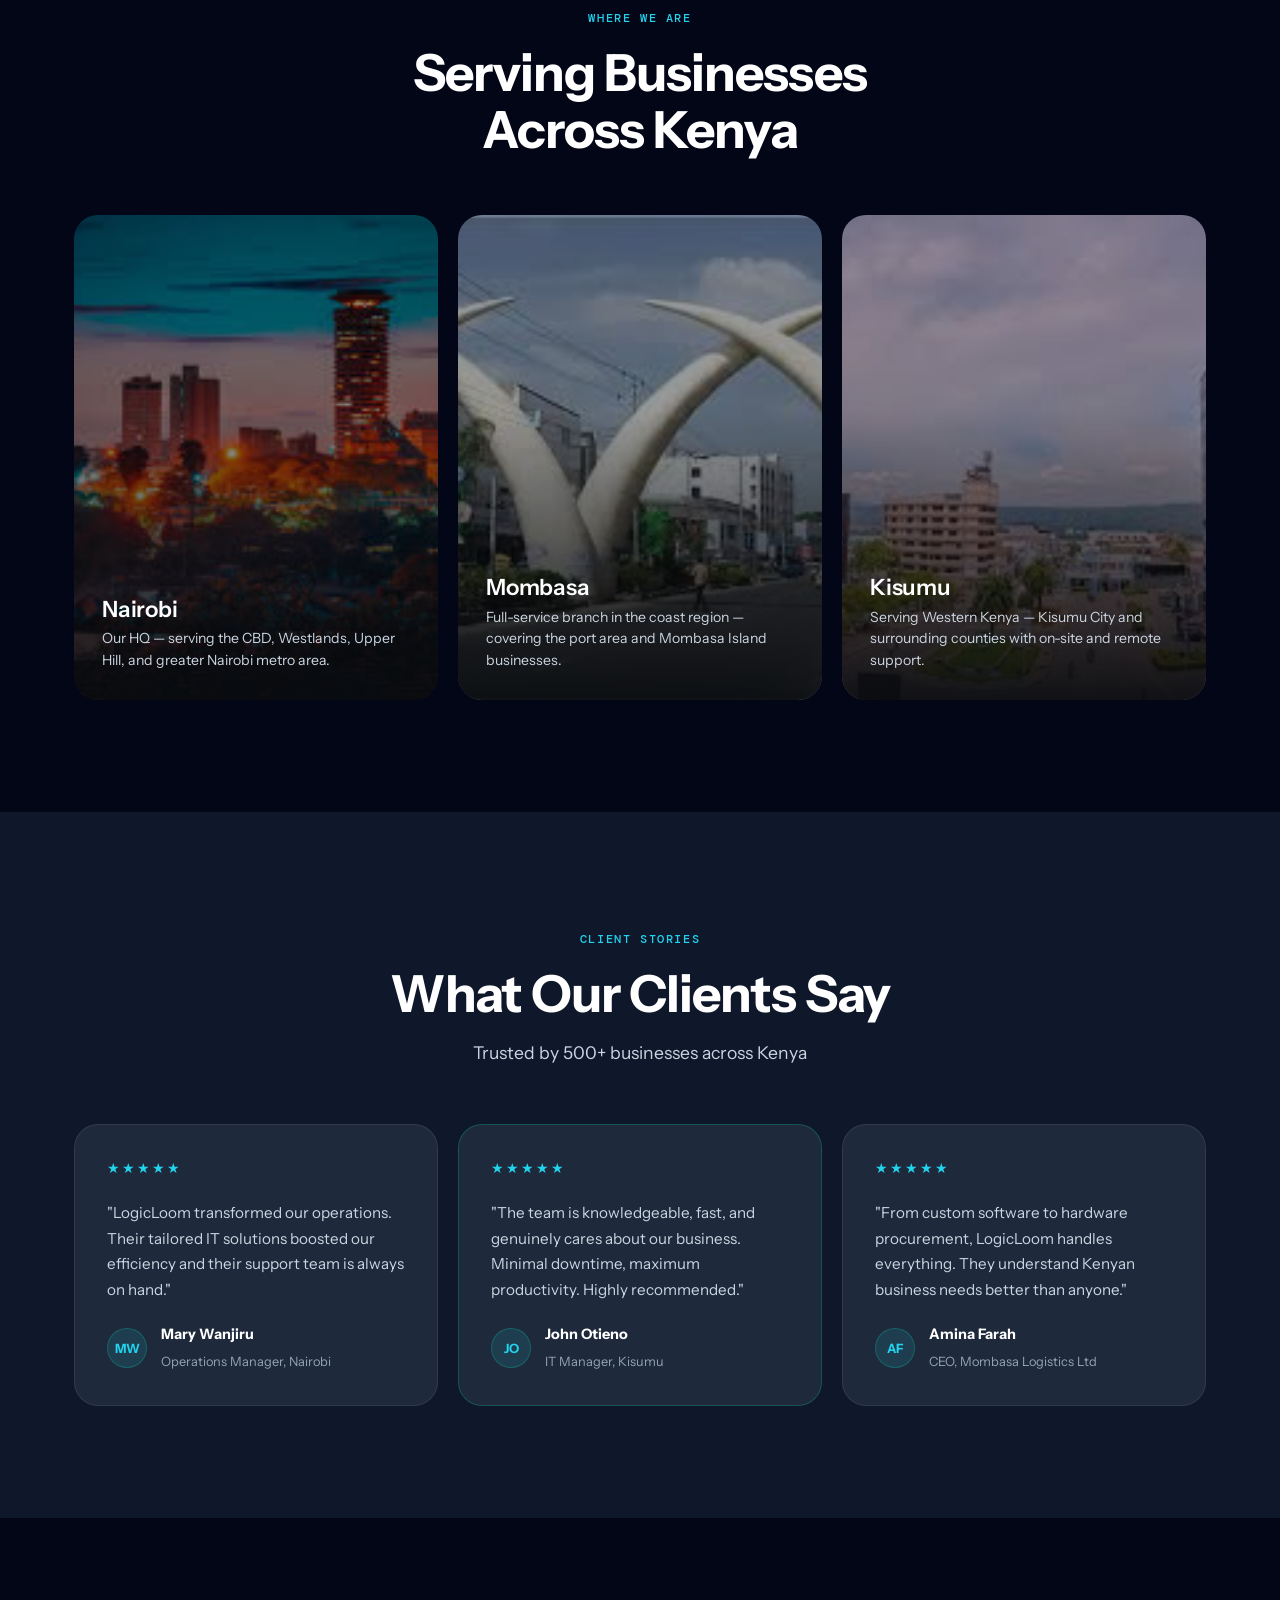
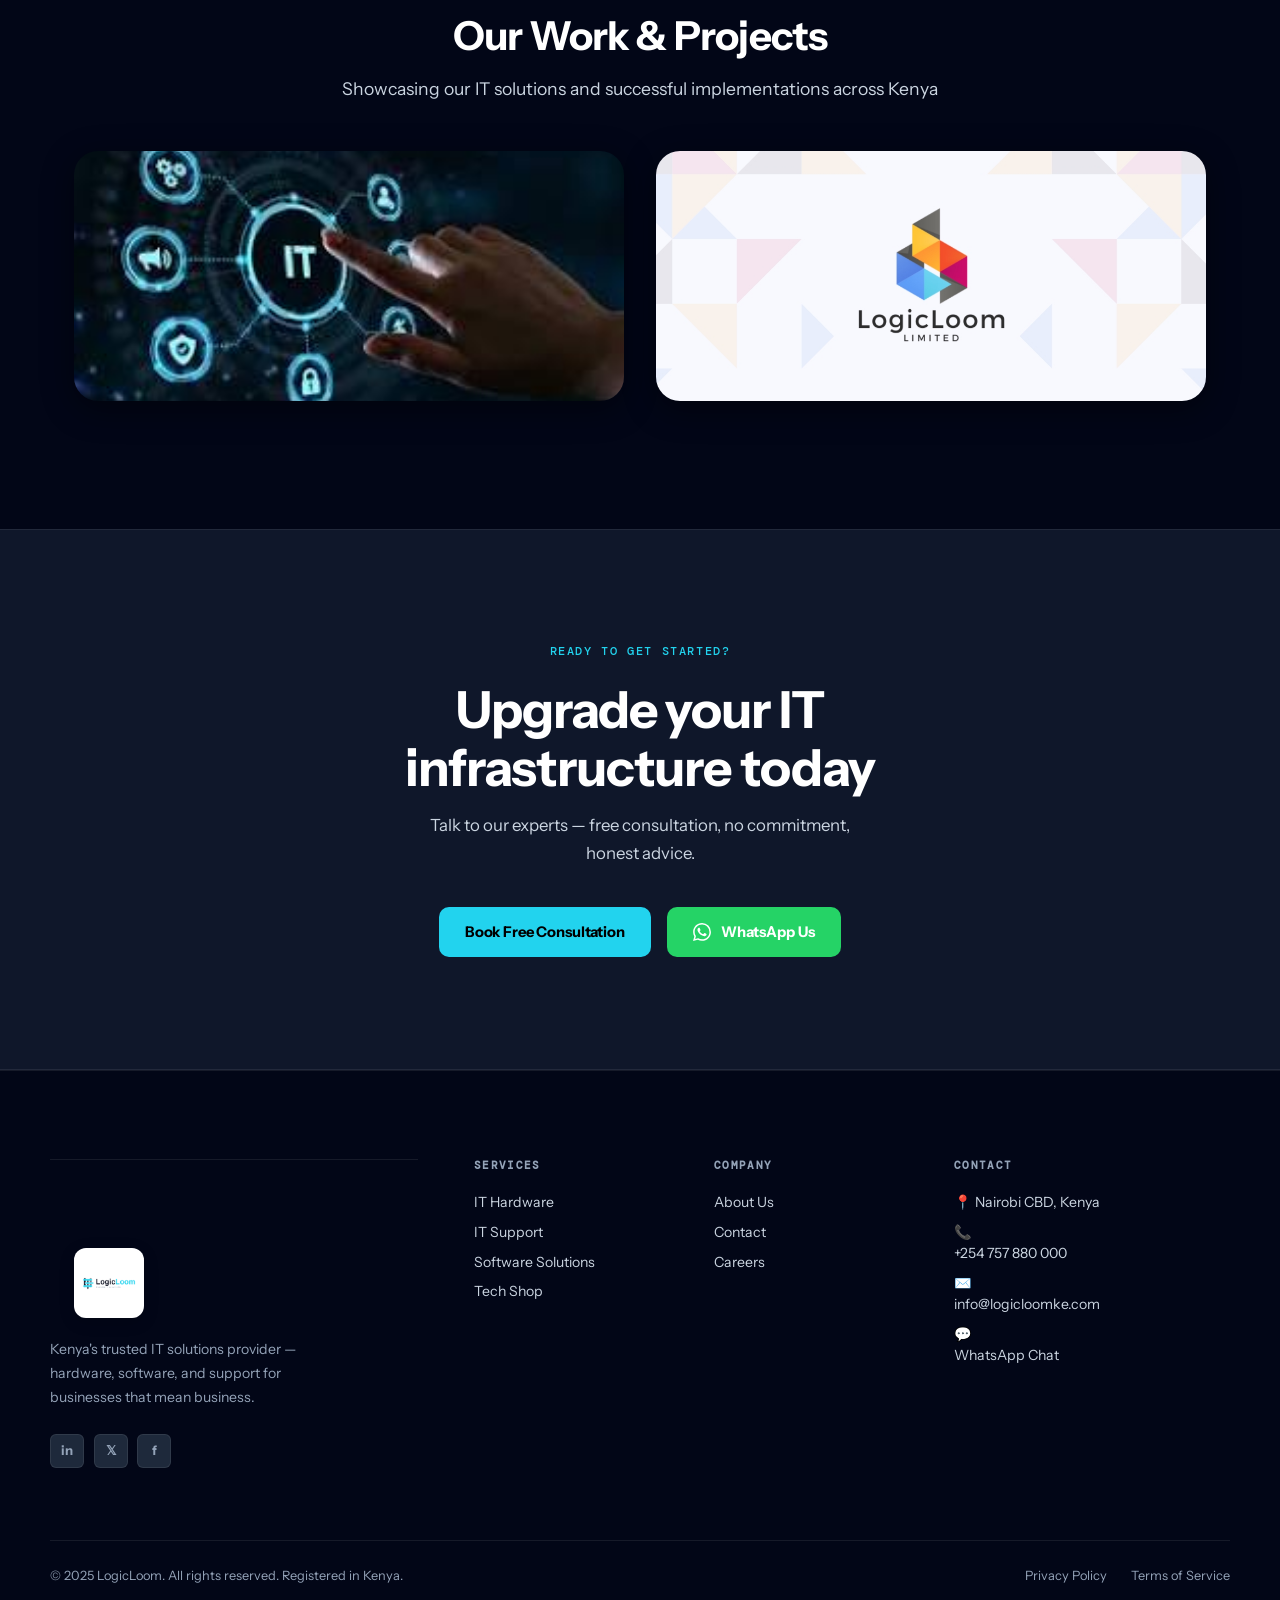
==== commit a59a84d3: "Match the colours" ====
--- a/index.html
+++ b/index.html
@@ -5,7 +5,7 @@
   <meta name="viewport" content="width=device-width, initial-scale=1.0"/>
   <title>LogicLoom | IT Hardware, Support & Software Solutions in Nairobi, Kenya</title>
   <meta name="description" content="LogicLoom is Kenya's trusted IT solutions partner — offering hardware, software development, and 24/7 support services across Nairobi, Mombasa, and Kisumu."/>
-  <link rel="icon" type="image/png" href="Images/LogicLoom%20icon.png"/>
+  <link rel="icon" type="image/png" href="LogicLoom_Favicon.png"/>
   <link rel="preconnect" href="https://fonts.googleapis.com"/>
   <link rel="preconnect" href="https://fonts.gstatic.com" crossorigin/>
   <link href="https://fonts.googleapis.com/css2?family=Instrument+Sans:ital,wght@0,400;0,500;0,600;0,700;1,400&family=DM+Mono:wght@400;500&display=swap" rel="stylesheet"/>
@@ -19,7 +19,7 @@
   <header class="nav-header" id="navbar">
     <div class="nav-inner">
       <a href="index.html" class="logo">
-        <div class="logo-mark"><img src="LogicLoom white.png" alt="LogicLoom Logo" /></div>
+        <div class="logo-mark"><img src="LogicLoom_Logo_Primary.png" alt="LogicLoom Logo" /></div>
         <span class="logo-text">Logic<span>Loom</span></span>
       </a>
       <nav class="nav-links">
@@ -366,7 +366,7 @@
     <div class="footer-inner">
       <div class="footer-brand">
         <a href="index.html" class="logo footer">
-          <div class="logo-mark"><img src="LogicLoom white.png" alt="LogicLoom Logo" /></div>
+          <div class="logo-mark"><img src="LogicLoom_Logo_Primary.png" alt="LogicLoom Logo" /></div>
           <span class="logo-text">Logic<span>Loom</span></span>
         </a>
         <p>Kenya's trusted IT solutions provider — hardware, software, and support for businesses that mean business.</p>
@@ -392,9 +392,9 @@
       <div class="footer-col">
         <h4>Contact</h4>
         <p>📍 Nairobi CBD, Kenya</p>
-        <p>📞 <a href="tel:+254700000000">+254 700 000 000</a></p>
+        <p>📞 <a href="tel:+254757880000">+254 757 880 000</a></p>
         <p>✉️ <a href="mailto:info@logicloomke.com">info@logicloomke.com</a></p>
-        <p>💬 <a href="https://wa.me/254700000000">WhatsApp Chat</a></p>
+        <p>💬 <a href="https://wa.me/254757880000">WhatsApp Chat</a></p>
       </div>
     </div>
     <div class="footer-bottom">
--- a/styles.css
+++ b/styles.css
@@ -7,43 +7,40 @@
 @import url('https://fonts.googleapis.com/css2?family=Instrument+Sans:ital,wght@0,400;0,500;0,600;0,700;1,400&family=DM+Mono:wght@400;500&display=swap');
 
 :root {
-  /* Core Palette */
-  --bg:        #080b0f;
-  --bg2:       #0e1318;
-  --bg3:       #141a21;
-  --surface:   #1a2230;
-  --surface2:  #202c3a;
-
-  /* Logo Color Palette */
-  --logo-blue:     #1e40af;
-  --logo-blue-light: #3b82f6;
-  --logo-orange:   #f59e0b;
-  --logo-yellow:   #fbbf24;
-  --logo-magenta:  #ec4899;
-  --logo-pink:     #f472b6;
-  --logo-grey-dark: #374151;
-  --logo-grey-light: #9ca3af;
-  --logo-white:    #ffffff;
+  /* Core Palette - Slate/Cyan/Blue/Emerald */
+  --bg:        #020617;
+  --bg2:       #0f172a;
+  --bg3:       #1e293b;
+  --surface:   #1e293b;
+  --surface2:  #334155;
+
+  /* Accent Colors - Cyan/Blue/Emerald */
+  --cyan-400:     #22d3ee;
+  --cyan-300:     #67e8f9;
+  --cyan-500:     #06b6d4;
+  --blue-400:     #60a5fa;
+  --blue-500:     #3b82f6;
+  --emerald-400:  #34d399;
+
+  /* Legacy accent mapping for compatibility */
+  --accent:    var(--cyan-400);
+  --accent2:   var(--blue-500);
+  --accent3:   var(--emerald-400);
+  --accent-dim: rgba(34, 211, 238, 0.12);
+  --accent-glow: rgba(34, 211, 238, 0.25);
 
   /* Borders */
-  --border:    rgba(255,255,255,0.07);
-  --border2:   rgba(255,255,255,0.12);
+  --border:    rgba(255,255,255,0.08);
+  --border2:   rgba(255,255,255,0.15);
 
   /* Text */
-  --text:      #e8edf3;
-  --text-2:    #a8b4c2;
-  --text-3:    #647282;
-
-  /* Accent — LogicLoom Logo Colors */
-  --accent:    #4285F4;
-  --accent2:   #EA4335;
-  --accent3:   #34A853;
-  --accent-dim: rgba(52,133,83,0.12);
-  --accent-glow: rgba(52,133,83,0.25);
-
-  /* Secondary — Warm Amber */
-  --amber:     #f59e0b;
-  --amber-dim: rgba(245,158,11,0.1);
+  --text:      #ffffff;
+  --text-2:    #cbd5e1;
+  --text-3:    #94a3b8;
+
+  /* Secondary — Cyan dim */
+  --amber:     var(--cyan-400);
+  --amber-dim: rgba(34, 211, 238, 0.1);
 
   /* State */
   --green:     #22c55e;
@@ -60,7 +57,7 @@
   --shadow-sm: 0 2px 8px rgba(0,0,0,0.3);
   --shadow:    0 8px 32px rgba(0,0,0,0.45);
   --shadow-lg: 0 24px 64px rgba(0,0,0,0.55);
-  --shadow-accent: 0 8px 32px rgba(0,212,170,0.18);
+  --shadow-accent: 0 8px 32px rgba(34, 211, 238, 0.18);
 
   /* Typography */
   --font-display: 'Cabinet Grotesk', 'Instrument Sans', sans-serif;
@@ -260,10 +257,8 @@
   flex-shrink: 0;
 }
 .logo-mark {
-  width: 50px;
-  height: 50px;
-  background: linear-gradient(135deg, var(--logo-blue) 0%, var(--logo-blue-light) 25%, var(--logo-orange) 50%, var(--logo-yellow) 75%, var(--logo-magenta) 100%);
-  border-radius: 12px;
+  width: 60px;
+  height: 60px;
   display: flex;
   align-items: center;
   justify-content: center;
@@ -271,6 +266,10 @@
   flex-shrink: 0;
   position: relative;
   overflow: hidden;
+  border-radius: 12px;
+  background: #ffffff;
+  padding: 8px;
+  box-shadow: 0 4px 16px rgba(0,0,0,0.15);
 }
 .logo-mark img {
   width: 200px;
@@ -288,6 +287,7 @@
   font-weight: 700;
   letter-spacing: -0.03em;
   color: var(--logo-white);
+  display: none;
 }
 .logo-text span { color: var(--logo-orange); }
 .logo:hover .logo-mark {
@@ -305,25 +305,27 @@
 
 /* Logo variations for different contexts */
 .logo.footer .logo-mark {
-  width: 36px;
-  height: 36px;
+  width: 70px;
+  height: 70px;
   font-size: 1rem;
 }
 
 .logo.footer .logo-text {
   font-size: 1.1rem;
+  display: none;
 }
 
 /* Mobile logo adjustments */
 @media (max-width: 768px) {
   .logo-mark {
-    width: 36px;
-    height: 36px;
+    width: 70px;
+    height: 70px;
     font-size: 1rem;
   }
   
   .logo-text {
     font-size: 1.1rem;
+    display: none;
   }
 }
 
@@ -1408,6 +1410,16 @@
   font-size: 0.92rem;
 }
 .form-success.show { display: flex; align-items: center; gap: 0.5rem; }
+.form-error {
+  display: none;
+  background: rgba(239,68,68,0.08);
+  border: 1px solid rgba(239,68,68,0.25);
+  color: var(--red);
+  padding: 1rem 1.25rem;
+  border-radius: var(--r-md);
+  font-size: 0.92rem;
+}
+.form-error.show { display: flex; align-items: center; gap: 0.5rem; }
 
 .contact-info h2 { margin-bottom: 1.75rem; }
 .contact-cards { display: flex; flex-direction: column; gap: 0.85rem; }
@@ -1517,3 +1529,15 @@
   h2 { font-size: 1.75rem; }
   .svc-card { padding: 1.75rem; }
 }
+
+/* ============ FORM ANIMATIONS ============ */
+@keyframes slideInUp {
+  from {
+    opacity: 0;
+    transform: translateY(20px);
+  }
+  to {
+    opacity: 1;
+    transform: translateY(0);
+  }
+}
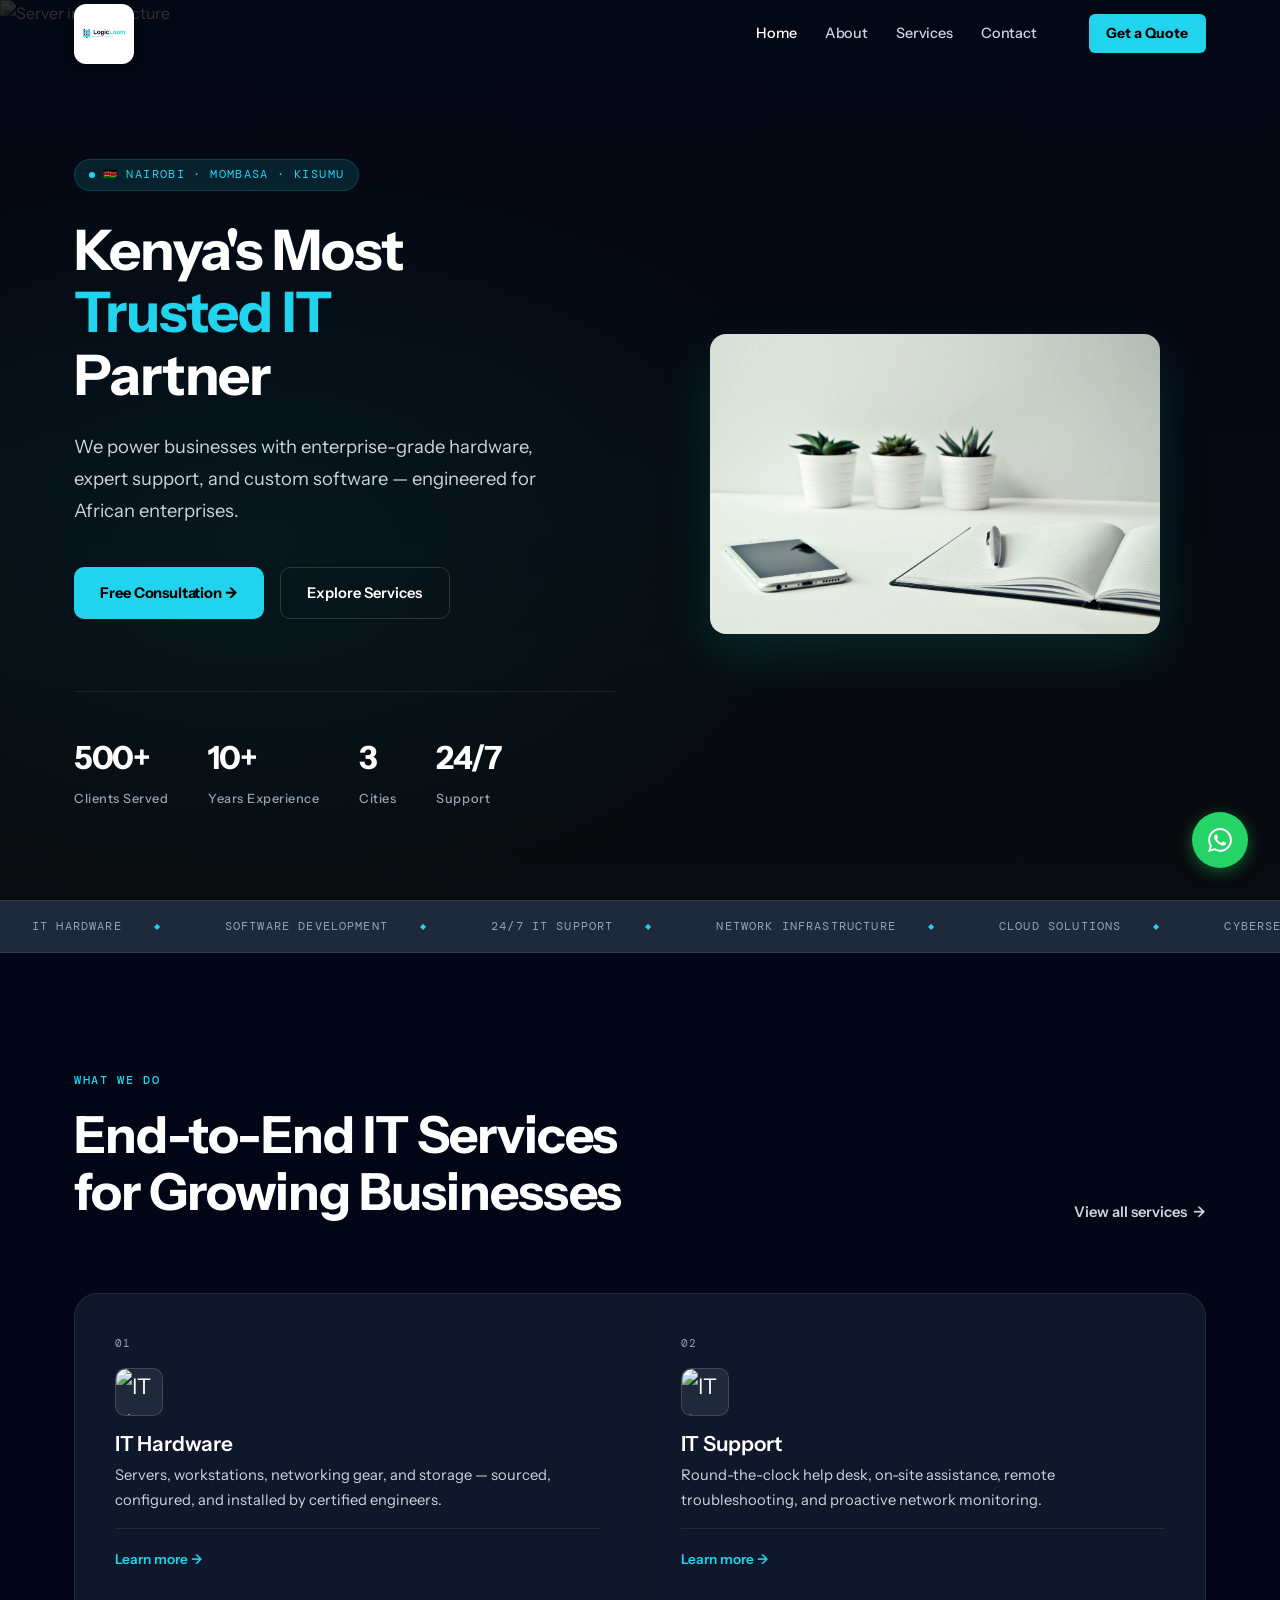
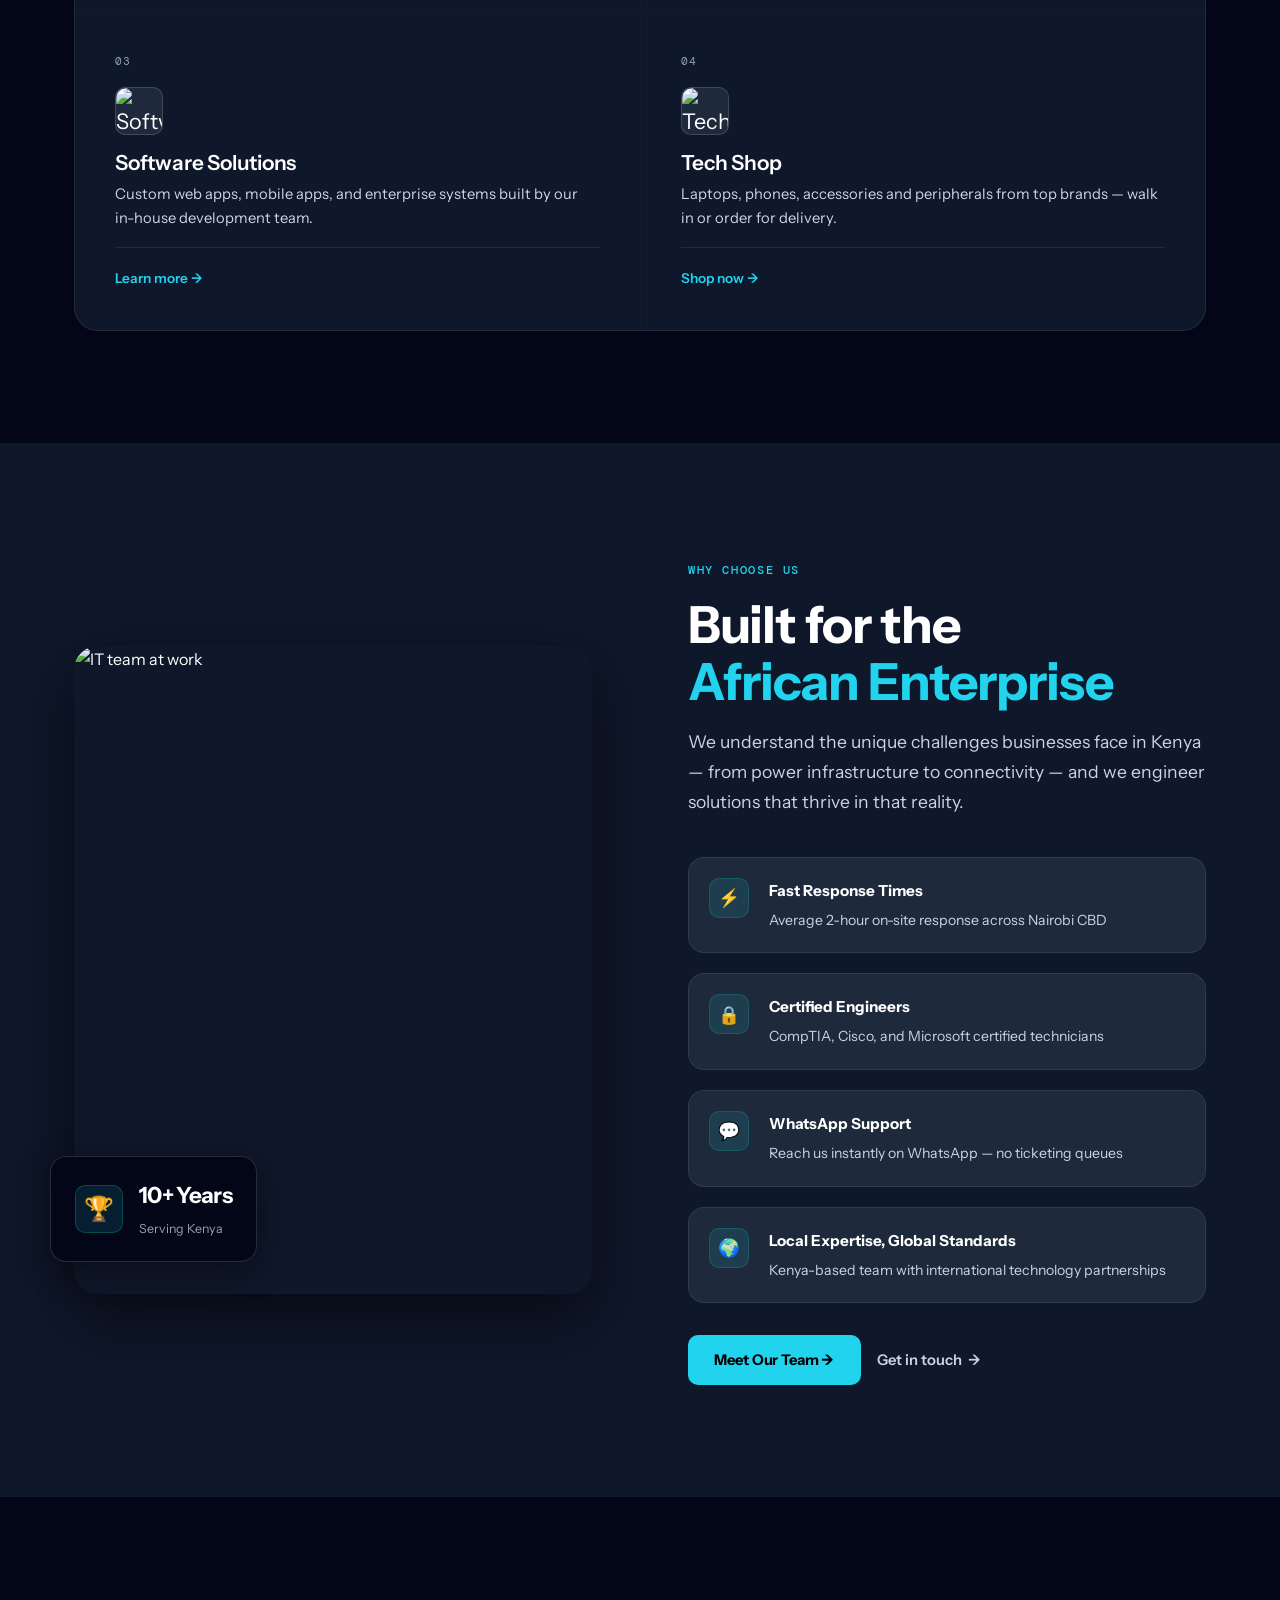
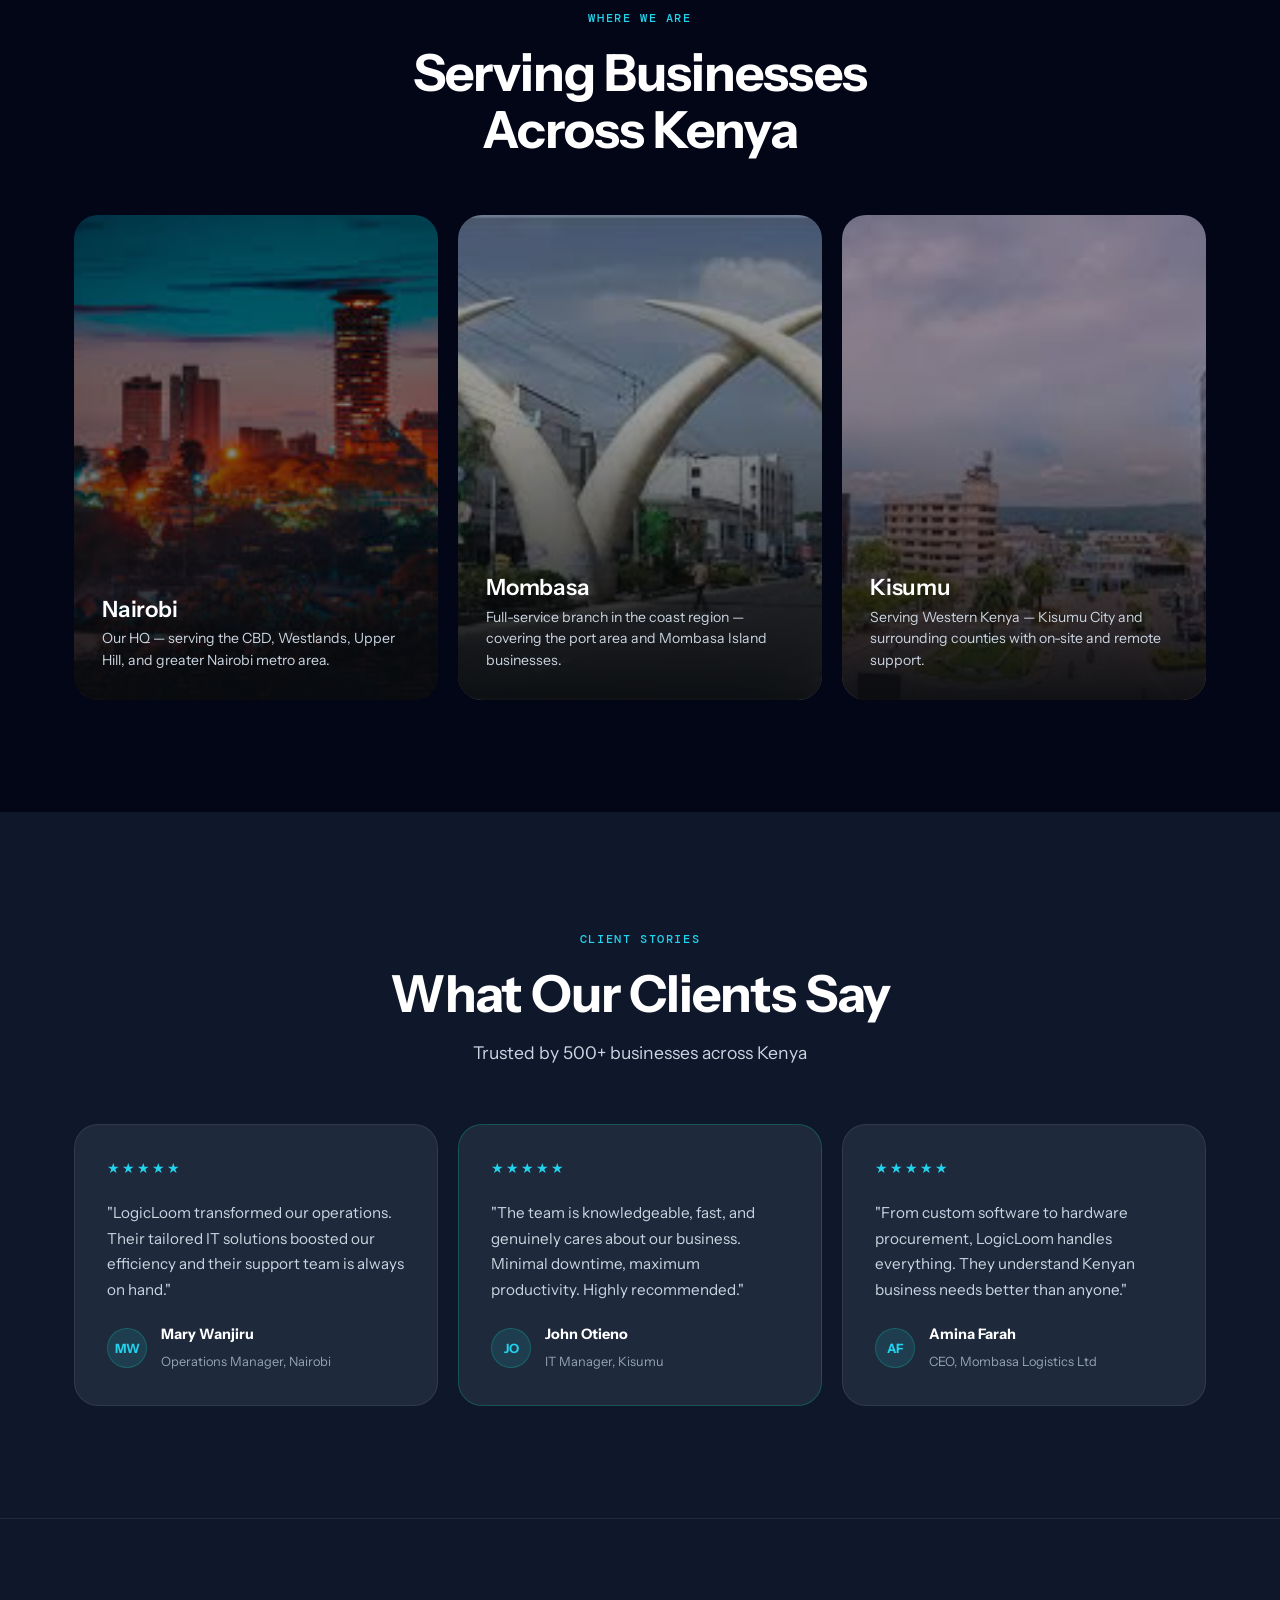
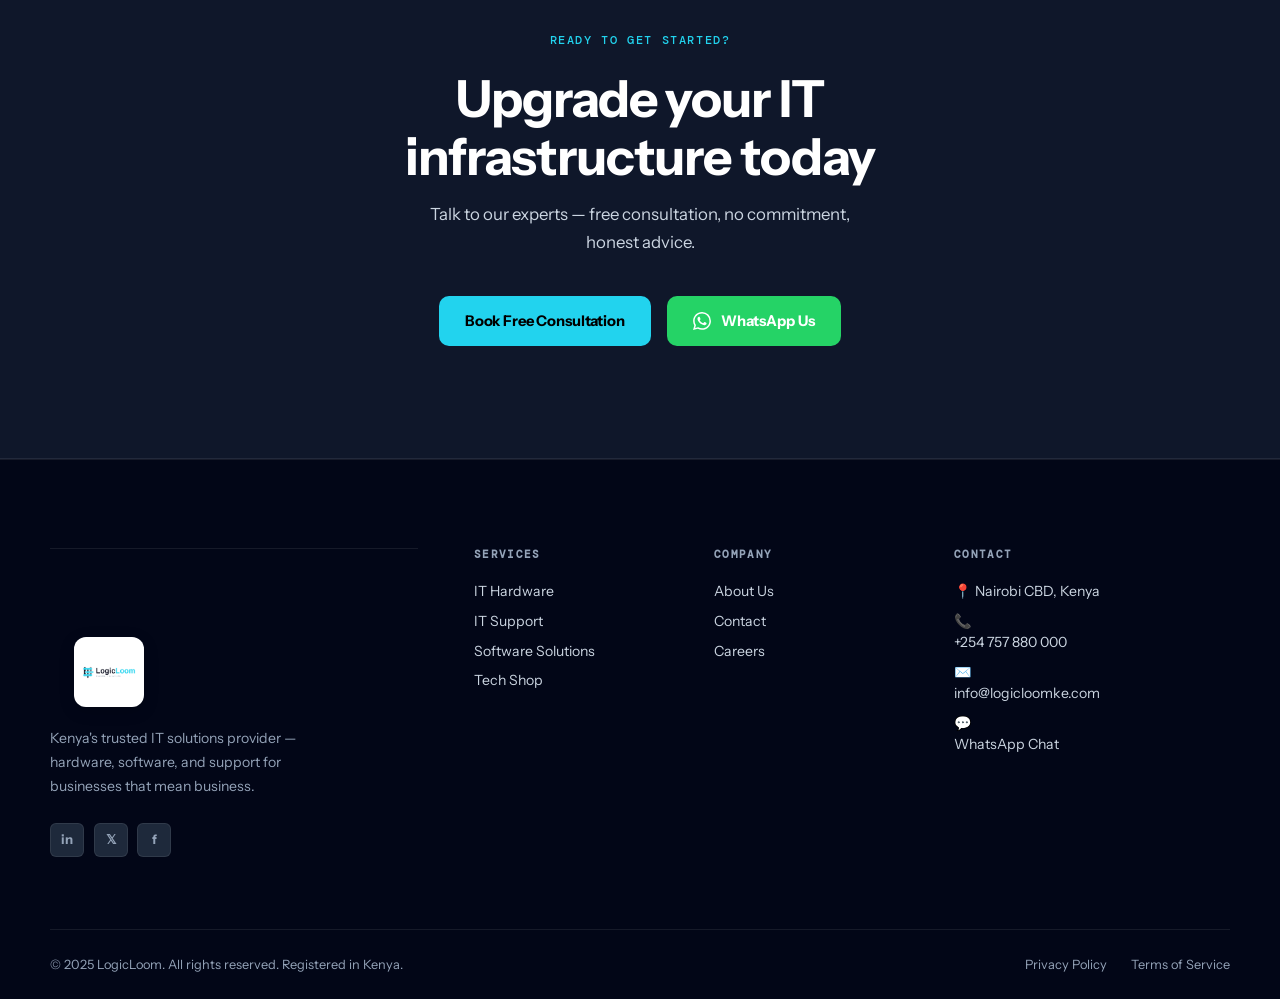
==== commit 0f255111: "Removed the gallery page" ====
--- a/index.html
+++ b/index.html
@@ -320,30 +320,7 @@
   </section>
 
   <!-- ===== IMAGE GALLERY ===== -->
-  <section class="image-gallery">
-    <div class="gallery-inner">
-      <div class="gallery-header">
-        <h2>Our Work & Projects</h2>
-        <p>Showcasing our IT solutions and successful implementations across Kenya</p>
-      </div>
-      <div class="gallery-grid">
-        <div class="gallery-item">
-          <img src="images (3).jpeg" alt="Network Infrastructure" class="gallery-image"/>
-          <div class="gallery-overlay">
-            <h3>Network Solutions</h3>
-            <p>Enterprise-grade networking infrastructure setup</p>
-          </div>
-        </div>
-        <div class="gallery-item">
-          <img src="LogiLoom Thank you Card.jpg" alt="Thank You Card" class="gallery-image"/>
-          <div class="gallery-overlay">
-            <h3>Client Appreciation</h3>
-            <p>Dedicated support and customer satisfaction</p>
-          </div>
-        </div>
-      </div>
-    </div>
-  </section>
+  
 
   <!-- ===== CTA BANNER ===== -->
   <section class="cta-banner">
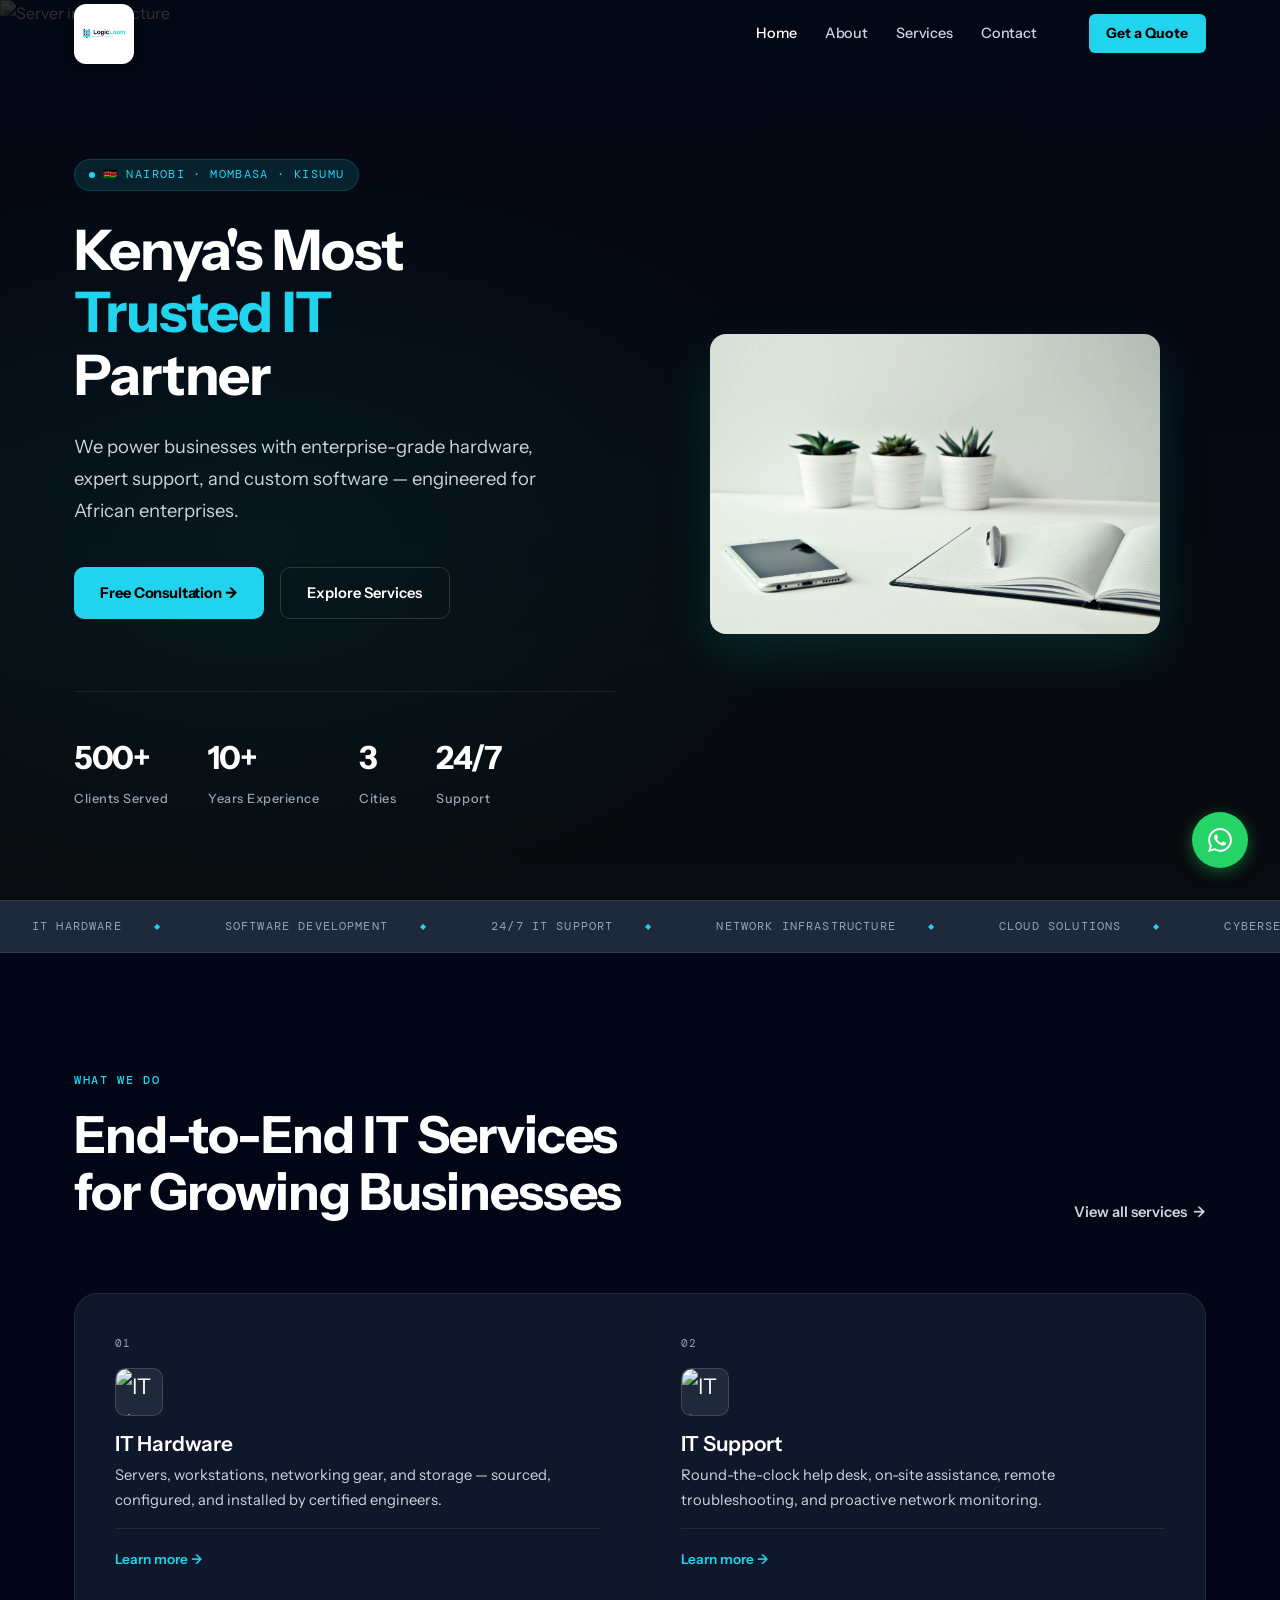
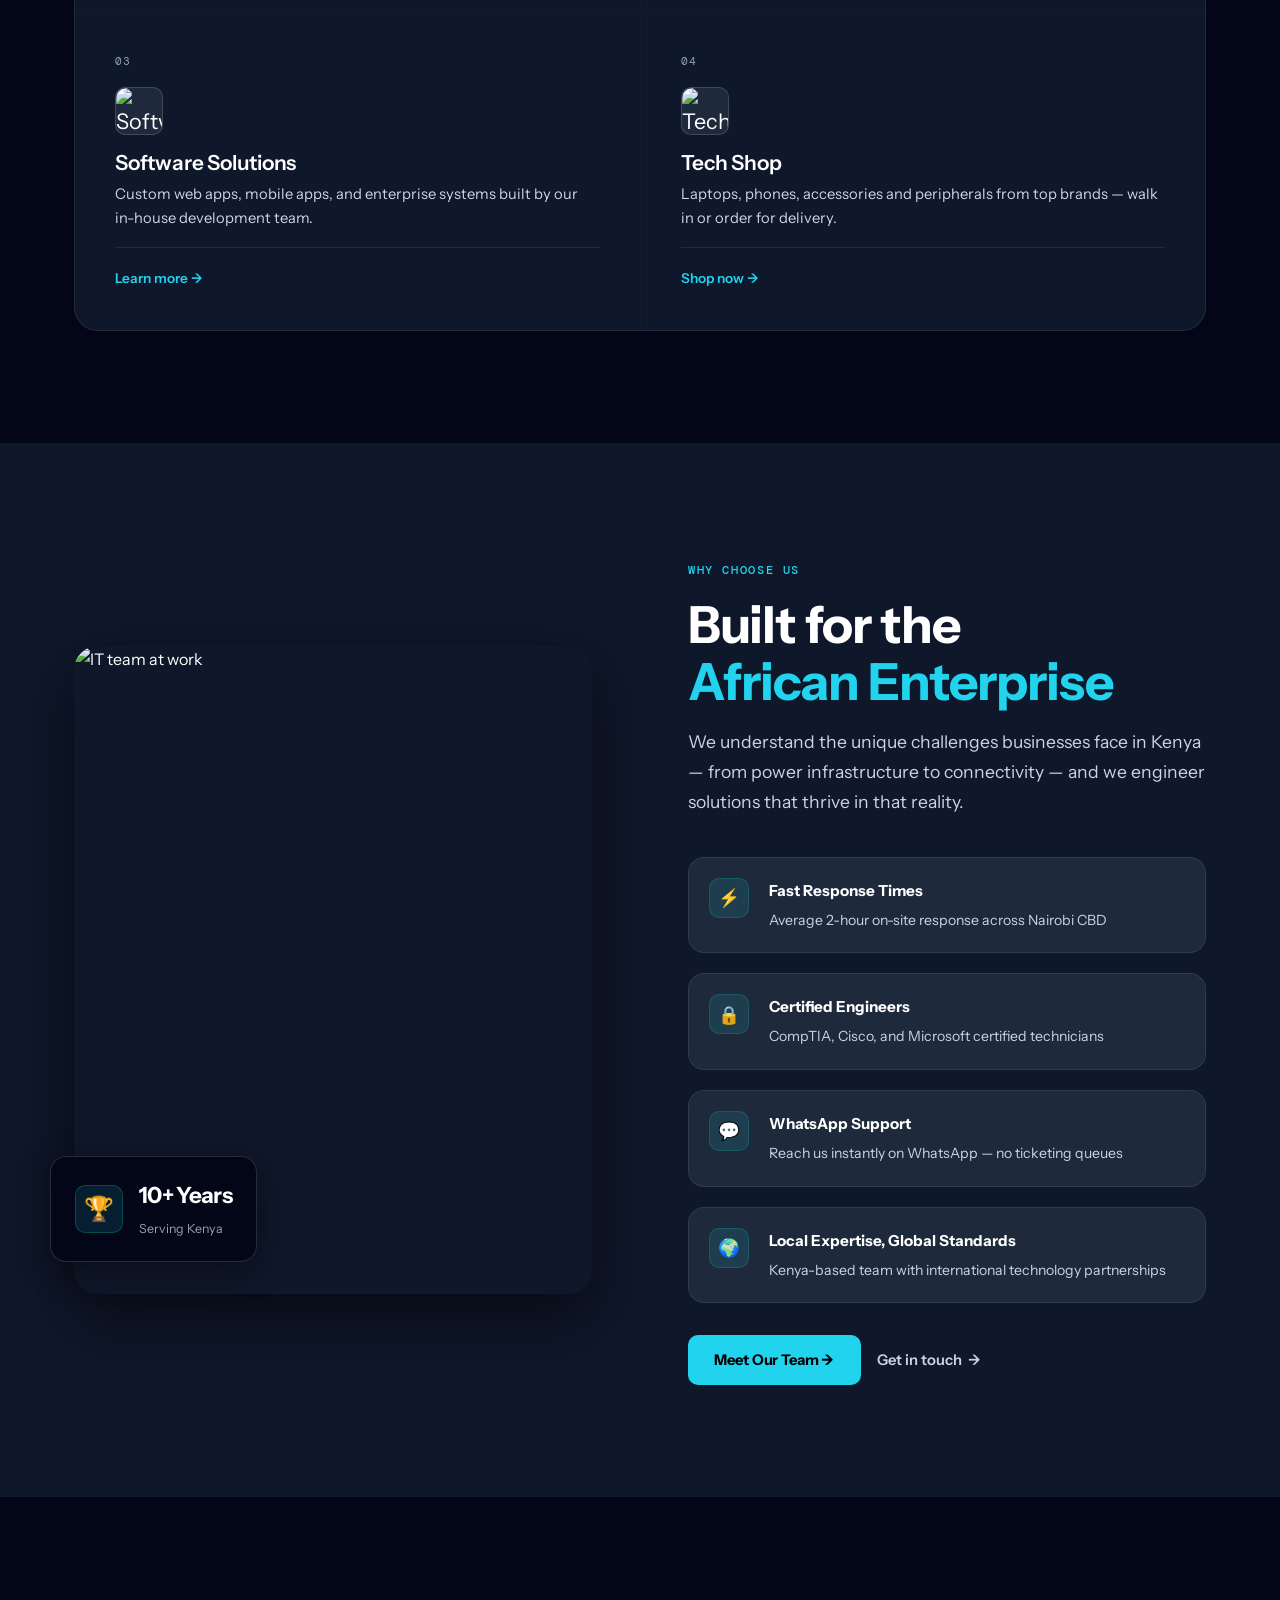
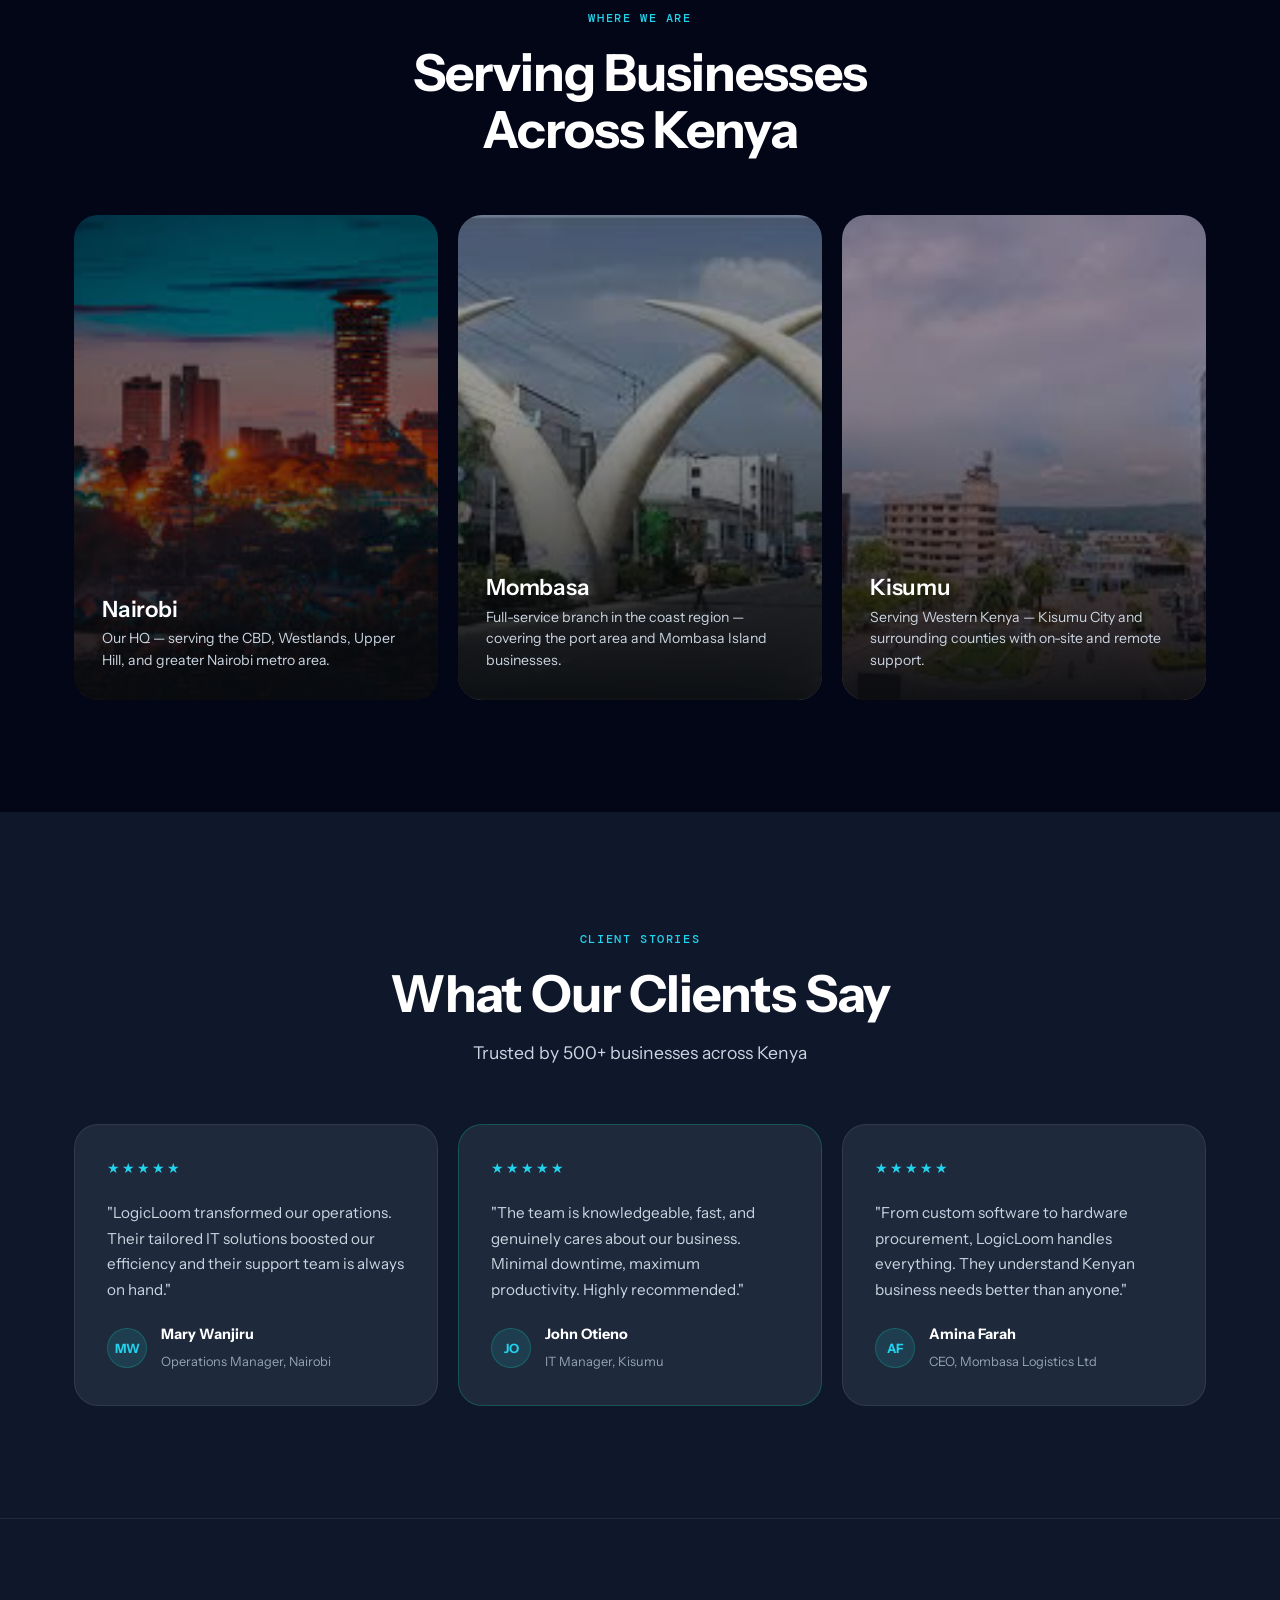
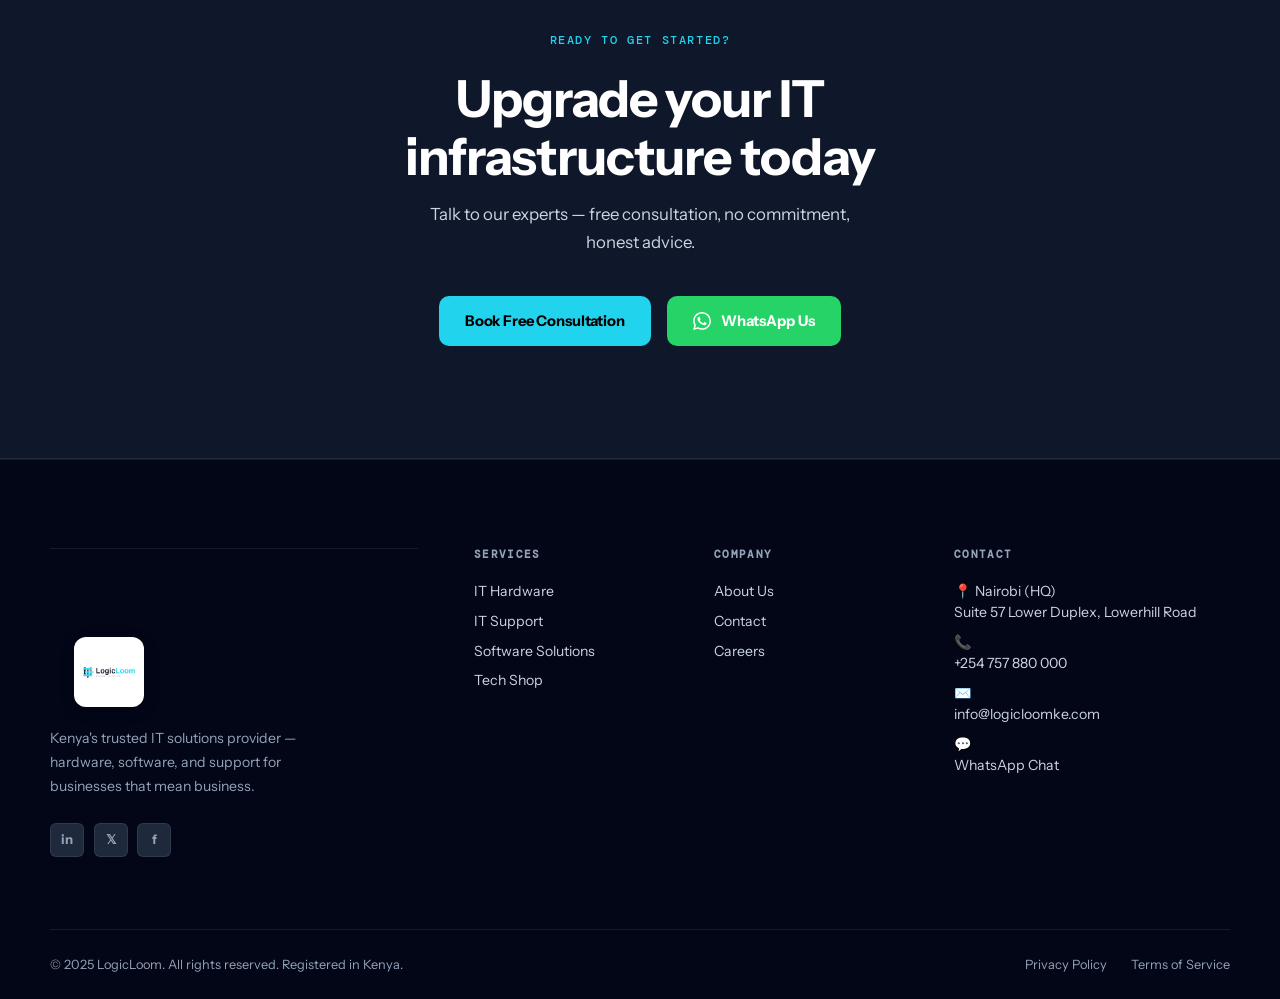
==== commit e2f7089f: "n t" ====
--- a/index.html
+++ b/index.html
@@ -368,7 +368,7 @@
       </div>
       <div class="footer-col">
         <h4>Contact</h4>
-        <p>📍 Nairobi CBD, Kenya</p>
+        <p>📍 <strong></strong>Nairobi (HQ)</strong><br/>Suite 57 Lower Duplex, Lowerhill Road</p>
         <p>📞 <a href="tel:+254757880000">+254 757 880 000</a></p>
         <p>✉️ <a href="mailto:info@logicloomke.com">info@logicloomke.com</a></p>
         <p>💬 <a href="https://wa.me/254757880000">WhatsApp Chat</a></p>
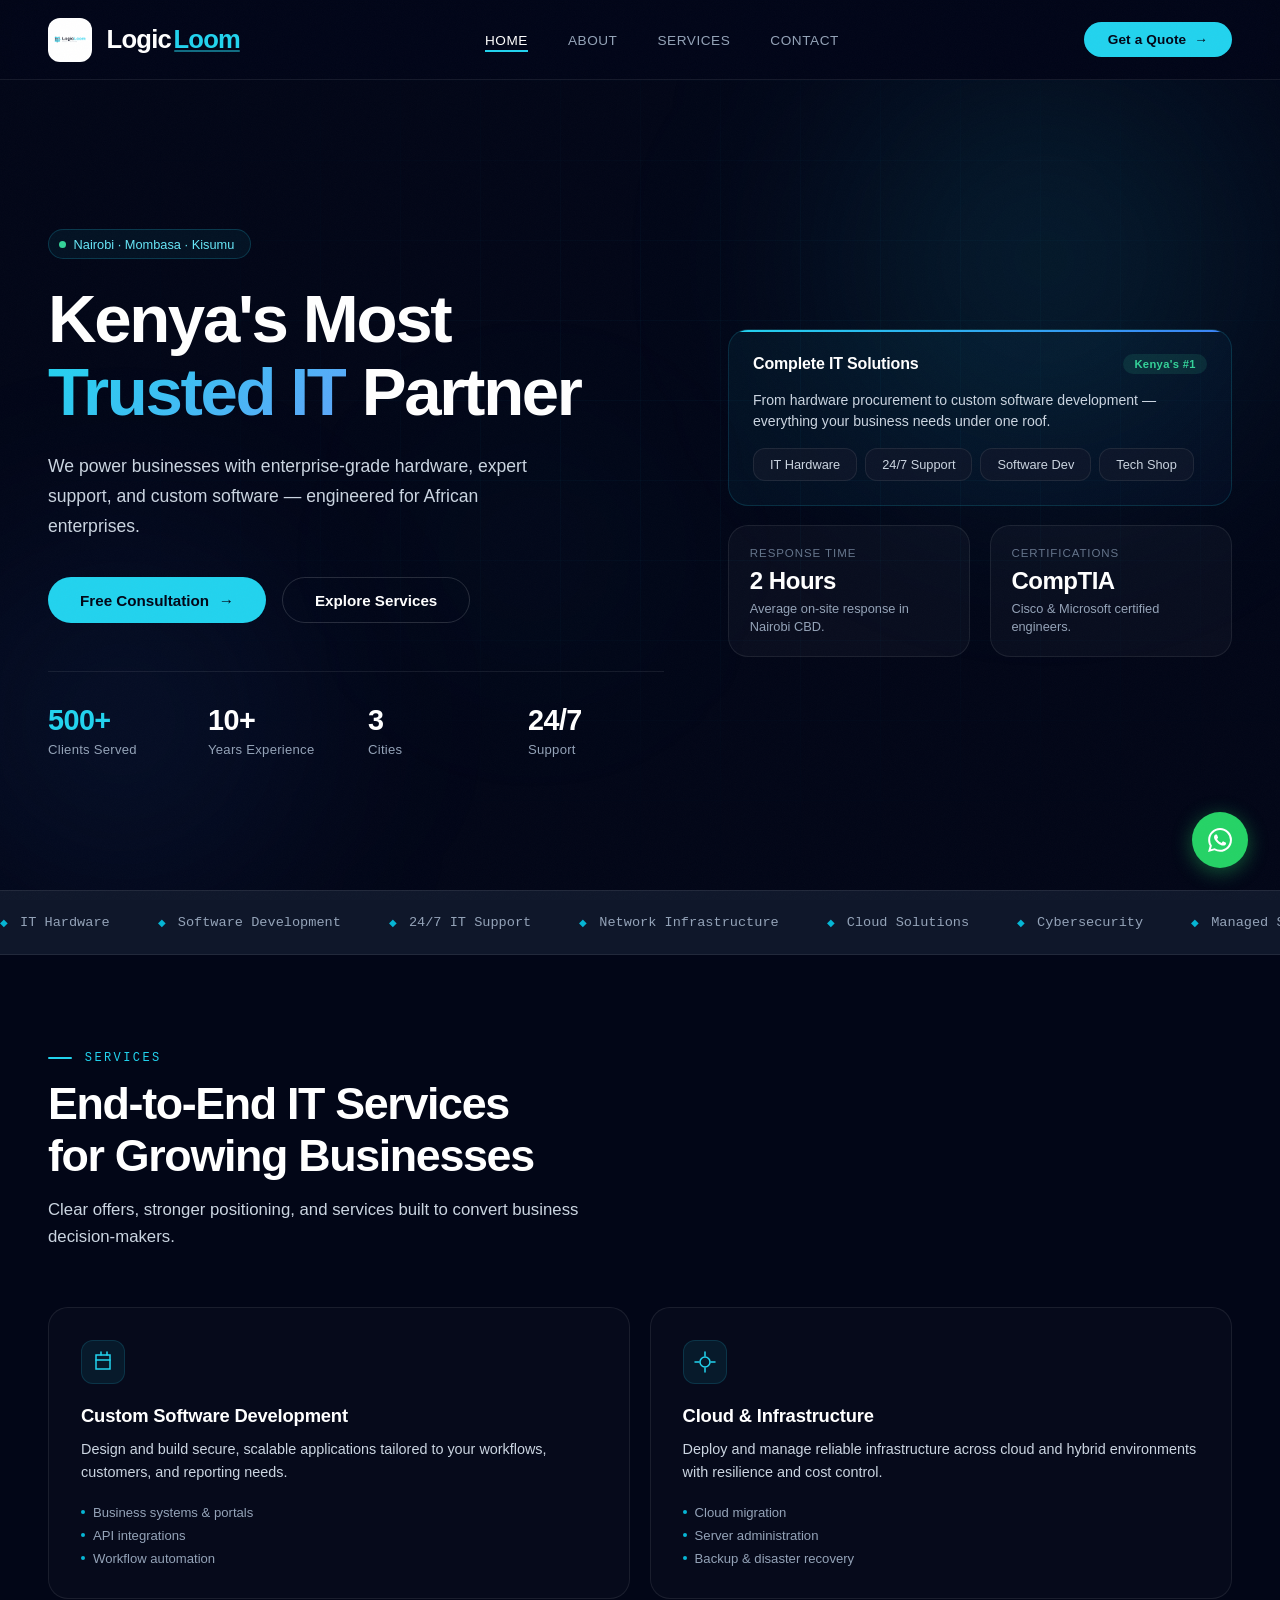
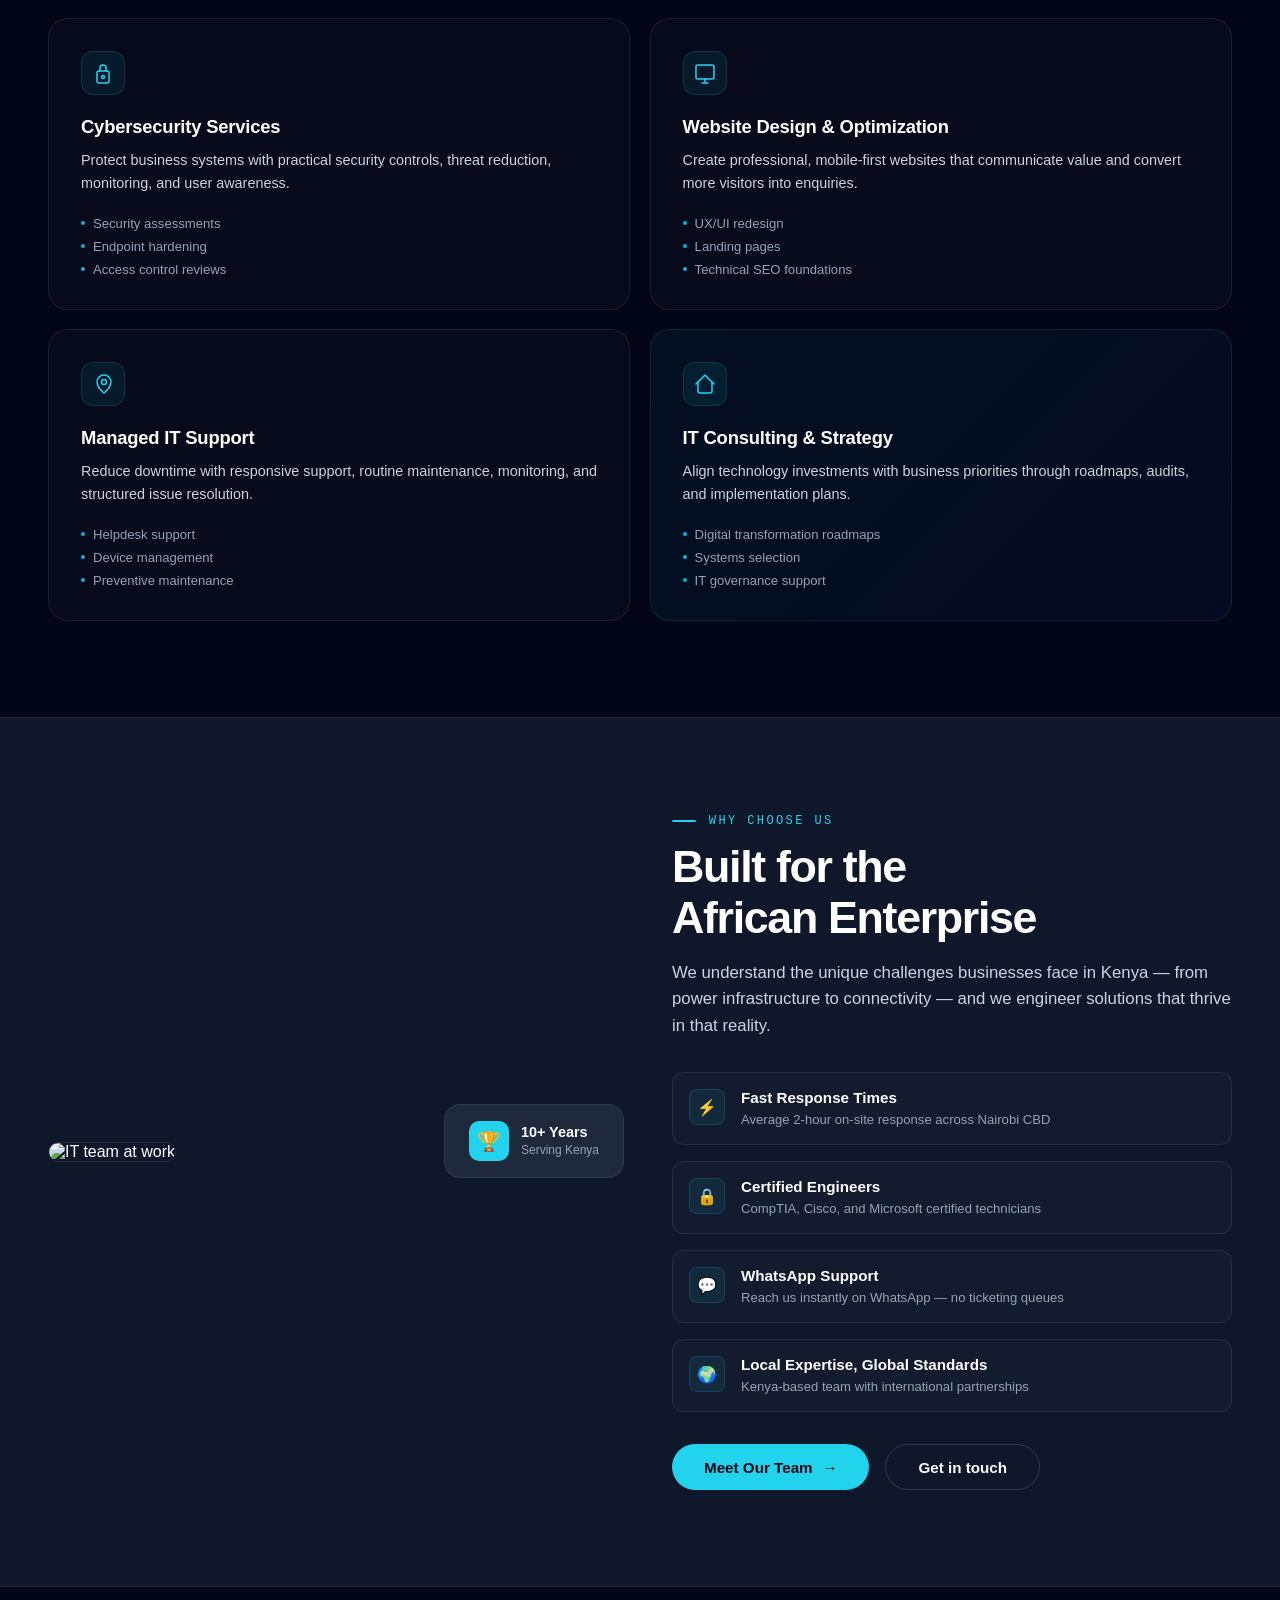
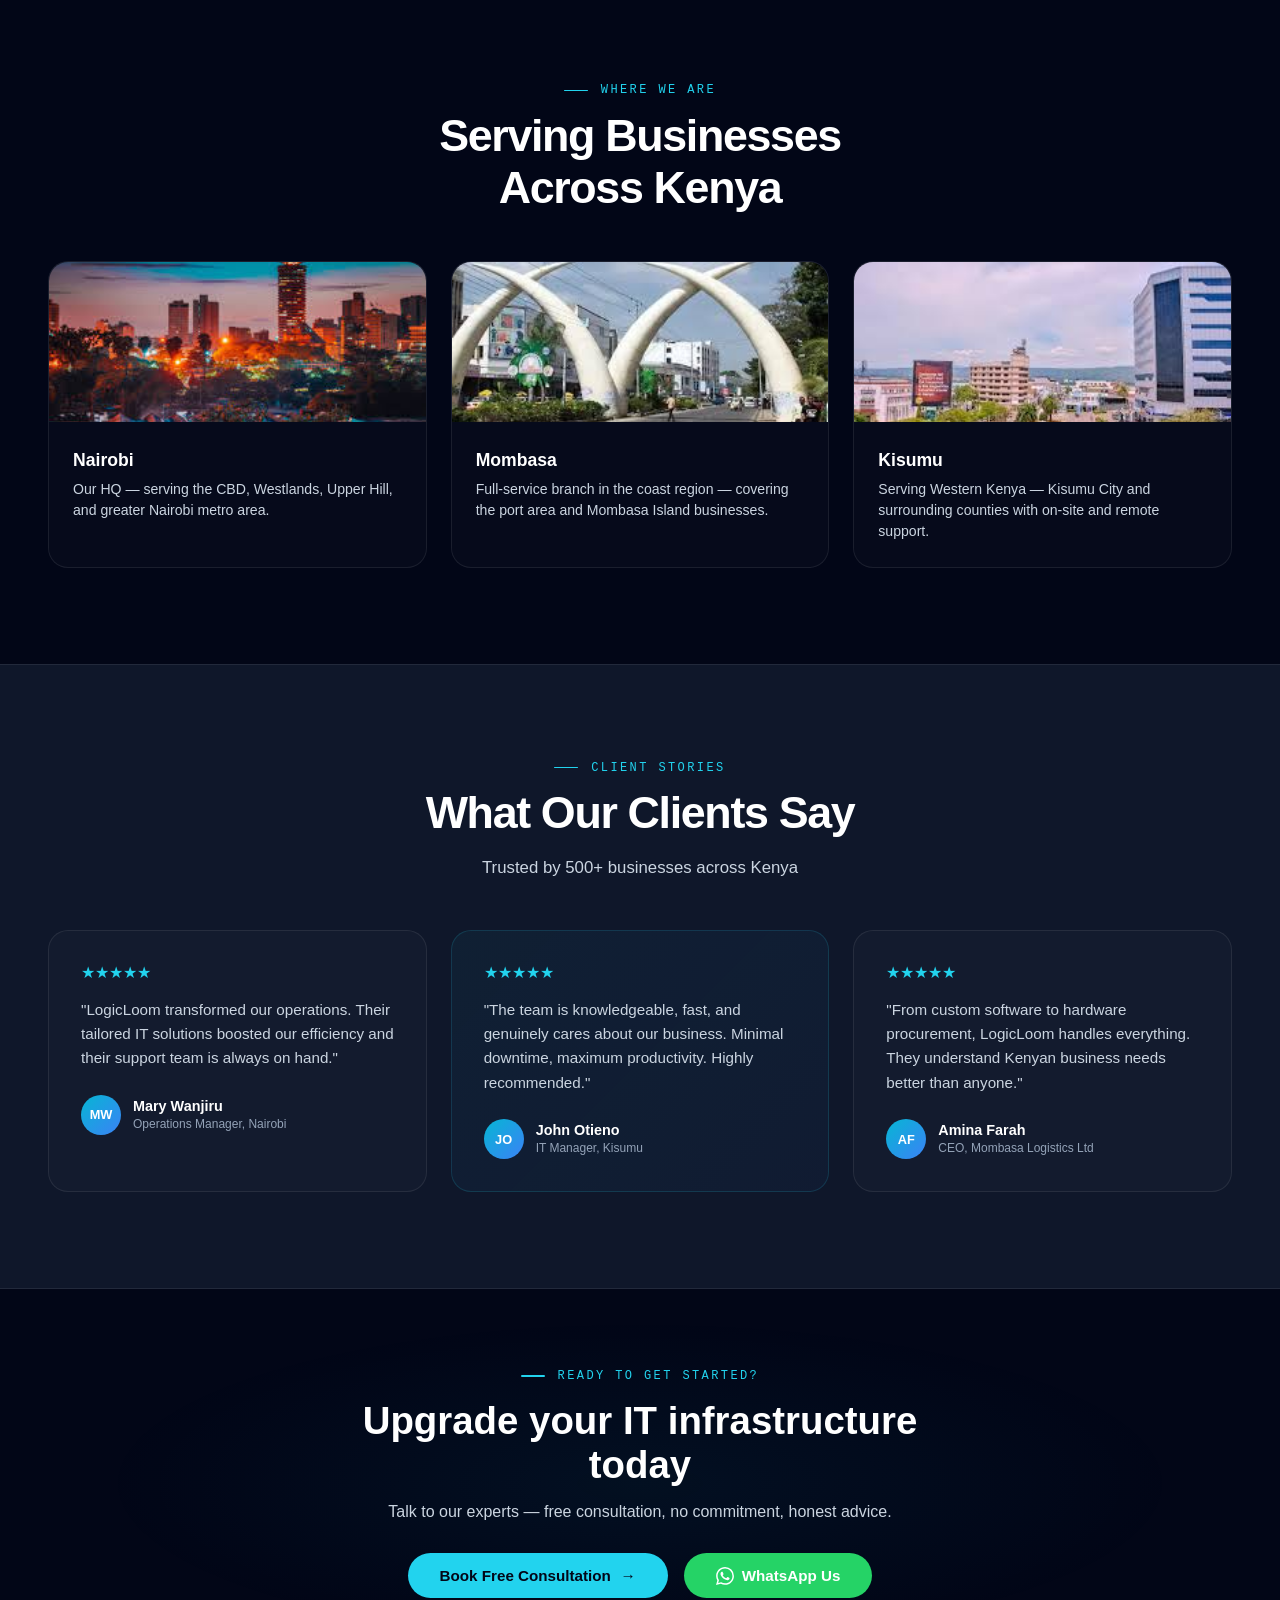
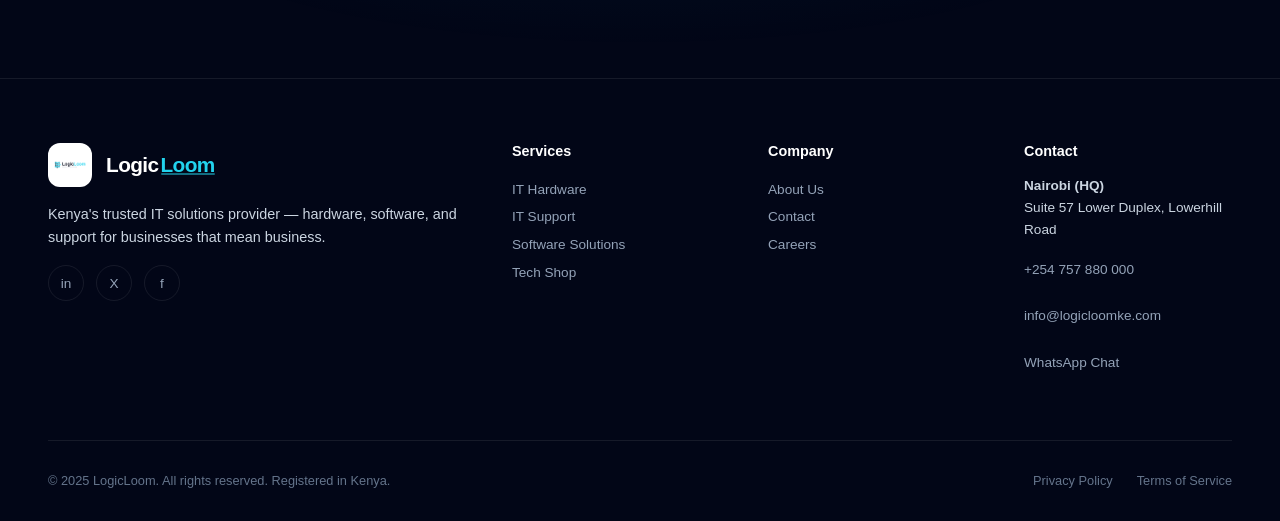
==== commit fadac969: "Heavy edits on the theme" ====
--- a/index.html
+++ b/index.html
@@ -6,188 +6,1316 @@
   <title>LogicLoom | IT Hardware, Support & Software Solutions in Nairobi, Kenya</title>
   <meta name="description" content="LogicLoom is Kenya's trusted IT solutions partner — offering hardware, software development, and 24/7 support services across Nairobi, Mombasa, and Kisumu."/>
   <link rel="icon" type="image/png" href="LogicLoom_Favicon.png"/>
-  <link rel="preconnect" href="https://fonts.googleapis.com"/>
-  <link rel="preconnect" href="https://fonts.gstatic.com" crossorigin/>
-  <link href="https://fonts.googleapis.com/css2?family=Instrument+Sans:ital,wght@0,400;0,500;0,600;0,700;1,400&family=DM+Mono:wght@400;500&display=swap" rel="stylesheet"/>
-  <!-- Cabinet Grotesk via CDN -->
-  <link rel="stylesheet" href="https://api.fontshare.com/v2/css?f[]=cabinet-grotesk@700,800,500,400&display=swap"/>
-  <link rel="stylesheet" href="styles.css"/>
+  <link rel="preconnect" href="https://fonts.googleapis.com">
+  <link rel="preconnect" href="https://fonts.gstatic.com" crossorigin>
+  <link href="https://fonts.googleapis.com/css2?family=Outfit:wght@300;400;500;600;700;800;900&family=JetBrains+Mono:wght@400;500&display=swap" rel="stylesheet">
+  <style>
+    *, *::before, *::after { margin: 0; padding: 0; box-sizing: border-box; }
+
+    :root {
+      --bg-deep: #020617;
+      --bg-surface: #0f172a;
+      --bg-elevated: #1e293b;
+      --cyan-400: #22d3ee;
+      --cyan-300: #67e8f9;
+      --cyan-500: #06b6d4;
+      --blue-500: #3b82f6;
+      --blue-400: #60a5fa;
+      --emerald-400: #34d399;
+      --text-primary: #ffffff;
+      --text-secondary: #cbd5e1;
+      --text-muted: #94a3b8;
+      --text-faint: #64748b;
+      --border: rgba(255, 255, 255, 0.08);
+      --border-hover: rgba(255, 255, 255, 0.15);
+    }
+
+    html { scroll-behavior: smooth; }
+
+    body {
+      font-family: 'Outfit', sans-serif;
+      background: var(--bg-deep);
+      color: var(--text-primary);
+      overflow-x: hidden;
+    }
+
+    body::before {
+      content: '';
+      position: fixed;
+      inset: 0;
+      z-index: 9999;
+      pointer-events: none;
+      opacity: 0.025;
+      background-image: url("data:image/svg+xml,%3Csvg viewBox='0 0 256 256' xmlns='http://www.w3.org/2000/svg'%3E%3Cfilter id='n'%3E%3CfeTurbulence type='fractalNoise' baseFrequency='0.9' numOctaves='4' stitchTiles='stitch'/%3E%3C/filter%3E%3Crect width='100%25' height='100%25' filter='url(%23n)'/%3E%3C/svg%3E");
+      background-size: 200px;
+    }
+
+    ::-webkit-scrollbar { width: 6px; }
+    ::-webkit-scrollbar-track { background: var(--bg-deep); }
+    ::-webkit-scrollbar-thumb { background: var(--cyan-500); border-radius: 3px; }
+
+    .mono { font-family: 'JetBrains Mono', monospace; }
+    .container { max-width: 1280px; margin: 0 auto; padding: 0 clamp(1.5rem, 4vw, 3rem); }
+
+    @keyframes fadeUp {
+      from { opacity: 0; transform: translateY(30px); }
+      to { opacity: 1; transform: translateY(0); }
+    }
+    @keyframes pulse-glow {
+      0%, 100% { opacity: 0.4; }
+      50% { opacity: 0.8; }
+    }
+    @keyframes float {
+      0%, 100% { transform: translateY(0px); }
+      50% { transform: translateY(-12px); }
+    }
+    @keyframes border-travel {
+      0% { background-position: 0% 50%; }
+      50% { background-position: 100% 50%; }
+      100% { background-position: 0% 50%; }
+    }
+
+    .site-header {
+      position: sticky;
+      top: 0;
+      z-index: 100;
+      backdrop-filter: blur(20px) saturate(1.4);
+      -webkit-backdrop-filter: blur(20px) saturate(1.4);
+      background: rgba(2, 6, 23, 0.7);
+      border-bottom: 1px solid var(--border);
+    }
+    .header-inner {
+      display: flex;
+      align-items: center;
+      justify-content: space-between;
+      padding: 1.1rem 0;
+    }
+    .logo {
+      font-size: 1.6rem;
+      font-weight: 800;
+      letter-spacing: -0.03em;
+      text-decoration: none;
+      color: var(--text-primary);
+      display: flex;
+      align-items: center;
+      gap: 0.1em;
+    }
+    .logo-mark {
+      width: 44px;
+      height: 44px;
+      margin-right: 0.75rem;
+      background: #fff;
+      border-radius: 12px;
+      padding: 6px;
+      display: flex;
+      align-items: center;
+      justify-content: center;
+      flex-shrink: 0;
+    }
+    .logo-mark img { width: 100%; height: 100%; object-fit: contain; display: block; }
+    .logo span { color: var(--cyan-400); position: relative; }
+    .logo span::after {
+      content: '';
+      position: absolute;
+      bottom: 2px;
+      left: 0;
+      right: 0;
+      height: 2px;
+      background: var(--cyan-400);
+      border-radius: 2px;
+      opacity: 0.5;
+    }
+
+    .nav-links {
+      display: flex;
+      gap: 2.5rem;
+      list-style: none;
+    }
+    .nav-links a {
+      font-size: 0.85rem;
+      font-weight: 500;
+      letter-spacing: 0.04em;
+      text-transform: uppercase;
+      color: var(--text-muted);
+      text-decoration: none;
+      position: relative;
+      transition: color 0.3s;
+    }
+    .nav-links a::after {
+      content: '';
+      position: absolute;
+      bottom: -4px;
+      left: 0;
+      width: 0;
+      height: 1.5px;
+      background: var(--cyan-400);
+      transition: width 0.3s ease;
+    }
+    .nav-links a:hover, .nav-links a.active {
+      color: var(--text-primary);
+    }
+    .nav-links a:hover::after, .nav-links a.active::after {
+      width: 100%;
+    }
+
+    .header-cta {
+      display: inline-flex;
+      align-items: center;
+      gap: 0.5rem;
+      padding: 0.65rem 1.5rem;
+      border-radius: 100px;
+      background: var(--cyan-400);
+      color: var(--bg-deep);
+      font-weight: 600;
+      font-size: 0.85rem;
+      text-decoration: none;
+      letter-spacing: 0.01em;
+      transition: all 0.3s ease;
+      position: relative;
+      overflow: hidden;
+    }
+    .header-cta::before {
+      content: '';
+      position: absolute;
+      inset: 0;
+      background: linear-gradient(90deg, transparent, rgba(255,255,255,0.2), transparent);
+      transform: translateX(-100%);
+      transition: transform 0.5s;
+    }
+    .header-cta:hover::before {
+      transform: translateX(100%);
+    }
+    .header-cta:hover {
+      background: var(--cyan-300);
+      box-shadow: 0 0 30px rgba(34, 211, 238, 0.3);
+    }
+
+    .mobile-toggle {
+      display: none;
+      background: none;
+      border: 1px solid var(--border);
+      border-radius: 8px;
+      padding: 0.5rem;
+      color: var(--text-primary);
+      cursor: pointer;
+    }
+    .mobile-menu {
+      display: none;
+      position: absolute;
+      top: 100%;
+      left: 0;
+      right: 0;
+      background: var(--bg-surface);
+      border-bottom: 1px solid var(--border);
+      padding: 1rem;
+      flex-direction: column;
+      gap: 1rem;
+    }
+    .mobile-menu.active { display: flex; }
+    .mobile-menu a {
+      color: var(--text-secondary);
+      text-decoration: none;
+      padding: 0.5rem 0;
+      font-size: 0.9rem;
+    }
+    .mobile-menu a.active { color: var(--cyan-400); }
+    .mobile-cta {
+      background: var(--cyan-400);
+      color: var(--bg-deep);
+      padding: 0.75rem 1.5rem;
+      border-radius: 100px;
+      text-align: center;
+      font-weight: 600;
+      margin-top: 0.5rem;
+    }
+    @media (max-width: 900px) {
+      .nav-links { display: none; }
+      .mobile-toggle { display: block; }
+      .header-cta { display: none; }
+    }
+
+    .hero {
+      position: relative;
+      min-height: 90vh;
+      display: flex;
+      align-items: center;
+      overflow: hidden;
+    }
+    .hero-bg {
+      position: absolute;
+      inset: 0;
+      z-index: 0;
+    }
+    .hero-bg .orb {
+      position: absolute;
+      border-radius: 50%;
+      filter: blur(100px);
+    }
+    .hero-bg .orb-1 {
+      width: 600px;
+      height: 600px;
+      top: -15%;
+      right: -5%;
+      background: radial-gradient(circle, rgba(34, 211, 238, 0.15), transparent 70%);
+      animation: float 8s ease-in-out infinite;
+    }
+    .hero-bg .orb-2 {
+      width: 500px;
+      height: 500px;
+      bottom: -10%;
+      left: -10%;
+      background: radial-gradient(circle, rgba(59, 130, 246, 0.12), transparent 70%);
+      animation: float 10s ease-in-out infinite 2s;
+    }
+    .hero-bg .orb-3 {
+      width: 300px;
+      height: 300px;
+      top: 40%;
+      left: 30%;
+      background: radial-gradient(circle, rgba(34, 211, 238, 0.06), transparent 70%);
+      animation: float 12s ease-in-out infinite 4s;
+    }
+    .hero-grid-lines {
+      position: absolute;
+      inset: 0;
+      background-image:
+        linear-gradient(rgba(34, 211, 238, 0.03) 1px, transparent 1px),
+        linear-gradient(90deg, rgba(34, 211, 238, 0.03) 1px, transparent 1px);
+      background-size: 80px 80px;
+      mask-image: radial-gradient(ellipse at 60% 40%, black 20%, transparent 70%);
+      -webkit-mask-image: radial-gradient(ellipse at 60% 40%, black 20%, transparent 70%);
+    }
+
+    .hero-content {
+      position: relative;
+      z-index: 2;
+      display: grid;
+      grid-template-columns: 1.1fr 0.9fr;
+      gap: 4rem;
+      align-items: center;
+      padding: 5rem 0 4rem;
+    }
+    @media (max-width: 1024px) {
+      .hero-content { grid-template-columns: 1fr; gap: 3rem; padding: 3rem 0; }
+      .hero { min-height: auto; }
+    }
+
+    .hero-badge {
+      display: inline-flex;
+      align-items: center;
+      gap: 0.5rem;
+      padding: 0.4rem 1rem 0.4rem 0.6rem;
+      border-radius: 100px;
+      border: 1px solid rgba(34, 211, 238, 0.2);
+      background: rgba(34, 211, 238, 0.06);
+      font-size: 0.8rem;
+      font-weight: 500;
+      color: var(--cyan-300);
+      animation: fadeUp 0.6s ease-out both;
+    }
+    .hero-badge .dot {
+      width: 7px;
+      height: 7px;
+      border-radius: 50%;
+      background: var(--emerald-400);
+      animation: pulse-glow 2s ease-in-out infinite;
+    }
+
+    .hero h1 {
+      margin-top: 1.5rem;
+      font-size: clamp(2.8rem, 5.5vw, 4.2rem);
+      font-weight: 900;
+      line-height: 1.08;
+      letter-spacing: -0.035em;
+      animation: fadeUp 0.7s ease-out 0.1s both;
+    }
+    .hero h1 .accent {
+      background: linear-gradient(135deg, var(--cyan-400), var(--blue-400));
+      -webkit-background-clip: text;
+      background-clip: text;
+      -webkit-text-fill-color: transparent;
+    }
+
+    .hero-desc {
+      margin-top: 1.5rem;
+      font-size: 1.1rem;
+      line-height: 1.7;
+      color: var(--text-secondary);
+      max-width: 520px;
+      animation: fadeUp 0.7s ease-out 0.2s both;
+    }
+
+    .hero-actions {
+      display: flex;
+      flex-wrap: wrap;
+      gap: 1rem;
+      margin-top: 2.2rem;
+      animation: fadeUp 0.7s ease-out 0.3s both;
+    }
+    .btn-primary {
+      display: inline-flex;
+      align-items: center;
+      gap: 0.6rem;
+      padding: 0.85rem 2rem;
+      border-radius: 100px;
+      background: var(--cyan-400);
+      color: var(--bg-deep);
+      font-weight: 700;
+      font-size: 0.95rem;
+      text-decoration: none;
+      border: none;
+      cursor: pointer;
+      transition: all 0.3s ease;
+    }
+    .btn-primary:hover {
+      background: var(--cyan-300);
+      box-shadow: 0 0 40px rgba(34, 211, 238, 0.25);
+      transform: translateY(-2px);
+    }
+    .btn-primary .arrow {
+      transition: transform 0.3s;
+    }
+    .btn-primary:hover .arrow {
+      transform: translateX(3px);
+    }
+    .btn-outline {
+      display: inline-flex;
+      align-items: center;
+      gap: 0.5rem;
+      padding: 0.85rem 2rem;
+      border-radius: 100px;
+      background: transparent;
+      color: var(--text-primary);
+      font-weight: 600;
+      font-size: 0.95rem;
+      text-decoration: none;
+      border: 1px solid var(--border-hover);
+      transition: all 0.3s ease;
+    }
+    .btn-outline:hover {
+      background: rgba(255, 255, 255, 0.05);
+      border-color: rgba(255, 255, 255, 0.25);
+      transform: translateY(-2px);
+    }
+
+    .hero-stats {
+      display: grid;
+      grid-template-columns: repeat(4, 1fr);
+      gap: 1.5rem;
+      margin-top: 3rem;
+      padding-top: 2rem;
+      border-top: 1px solid var(--border);
+      animation: fadeUp 0.7s ease-out 0.4s both;
+    }
+    @media (max-width: 640px) {
+      .hero-stats { grid-template-columns: repeat(2, 1fr); }
+    }
+    .hero-stat-value {
+      font-size: 1.8rem;
+      font-weight: 800;
+      letter-spacing: -0.02em;
+    }
+    .hero-stat-value.cyan { color: var(--cyan-400); }
+    .hero-stat-label {
+      margin-top: 0.3rem;
+      font-size: 0.82rem;
+      color: var(--text-muted);
+      letter-spacing: 0.02em;
+    }
+
+    .hero-panel {
+      display: flex;
+      flex-direction: column;
+      gap: 1.2rem;
+      animation: fadeUp 0.8s ease-out 0.3s both;
+    }
+    .panel-card {
+      border-radius: 1.25rem;
+      border: 1px solid var(--border);
+      padding: 1.5rem;
+      position: relative;
+      overflow: hidden;
+      transition: all 0.4s ease;
+    }
+    .panel-card:hover {
+      border-color: var(--border-hover);
+      transform: translateY(-3px);
+    }
+    .panel-card.glass {
+      background: rgba(255, 255, 255, 0.03);
+      backdrop-filter: blur(12px);
+    }
+    .panel-card.featured {
+      background: linear-gradient(135deg, rgba(34, 211, 238, 0.06), rgba(59, 130, 246, 0.04));
+      border-color: rgba(34, 211, 238, 0.15);
+    }
+    .panel-card.featured::before {
+      content: '';
+      position: absolute;
+      top: 0;
+      left: 0;
+      right: 0;
+      height: 2px;
+      background: linear-gradient(90deg, var(--cyan-400), var(--blue-500), var(--cyan-400));
+      background-size: 200% 100%;
+      animation: border-travel 3s ease infinite;
+    }
+
+    .panel-header {
+      display: flex;
+      align-items: center;
+      justify-content: space-between;
+      margin-bottom: 1rem;
+    }
+    .panel-title {
+      font-size: 1rem;
+      font-weight: 700;
+      letter-spacing: -0.01em;
+    }
+    .panel-badge {
+      padding: 0.25rem 0.7rem;
+      border-radius: 100px;
+      font-size: 0.7rem;
+      font-weight: 600;
+      background: rgba(52, 211, 153, 0.12);
+      color: var(--emerald-400);
+      letter-spacing: 0.03em;
+    }
+    .panel-desc {
+      font-size: 0.88rem;
+      color: var(--text-secondary);
+      line-height: 1.5;
+    }
+    .panel-tags {
+      display: flex;
+      flex-wrap: wrap;
+      gap: 0.5rem;
+      margin-top: 1rem;
+    }
+    .panel-tag {
+      padding: 0.5rem 1rem;
+      border-radius: 0.75rem;
+      background: rgba(15, 23, 42, 0.8);
+      border: 1px solid var(--border);
+      font-size: 0.8rem;
+      color: var(--text-secondary);
+      font-weight: 500;
+      transition: all 0.3s;
+    }
+    .panel-tag:hover {
+      border-color: rgba(34, 211, 238, 0.3);
+      color: var(--cyan-300);
+    }
+
+    .panel-row {
+      display: grid;
+      grid-template-columns: 1fr 1fr;
+      gap: 1.2rem;
+    }
+    .panel-mini {
+      padding: 1.3rem;
+    }
+    .panel-mini-label {
+      font-size: 0.72rem;
+      font-weight: 500;
+      color: var(--text-faint);
+      text-transform: uppercase;
+      letter-spacing: 0.08em;
+    }
+    .panel-mini-value {
+      margin-top: 0.5rem;
+      font-size: 1.5rem;
+      font-weight: 800;
+      letter-spacing: -0.02em;
+    }
+    .panel-mini-desc {
+      margin-top: 0.3rem;
+      font-size: 0.8rem;
+      color: var(--text-muted);
+      line-height: 1.4;
+    }
+
+    .section-label {
+      font-family: 'JetBrains Mono', monospace;
+      font-size: 0.75rem;
+      font-weight: 500;
+      text-transform: uppercase;
+      letter-spacing: 0.2em;
+      color: var(--cyan-400);
+      display: flex;
+      align-items: center;
+      gap: 0.8rem;
+    }
+    .section-label::before {
+      content: '';
+      width: 24px;
+      height: 1.5px;
+      background: var(--cyan-400);
+      border-radius: 2px;
+    }
+    .section-title {
+      margin-top: 0.8rem;
+      font-size: clamp(2rem, 3.5vw, 2.8rem);
+      font-weight: 800;
+      line-height: 1.15;
+      letter-spacing: -0.03em;
+    }
+    .section-desc {
+      margin-top: 1rem;
+      font-size: 1.05rem;
+      color: var(--text-secondary);
+      line-height: 1.6;
+      max-width: 560px;
+    }
+
+    .trust-bar {
+      background: var(--bg-surface);
+      border-top: 1px solid var(--border);
+      border-bottom: 1px solid var(--border);
+      padding: 1.5rem 0;
+      overflow: hidden;
+    }
+    .marquee {
+      display: flex;
+      gap: 3rem;
+      animation: scroll 30s linear infinite;
+    }
+    @keyframes scroll {
+      0% { transform: translateX(0); }
+      100% { transform: translateX(-50%); }
+    }
+    .marquee-item {
+      font-family: 'JetBrains Mono', monospace;
+      font-size: 0.85rem;
+      color: var(--text-muted);
+      white-space: nowrap;
+      display: flex;
+      align-items: center;
+      gap: 0.75rem;
+    }
+    .marquee-item::before {
+      content: '◆';
+      color: var(--cyan-500);
+      font-size: 0.6rem;
+    }
+
+    .services {
+      padding: 6rem 0;
+    }
+    .services-grid {
+      display: grid;
+      grid-template-columns: repeat(2, 1fr);
+      gap: 1.2rem;
+      margin-top: 3.5rem;
+    }
+    @media (max-width: 900px) {
+      .services-grid { grid-template-columns: 1fr; }
+    }
+
+    .service-card {
+      padding: 2rem;
+      border-radius: 1.25rem;
+      border: 1px solid var(--border);
+      background: rgba(255, 255, 255, 0.02);
+      position: relative;
+      overflow: hidden;
+      transition: all 0.4s ease;
+      cursor: pointer;
+      text-decoration: none;
+      display: block;
+    }
+    .service-card::before {
+      content: '';
+      position: absolute;
+      inset: 0;
+      border-radius: inherit;
+      background: radial-gradient(circle at var(--mx, 50%) var(--my, 50%), rgba(34, 211, 238, 0.08), transparent 60%);
+      opacity: 0;
+      transition: opacity 0.4s;
+    }
+    .service-card:hover::before {
+      opacity: 1;
+    }
+    .service-card:hover {
+      border-color: rgba(34, 211, 238, 0.2);
+      transform: translateY(-4px);
+      box-shadow: 0 20px 60px rgba(0, 0, 0, 0.3);
+    }
+    .service-card.highlight {
+      background: linear-gradient(135deg, rgba(34, 211, 238, 0.05), rgba(59, 130, 246, 0.04));
+      border-color: rgba(34, 211, 238, 0.12);
+    }
+
+    .service-icon {
+      width: 44px;
+      height: 44px;
+      border-radius: 12px;
+      display: flex;
+      align-items: center;
+      justify-content: center;
+      background: rgba(34, 211, 238, 0.08);
+      border: 1px solid rgba(34, 211, 238, 0.15);
+      color: var(--cyan-400);
+      margin-bottom: 1.3rem;
+      font-size: 1.2rem;
+    }
+    .service-icon img {
+      width: 100%;
+      height: 100%;
+      object-fit: cover;
+      border-radius: 8px;
+    }
+
+    .service-name {
+      font-size: 1.15rem;
+      font-weight: 700;
+      letter-spacing: -0.01em;
+      color: var(--text-primary);
+    }
+    .service-desc {
+      margin-top: 0.7rem;
+      font-size: 0.9rem;
+      color: var(--text-secondary);
+      line-height: 1.6;
+    }
+    .service-list {
+      list-style: none;
+      margin-top: 1.3rem;
+      display: flex;
+      flex-direction: column;
+      gap: 0.5rem;
+    }
+    .service-list li {
+      font-size: 0.82rem;
+      color: var(--text-muted);
+      display: flex;
+      align-items: center;
+      gap: 0.5rem;
+    }
+    .service-list li::before {
+      content: '';
+      width: 4px;
+      height: 4px;
+      border-radius: 50%;
+      background: var(--cyan-500);
+      flex-shrink: 0;
+    }
+
+    .why-section {
+      padding: 6rem 0;
+      background: var(--bg-surface);
+      border-top: 1px solid var(--border);
+      border-bottom: 1px solid var(--border);
+    }
+    .why-inner {
+      display: grid;
+      grid-template-columns: 1fr 1fr;
+      gap: 4rem;
+      align-items: center;
+    }
+    @media (max-width: 900px) {
+      .why-inner { grid-template-columns: 1fr; gap: 3rem; }
+    }
+    .why-media {
+      position: relative;
+    }
+    .why-media img {
+      width: 100%;
+      border-radius: 1rem;
+      border: 1px solid var(--border);
+    }
+    .why-badge {
+      position: absolute;
+      bottom: -1rem;
+      right: -1rem;
+      background: var(--bg-elevated);
+      border: 1px solid var(--border);
+      border-radius: 1rem;
+      padding: 1rem 1.5rem;
+      display: flex;
+      align-items: center;
+      gap: 0.75rem;
+    }
+    .badge-icon {
+      width: 40px;
+      height: 40px;
+      background: var(--cyan-400);
+      border-radius: 10px;
+      display: flex;
+      align-items: center;
+      justify-content: center;
+      font-size: 1.2rem;
+    }
+    .badge-text strong {
+      display: block;
+      font-size: 0.9rem;
+      color: var(--text-primary);
+    }
+    .badge-text span {
+      font-size: 0.75rem;
+      color: var(--text-muted);
+    }
+
+    .why-list {
+      list-style: none;
+      margin-top: 2rem;
+      display: flex;
+      flex-direction: column;
+      gap: 1rem;
+    }
+    .why-item {
+      display: flex;
+      align-items: flex-start;
+      gap: 1rem;
+      padding: 1rem;
+      border-radius: 0.75rem;
+      border: 1px solid var(--border);
+      background: rgba(255, 255, 255, 0.02);
+      transition: all 0.3s;
+    }
+    .why-item:hover {
+      border-color: rgba(34, 211, 238, 0.2);
+    }
+    .why-item-icon {
+      width: 36px;
+      height: 36px;
+      background: rgba(34, 211, 238, 0.08);
+      border: 1px solid rgba(34, 211, 238, 0.15);
+      border-radius: 8px;
+      display: flex;
+      align-items: center;
+      justify-content: center;
+      font-size: 1rem;
+      flex-shrink: 0;
+    }
+    .why-item-text strong {
+      display: block;
+      font-size: 0.95rem;
+      color: var(--text-primary);
+      margin-bottom: 0.25rem;
+    }
+    .why-item-text span {
+      font-size: 0.82rem;
+      color: var(--text-muted);
+    }
+
+    .locations-section {
+      padding: 6rem 0;
+    }
+    .locations-grid {
+      display: grid;
+      grid-template-columns: repeat(3, 1fr);
+      gap: 1.5rem;
+      margin-top: 3rem;
+    }
+    @media (max-width: 768px) {
+      .locations-grid { grid-template-columns: 1fr; }
+    }
+    .location-card {
+      border-radius: 1.25rem;
+      border: 1px solid var(--border);
+      overflow: hidden;
+      background: rgba(255, 255, 255, 0.02);
+      transition: all 0.4s;
+    }
+    .location-card:hover {
+      border-color: rgba(34, 211, 238, 0.2);
+      transform: translateY(-4px);
+    }
+    .location-card img {
+      width: 100%;
+      height: 160px;
+      object-fit: cover;
+    }
+    .location-body {
+      padding: 1.5rem;
+    }
+    .location-body h3 {
+      font-size: 1.1rem;
+      font-weight: 700;
+      margin-bottom: 0.5rem;
+    }
+    .location-body p {
+      font-size: 0.88rem;
+      color: var(--text-secondary);
+      line-height: 1.5;
+    }
+
+    .testimonials-section {
+      padding: 6rem 0;
+      background: var(--bg-surface);
+      border-top: 1px solid var(--border);
+      border-bottom: 1px solid var(--border);
+    }
+    .t-header {
+      text-align: center;
+      margin-bottom: 3rem;
+    }
+    .testimonials-grid {
+      display: grid;
+      grid-template-columns: repeat(3, 1fr);
+      gap: 1.5rem;
+    }
+    @media (max-width: 900px) {
+      .testimonials-grid { grid-template-columns: 1fr; }
+    }
+    .t-card {
+      padding: 2rem;
+      border-radius: 1.25rem;
+      border: 1px solid var(--border);
+      background: rgba(255, 255, 255, 0.02);
+      transition: all 0.4s;
+    }
+    .t-card.featured {
+      background: linear-gradient(135deg, rgba(34, 211, 238, 0.05), rgba(59, 130, 246, 0.04));
+      border-color: rgba(34, 211, 238, 0.15);
+    }
+    .t-card:hover {
+      border-color: rgba(34, 211, 238, 0.2);
+      transform: translateY(-4px);
+    }
+    .t-stars {
+      color: var(--cyan-400);
+      font-size: 1rem;
+      margin-bottom: 1rem;
+    }
+    .t-text {
+      font-size: 0.95rem;
+      color: var(--text-secondary);
+      line-height: 1.6;
+      margin-bottom: 1.5rem;
+    }
+    .t-author {
+      display: flex;
+      align-items: center;
+      gap: 0.75rem;
+    }
+    .t-avatar {
+      width: 40px;
+      height: 40px;
+      border-radius: 50%;
+      background: linear-gradient(135deg, var(--cyan-500), var(--blue-500));
+      display: flex;
+      align-items: center;
+      justify-content: center;
+      font-size: 0.8rem;
+      font-weight: 700;
+      color: var(--text-primary);
+    }
+    .t-author-info strong {
+      display: block;
+      font-size: 0.9rem;
+      color: var(--text-primary);
+    }
+    .t-author-info span {
+      font-size: 0.75rem;
+      color: var(--text-muted);
+    }
+
+    .cta-banner {
+      padding: 5rem 0;
+      text-align: center;
+      position: relative;
+      overflow: hidden;
+    }
+    .cta-banner::before {
+      content: '';
+      position: absolute;
+      inset: 0;
+      background: radial-gradient(ellipse at center, rgba(34, 211, 238, 0.05), transparent 60%);
+      pointer-events: none;
+    }
+    .cta-inner {
+      position: relative;
+      z-index: 1;
+      max-width: 600px;
+      margin: 0 auto;
+    }
+    .cta-inner h2 {
+      font-size: clamp(1.8rem, 3vw, 2.4rem);
+      font-weight: 800;
+      margin: 1rem 0;
+    }
+    .cta-inner p {
+      color: var(--text-secondary);
+      margin-bottom: 2rem;
+    }
+    .cta-actions {
+      display: flex;
+      flex-wrap: wrap;
+      gap: 1rem;
+      justify-content: center;
+    }
+    .btn-wa {
+      display: inline-flex;
+      align-items: center;
+      gap: 0.5rem;
+      padding: 0.85rem 2rem;
+      border-radius: 100px;
+      background: #25d366;
+      color: #fff;
+      font-weight: 600;
+      font-size: 0.95rem;
+      text-decoration: none;
+      transition: all 0.3s;
+    }
+    .btn-wa:hover {
+      transform: translateY(-2px);
+      box-shadow: 0 10px 30px rgba(37, 211, 102, 0.3);
+    }
+
+    .site-footer {
+      border-top: 1px solid var(--border);
+      padding: 4rem 0 2rem;
+    }
+    .footer-inner {
+      display: grid;
+      grid-template-columns: 2fr 1fr 1fr 1fr;
+      gap: 3rem;
+      margin-bottom: 3rem;
+    }
+    @media (max-width: 900px) {
+      .footer-inner { grid-template-columns: 1fr 1fr; }
+    }
+    @media (max-width: 480px) {
+      .footer-inner { grid-template-columns: 1fr; }
+    }
+    .footer-brand p {
+      margin: 1rem 0;
+      font-size: 0.9rem;
+      color: var(--text-secondary);
+      line-height: 1.6;
+    }
+    .footer-socials {
+      display: flex;
+      gap: 0.75rem;
+    }
+    .footer-socials a {
+      width: 36px;
+      height: 36px;
+      border-radius: 50%;
+      border: 1px solid var(--border);
+      display: flex;
+      align-items: center;
+      justify-content: center;
+      color: var(--text-muted);
+      text-decoration: none;
+      font-size: 0.85rem;
+      transition: all 0.3s;
+    }
+    .footer-socials a:hover {
+      border-color: var(--cyan-400);
+      color: var(--cyan-400);
+    }
+    .footer-col h4 {
+      font-size: 0.9rem;
+      font-weight: 700;
+      margin-bottom: 1rem;
+      color: var(--text-primary);
+    }
+    .footer-col a {
+      display: block;
+      font-size: 0.85rem;
+      color: var(--text-muted);
+      text-decoration: none;
+      padding: 0.4rem 0;
+      transition: color 0.3s;
+    }
+    .footer-col a:hover {
+      color: var(--cyan-400);
+    }
+    .footer-col p {
+      font-size: 0.85rem;
+      color: var(--text-secondary);
+      line-height: 1.6;
+      margin-bottom: 0.75rem;
+    }
+    .footer-bottom {
+      border-top: 1px solid var(--border);
+      padding-top: 2rem;
+      display: flex;
+      justify-content: space-between;
+      align-items: center;
+      flex-wrap: wrap;
+      gap: 1rem;
+    }
+    .footer-bottom p {
+      font-size: 0.8rem;
+      color: var(--text-faint);
+    }
+    .footer-bottom-links {
+      display: flex;
+      gap: 1.5rem;
+    }
+    .footer-bottom-links a {
+      font-size: 0.8rem;
+      color: var(--text-faint);
+      text-decoration: none;
+      transition: color 0.3s;
+    }
+    .footer-bottom-links a:hover {
+      color: var(--cyan-400);
+    }
+
+    .floating-wa {
+      position: fixed;
+      bottom: 2rem;
+      right: 2rem;
+      width: 56px;
+      height: 56px;
+      background: #25d366;
+      border-radius: 50%;
+      display: flex;
+      align-items: center;
+      justify-content: center;
+      color: #fff;
+      text-decoration: none;
+      box-shadow: 0 4px 20px rgba(37, 211, 102, 0.4);
+      transition: all 0.3s;
+      z-index: 1000;
+    }
+    .floating-wa:hover {
+      transform: scale(1.1);
+      box-shadow: 0 6px 30px rgba(37, 211, 102, 0.5);
+    }
+
+    .reveal {
+      opacity: 0;
+      transform: translateY(30px);
+      transition: all 0.7s cubic-bezier(0.16, 1, 0.3, 1);
+    }
+    .reveal.visible {
+      opacity: 1;
+      transform: translateY(0);
+    }
+    .reveal-delay-1 { transition-delay: 0.1s; }
+    .reveal-delay-2 { transition-delay: 0.2s; }
+    .reveal-delay-3 { transition-delay: 0.3s; }
+    .reveal-delay-4 { transition-delay: 0.35s; }
+  </style>
 </head>
 <body>
 
-  <!-- ===== NAV ===== -->
-  <header class="nav-header" id="navbar">
-    <div class="nav-inner">
-      <a href="index.html" class="logo">
-        <div class="logo-mark"><img src="LogicLoom_Logo_Primary.png" alt="LogicLoom Logo" /></div>
-        <span class="logo-text">Logic<span>Loom</span></span>
-      </a>
-      <nav class="nav-links">
+  <!-- Header -->
+  <header class="site-header">
+    <div class="container">
+      <div class="header-inner">
+        <a href="index.html" class="logo">
+          <div class="logo-mark"><img src="LogicLoom_Logo_Primary.png" alt="LogicLoom Logo" /></div>
+          Logic<span>Loom</span>
+        </a>
+        <nav>
+          <ul class="nav-links">
+            <li><a href="index.html" class="active">Home</a></li>
+            <li><a href="about.html">About</a></li>
+            <li><a href="services.html">Services</a></li>
+            <li><a href="contact.html">Contact</a></li>
+          </ul>
+        </nav>
+        <a href="contact.html" class="header-cta">Get a Quote <span class="arrow">→</span></a>
+        <button class="mobile-toggle" id="mobileToggle" aria-label="Toggle menu">
+          <svg width="24" height="24" fill="none" stroke="currentColor" stroke-width="2"><path d="M4 7h16M4 12h16M4 17h16"/></svg>
+        </button>
+      </div>
+      <div class="mobile-menu" id="mobileMenu">
         <a href="index.html" class="active">Home</a>
         <a href="about.html">About</a>
         <a href="services.html">Services</a>
         <a href="contact.html">Contact</a>
-      </nav>
-      <div class="nav-actions">
-        <a href="contact.html" class="nav-cta">Get a Quote</a>
+        <a href="contact.html" class="mobile-cta">Get a Quote</a>
       </div>
-      <button class="hamburger" id="hamburger" aria-label="Toggle menu">
-        <span></span><span></span><span></span>
-      </button>
-    </div>
-    <div class="mobile-menu" id="mobileMenu">
-      <a href="index.html" class="active">Home</a>
-      <a href="about.html">About</a>
-      <a href="services.html">Services</a>
-      <a href="contact.html">Contact</a>
-      <a href="contact.html" class="mobile-cta">Get a Quote</a>
     </div>
   </header>
 
-  <!-- ===== HERO ===== -->
+  <!-- Hero -->
   <section class="hero">
     <div class="hero-bg">
-      <img src="https://images.unsplash.com/photo-1558494949-ef010cbdcc31?w=1800&q=85&auto=format&fit=crop" alt="Server infrastructure"/>
+      <div class="orb orb-1"></div>
+      <div class="orb orb-2"></div>
+      <div class="orb orb-3"></div>
+      <div class="hero-grid-lines"></div>
     </div>
-    <div class="hero-wrapper">
+    <div class="container">
       <div class="hero-content">
-        <div class="hero-tag">
-          <span class="dot"></span>
-          🇰🇪 Nairobi · Mombasa · Kisumu
-        </div>
-        <h1 class="hero-title">
-          <span class="line">Kenya's Most</span>
-          <span class="line accent-line">Trusted IT</span>
-          <span class="line">Partner</span>
-        </h1>
-        <p class="hero-sub">We power businesses with enterprise-grade hardware, expert support, and custom software — engineered for African enterprises.</p>
-        <div class="hero-actions">
-          <a href="contact.html" class="btn-primary">Free Consultation →</a>
-          <a href="services.html" class="btn-outline">Explore Services</a>
-        </div>
-        <div class="hero-stats">
-          <div class="stat-item">
-            <span class="stat-num">500+</span>
-            <span class="stat-label">Clients Served</span>
-          </div>
-          <div class="stat-item">
-            <span class="stat-num">10+</span>
-            <span class="stat-label">Years Experience</span>
-          </div>
-          <div class="stat-item">
-            <span class="stat-num">3</span>
-            <span class="stat-label">Cities</span>
-          </div>
-          <div class="stat-item">
-            <span class="stat-num">24/7</span>
-            <span class="stat-label">Support</span>
-          </div>
-        </div>
-      </div>
-      <div class="hero-image">
-        <img src="Images/pexels-nietjuh-796602.jpg" alt="IT Team Collaboration" class="hero-img"/>
+        <div>
+          <div class="hero-badge"><span class="dot"></span> Nairobi · Mombasa · Kisumu</div>
+          <h1>Kenya's Most <span class="accent">Trusted IT</span> Partner</h1>
+          <p class="hero-desc">We power businesses with enterprise-grade hardware, expert support, and custom software — engineered for African enterprises.</p>
+          <div class="hero-actions">
+            <a href="contact.html" class="btn-primary">Free Consultation <span class="arrow">→</span></a>
+            <a href="services.html" class="btn-outline">Explore Services</a>
+          </div>
+          <div class="hero-stats">
+            <div>
+              <div class="hero-stat-value cyan">500+</div>
+              <div class="hero-stat-label">Clients Served</div>
+            </div>
+            <div>
+              <div class="hero-stat-value">10+</div>
+              <div class="hero-stat-label">Years Experience</div>
+            </div>
+            <div>
+              <div class="hero-stat-value">3</div>
+              <div class="hero-stat-label">Cities</div>
+            </div>
+            <div>
+              <div class="hero-stat-value">24/7</div>
+              <div class="hero-stat-label">Support</div>
+            </div>
+          </div>
+        </div>
+
+        <div class="hero-panel">
+          <div class="panel-card glass featured">
+            <div class="panel-header">
+              <div class="panel-title">Complete IT Solutions</div>
+              <span class="panel-badge">Kenya's #1</span>
+            </div>
+            <p class="panel-desc">From hardware procurement to custom software development — everything your business needs under one roof.</p>
+            <div class="panel-tags">
+              <span class="panel-tag">IT Hardware</span>
+              <span class="panel-tag">24/7 Support</span>
+              <span class="panel-tag">Software Dev</span>
+              <span class="panel-tag">Tech Shop</span>
+            </div>
+          </div>
+          <div class="panel-row">
+            <div class="panel-card glass panel-mini">
+              <div class="panel-mini-label">Response Time</div>
+              <div class="panel-mini-value">2 Hours</div>
+              <p class="panel-mini-desc">Average on-site response in Nairobi CBD.</p>
+            </div>
+            <div class="panel-card glass panel-mini">
+              <div class="panel-mini-label">Certifications</div>
+              <div class="panel-mini-value">CompTIA</div>
+              <p class="panel-mini-desc">Cisco & Microsoft certified engineers.</p>
+            </div>
+          </div>
+        </div>
       </div>
     </div>
   </section>
 
-  <!-- ===== TRUST BAR ===== -->
+  <!-- Trust Bar -->
   <div class="trust-bar">
     <div class="marquee">
-      <div class="marquee-inner">
-        <span class="marquee-item">IT Hardware</span>
-        <span class="marquee-item">Software Development</span>
-        <span class="marquee-item">24/7 IT Support</span>
-        <span class="marquee-item">Network Infrastructure</span>
-        <span class="marquee-item">Cloud Solutions</span>
-        <span class="marquee-item">Cybersecurity</span>
-        <span class="marquee-item">Managed Services</span>
-        <span class="marquee-item">Tech Shop</span>
-      </div>
-      <div class="marquee-inner" aria-hidden="true">
-        <span class="marquee-item">IT Hardware</span>
-        <span class="marquee-item">Software Development</span>
-        <span class="marquee-item">24/7 IT Support</span>
-        <span class="marquee-item">Network Infrastructure</span>
-        <span class="marquee-item">Cloud Solutions</span>
-        <span class="marquee-item">Cybersecurity</span>
-        <span class="marquee-item">Managed Services</span>
-        <span class="marquee-item">Tech Shop</span>
-      </div>
+      <span class="marquee-item">IT Hardware</span>
+      <span class="marquee-item">Software Development</span>
+      <span class="marquee-item">24/7 IT Support</span>
+      <span class="marquee-item">Network Infrastructure</span>
+      <span class="marquee-item">Cloud Solutions</span>
+      <span class="marquee-item">Cybersecurity</span>
+      <span class="marquee-item">Managed Services</span>
+      <span class="marquee-item">Tech Shop</span>
+      <span class="marquee-item">IT Hardware</span>
+      <span class="marquee-item">Software Development</span>
+      <span class="marquee-item">24/7 IT Support</span>
+      <span class="marquee-item">Network Infrastructure</span>
+      <span class="marquee-item">Cloud Solutions</span>
+      <span class="marquee-item">Cybersecurity</span>
+      <span class="marquee-item">Managed Services</span>
+      <span class="marquee-item">Tech Shop</span>
     </div>
   </div>
 
-  <!-- ===== SERVICES ===== -->
-  <section class="section services-home">
+  <!-- Services Section -->
+  <section class="services">
     <div class="container">
-      <div class="section-header">
-        <div>
-          <div class="eyebrow">What We Do</div>
-          <h2 class="section-title">End-to-End IT Services<br/>for Growing Businesses</h2>
-        </div>
-        <a href="services.html" class="btn-ghost">View all services <span class="arrow">→</span></a>
+      <div class="reveal">
+        <div class="section-label">Services</div>
+        <h2 class="section-title">End-to-End IT Services<br>for Growing Businesses</h2>
+        <p class="section-desc">Clear offers, stronger positioning, and services built to convert business decision-makers.</p>
       </div>
+
       <div class="services-grid">
-
-        <a href="services.html#hardware" class="svc-card">
-          <div class="svc-num">01</div>
-          <div class="svc-icon"><img src="https://images.unsplash.com/photo-1591799264318-7e6ef8ddb7ea?w=200&q=80&auto=format&fit=crop" alt="IT Hardware" class="svc-img"/></div>
-          <div class="svc-body">
-            <h3>IT Hardware</h3>
-            <p>Servers, workstations, networking gear, and storage — sourced, configured, and installed by certified engineers.</p>
-          </div>
-          <div class="svc-footer">
-            <span class="svc-link">Learn more →</span>
-          </div>
-        </a>
-
-        <a href="services.html#support" class="svc-card">
-          <div class="svc-num">02</div>
-          <div class="svc-icon"><img src="https://images.unsplash.com/photo-1553877522-43269d4ea984?w=200&q=80&auto=format&fit=crop" alt="IT Support" class="svc-img"/></div>
-          <div class="svc-body">
-            <h3>IT Support</h3>
-            <p>Round-the-clock help desk, on-site assistance, remote troubleshooting, and proactive network monitoring.</p>
-          </div>
-          <div class="svc-footer">
-            <span class="svc-link">Learn more →</span>
-          </div>
-        </a>
-
-        <a href="services.html#software" class="svc-card">
-          <div class="svc-num">03</div>
-          <div class="svc-icon"><img src="https://images.unsplash.com/photo-1461749280684-dccba630e2f6?w=200&q=80&auto=format&fit=crop" alt="Software Solutions" class="svc-img"/></div>
-          <div class="svc-body">
-            <h3>Software Solutions</h3>
-            <p>Custom web apps, mobile apps, and enterprise systems built by our in-house development team.</p>
-          </div>
-          <div class="svc-footer">
-            <span class="svc-link">Learn more →</span>
-          </div>
-        </a>
-
-        <a href="services.html#shop" class="svc-card">
-          <div class="svc-num">04</div>
-          <div class="svc-icon"><img src="https://images.unsplash.com/photo-1496181133206-80ce9b88a853?w=200&q=80&auto=format&fit=crop" alt="Tech Shop" class="svc-img"/></div>
-          <div class="svc-body">
-            <h3>Tech Shop</h3>
-            <p>Laptops, phones, accessories and peripherals from top brands — walk in or order for delivery.</p>
-          </div>
-          <div class="svc-footer">
-            <span class="svc-link">Shop now →</span>
-          </div>
-        </a>
-
+        <div class="service-card reveal reveal-delay-1">
+          <div class="service-icon">
+            <svg width="22" height="22" fill="none" stroke="currentColor" stroke-width="1.5" stroke-linecap="round"><path d="M4 4h14v14H4z"/><path d="M9 4V1M15 4V1M4 9h14"/></svg>
+          </div>
+          <div class="service-name">Custom Software Development</div>
+          <p class="service-desc">Design and build secure, scalable applications tailored to your workflows, customers, and reporting needs.</p>
+          <ul class="service-list">
+            <li>Business systems &amp; portals</li>
+            <li>API integrations</li>
+            <li>Workflow automation</li>
+          </ul>
+        </div>
+
+        <div class="service-card reveal reveal-delay-2">
+          <div class="service-icon">
+            <svg width="22" height="22" fill="none" stroke="currentColor" stroke-width="1.5" stroke-linecap="round"><path d="M11 1v4M11 17v4M1 11h4M17 11h4"/><circle cx="11" cy="11" r="5"/></svg>
+          </div>
+          <div class="service-name">Cloud &amp; Infrastructure</div>
+          <p class="service-desc">Deploy and manage reliable infrastructure across cloud and hybrid environments with resilience and cost control.</p>
+          <ul class="service-list">
+            <li>Cloud migration</li>
+            <li>Server administration</li>
+            <li>Backup &amp; disaster recovery</li>
+          </ul>
+        </div>
+
+        <div class="service-card reveal reveal-delay-3">
+          <div class="service-icon">
+            <svg width="22" height="22" fill="none" stroke="currentColor" stroke-width="1.5" stroke-linecap="round"><rect x="5" y="9" width="12" height="12" rx="2"/><path d="M8 9V6a3 3 0 016 0v3"/><circle cx="11" cy="15" r="1.5"/></svg>
+          </div>
+          <div class="service-name">Cybersecurity Services</div>
+          <p class="service-desc">Protect business systems with practical security controls, threat reduction, monitoring, and user awareness.</p>
+          <ul class="service-list">
+            <li>Security assessments</li>
+            <li>Endpoint hardening</li>
+            <li>Access control reviews</li>
+          </ul>
+        </div>
+
+        <div class="service-card reveal reveal-delay-4">
+          <div class="service-icon">
+            <svg width="22" height="22" fill="none" stroke="currentColor" stroke-width="1.5" stroke-linecap="round"><rect x="2" y="3" width="18" height="14" rx="2"/><path d="M8 21h6M11 17v4"/></svg>
+          </div>
+          <div class="service-name">Website Design &amp; Optimization</div>
+          <p class="service-desc">Create professional, mobile-first websites that communicate value and convert more visitors into enquiries.</p>
+          <ul class="service-list">
+            <li>UX/UI redesign</li>
+            <li>Landing pages</li>
+            <li>Technical SEO foundations</li>
+          </ul>
+        </div>
+
+        <div class="service-card reveal reveal-delay-5">
+          <div class="service-icon">
+            <svg width="22" height="22" fill="none" stroke="currentColor" stroke-width="1.5" stroke-linecap="round"><path d="M12 2a7 7 0 017 7c0 5-7 11-7 11S5 14 5 9a7 7 0 017-7z"/><circle cx="12" cy="9" r="2.5"/></svg>
+          </div>
+          <div class="service-name">Managed IT Support</div>
+          <p class="service-desc">Reduce downtime with responsive support, routine maintenance, monitoring, and structured issue resolution.</p>
+          <ul class="service-list">
+            <li>Helpdesk support</li>
+            <li>Device management</li>
+            <li>Preventive maintenance</li>
+          </ul>
+        </div>
+
+        <div class="service-card highlight reveal reveal-delay-6">
+          <div class="service-icon">
+            <svg width="22" height="22" fill="none" stroke="currentColor" stroke-width="1.5" stroke-linecap="round"><path d="M2 11l9-9 9 9"/><path d="M4 9v9a2 2 0 002 2h10a2 2 0 002-2V9"/></svg>
+          </div>
+          <div class="service-name">IT Consulting &amp; Strategy</div>
+          <p class="service-desc">Align technology investments with business priorities through roadmaps, audits, and implementation plans.</p>
+          <ul class="service-list">
+            <li>Digital transformation roadmaps</li>
+            <li>Systems selection</li>
+            <li>IT governance support</li>
+          </ul>
+        </div>
       </div>
     </div>
   </section>
 
-  <!-- ===== WHY LOGICLOOM ===== -->
-  <section class="section why-section">
+  <!-- Why Section -->
+  <section class="why-section">
     <div class="container">
       <div class="why-inner">
-
-        <div class="why-media">
-          <img src="https://images.unsplash.com/photo-1573164713988-8665fc963095?w=900&q=85&auto=format&fit=crop" alt="IT team at work" class="why-img reveal"/>
-          <div class="why-badge reveal">
+        <div class="why-media reveal">
+          <img src="https://images.unsplash.com/photo-1573164713988-8665fc963095?w=900&q=85&auto=format&fit=crop" alt="IT team at work" />
+          <div class="why-badge reveal reveal-delay-1">
             <div class="badge-icon">🏆</div>
             <div class="badge-text">
               <strong>10+ Years</strong>
@@ -197,72 +1325,73 @@
         </div>
 
         <div class="why-text">
-          <div class="eyebrow">Why Choose Us</div>
-          <h2 class="section-title">Built for the<br/><em>African Enterprise</em></h2>
-          <p class="section-lead">We understand the unique challenges businesses face in Kenya — from power infrastructure to connectivity — and we engineer solutions that thrive in that reality.</p>
+          <div class="reveal">
+            <div class="section-label">Why Choose Us</div>
+            <h2 class="section-title">Built for the<br>African Enterprise</h2>
+            <p class="section-desc">We understand the unique challenges businesses face in Kenya — from power infrastructure to connectivity — and we engineer solutions that thrive in that reality.</p>
+          </div>
           <ul class="why-list">
-            <li class="why-item reveal">
+            <li class="why-item reveal reveal-delay-1">
               <div class="why-item-icon">⚡</div>
               <div class="why-item-text">
                 <strong>Fast Response Times</strong>
                 <span>Average 2-hour on-site response across Nairobi CBD</span>
               </div>
             </li>
-            <li class="why-item reveal">
+            <li class="why-item reveal reveal-delay-2">
               <div class="why-item-icon">🔒</div>
               <div class="why-item-text">
                 <strong>Certified Engineers</strong>
                 <span>CompTIA, Cisco, and Microsoft certified technicians</span>
               </div>
             </li>
-            <li class="why-item reveal">
+            <li class="why-item reveal reveal-delay-3">
               <div class="why-item-icon">💬</div>
               <div class="why-item-text">
                 <strong>WhatsApp Support</strong>
                 <span>Reach us instantly on WhatsApp — no ticketing queues</span>
               </div>
             </li>
-            <li class="why-item reveal">
+            <li class="why-item reveal reveal-delay-4">
               <div class="why-item-icon">🌍</div>
               <div class="why-item-text">
                 <strong>Local Expertise, Global Standards</strong>
-                <span>Kenya-based team with international technology partnerships</span>
+                <span>Kenya-based team with international partnerships</span>
               </div>
             </li>
           </ul>
-          <div class="why-actions">
-            <a href="about.html" class="btn-primary">Meet Our Team →</a>
-            <a href="contact.html" class="btn-ghost">Get in touch <span class="arrow">→</span></a>
-          </div>
-        </div>
-
+          <div class="hero-actions reveal" style="margin-top: 2rem;">
+            <a href="about.html" class="btn-primary">Meet Our Team <span class="arrow">→</span></a>
+            <a href="contact.html" class="btn-outline">Get in touch</a>
+          </div>
+        </div>
       </div>
     </div>
   </section>
 
-  <!-- ===== LOCATIONS ===== -->
-  <section class="section locations-section">
+  <!-- Locations Section -->
+  <section class="locations-section">
     <div class="container">
-      <div style="text-align:center; margin-bottom: 0;">
-        <div class="eyebrow" style="display:block; text-align:center;">Where We Are</div>
-        <h2 class="section-title">Serving Businesses<br/>Across Kenya</h2>
+      <div style="text-align: center;" class="reveal">
+        <div class="section-label" style="justify-content: center;">Where We Are</div>
+        <h2 class="section-title">Serving Businesses<br>Across Kenya</h2>
       </div>
       <div class="locations-grid">
-        <div class="location-card reveal">
+        <div class="location-card reveal reveal-delay-1">
           <img src="Images/Nairobi City.jpg" alt="Nairobi skyline"/>
           <div class="location-body">
             <h3>Nairobi</h3>
             <p>Our HQ — serving the CBD, Westlands, Upper Hill, and greater Nairobi metro area.</p>
           </div>
         </div>
-        <div class="location-card reveal">
+        <div class="location-card reveal reveal-delay-2">
           <img src="Images/Mombasa City.jpeg" alt="Mombasa coast"/>
           <div class="location-body">
             <h3>Mombasa</h3>
             <p>Full-service branch in the coast region — covering the port area and Mombasa Island businesses.</p>
           </div>
         </div>
-        <div class="location-card reveal">
+        <div class="location-card reveal reveal-delay-3">
           <img src="Images/Kisumu City.jpeg" alt="Lake Victoria Kisumu"/>
           <div class="location-body">
             <h3>Kisumu</h3>
@@ -273,16 +1402,16 @@
     </div>
   </section>
 
-  <!-- ===== TESTIMONIALS ===== -->
-  <section class="section testimonials-section">
+  <!-- Testimonials Section -->
+  <section class="testimonials-section">
     <div class="container">
-      <div class="t-header">
-        <div class="eyebrow">Client Stories</div>
+      <div class="t-header reveal">
+        <div class="section-label" style="justify-content: center;">Client Stories</div>
         <h2 class="section-title">What Our Clients Say</h2>
-        <p class="section-lead">Trusted by 500+ businesses across Kenya</p>
+        <p class="section-desc" style="margin: 1rem auto 0; max-width: 400px;">Trusted by 500+ businesses across Kenya</p>
       </div>
       <div class="testimonials-grid">
-        <div class="t-card reveal">
+        <div class="t-card reveal reveal-delay-1">
           <div class="t-stars">★★★★★</div>
           <p class="t-text">"LogicLoom transformed our operations. Their tailored IT solutions boosted our efficiency and their support team is always on hand."</p>
           <div class="t-author">
@@ -293,7 +1422,7 @@
             </div>
           </div>
         </div>
-        <div class="t-card featured reveal">
+        <div class="t-card featured reveal reveal-delay-2">
           <div class="t-stars">★★★★★</div>
           <p class="t-text">"The team is knowledgeable, fast, and genuinely cares about our business. Minimal downtime, maximum productivity. Highly recommended."</p>
           <div class="t-author">
@@ -304,7 +1433,7 @@
             </div>
           </div>
         </div>
-        <div class="t-card reveal">
+        <div class="t-card reveal reveal-delay-3">
           <div class="t-stars">★★★★★</div>
           <p class="t-text">"From custom software to hardware procurement, LogicLoom handles everything. They understand Kenyan business needs better than anyone."</p>
           <div class="t-author">
@@ -319,18 +1448,15 @@
     </div>
   </section>
 
-  <!-- ===== IMAGE GALLERY ===== -->
-  
-
-  <!-- ===== CTA BANNER ===== -->
+  <!-- CTA Banner -->
   <section class="cta-banner">
-    <div class="cta-inner">
-      <div class="eyebrow">Ready to get started?</div>
+    <div class="cta-inner reveal">
+      <div class="section-label" style="justify-content: center;">Ready to get started?</div>
       <h2>Upgrade your IT infrastructure today</h2>
       <p>Talk to our experts — free consultation, no commitment, honest advice.</p>
       <div class="cta-actions">
-        <a href="contact.html" class="btn-primary">Book Free Consultation</a>
-        <a href="https://wa.me/254700000000" class="btn-wa" target="_blank">
+        <a href="contact.html" class="btn-primary">Book Free Consultation <span class="arrow">→</span></a>
+        <a href="https://wa.me/254757880000" class="btn-wa" target="_blank">
           <svg width="18" height="18" viewBox="0 0 24 24" fill="currentColor"><path d="M17.472 14.382c-.297-.149-1.758-.867-2.03-.967-.273-.099-.471-.148-.67.15-.197.297-.767.966-.94 1.164-.173.199-.347.223-.644.075-.297-.15-1.255-.463-2.39-1.475-.883-.788-1.48-1.761-1.653-2.059-.173-.297-.018-.458.13-.606.134-.133.298-.347.446-.52.149-.174.198-.298.298-.497.099-.198.05-.371-.025-.52-.075-.149-.669-1.612-.916-2.207-.242-.579-.487-.5-.669-.51-.173-.008-.371-.01-.57-.01-.198 0-.52.074-.792.372-.272.297-1.04 1.016-1.04 2.479 0 1.462 1.065 2.875 1.213 3.074.149.198 2.096 3.2 5.077 4.487.709.306 1.262.489 1.694.625.712.227 1.36.195 1.871.118.571-.085 1.758-.719 2.006-1.413.248-.694.248-1.289.173-1.413-.074-.124-.272-.198-.57-.347m-5.421 7.403h-.004a9.87 9.87 0 01-5.031-1.378l-.361-.214-3.741.982.998-3.648-.235-.374a9.86 9.86 0 01-1.51-5.26c.001-5.45 4.436-9.884 9.888-9.884 2.64 0 5.122 1.03 6.988 2.898a9.825 9.825 0 012.893 6.994c-.003 5.45-4.437 9.884-9.885 9.884m8.413-18.297A11.815 11.815 0 0012.05 0C5.495 0 .16 5.335.157 11.892c0 2.096.547 4.142 1.588 5.945L.057 24l6.305-1.654a11.882 11.882 0 005.683 1.448h.005c6.554 0 11.89-5.335 11.893-11.893a11.821 11.821 0 00-3.48-8.413z"/></svg>
           WhatsApp Us
         </a>
@@ -338,55 +1464,82 @@
     </div>
   </section>
 
-  <!-- ===== FOOTER ===== -->
-  <footer class="footer">
-    <div class="footer-inner">
-      <div class="footer-brand">
-        <a href="index.html" class="logo footer">
-          <div class="logo-mark"><img src="LogicLoom_Logo_Primary.png" alt="LogicLoom Logo" /></div>
-          <span class="logo-text">Logic<span>Loom</span></span>
-        </a>
-        <p>Kenya's trusted IT solutions provider — hardware, software, and support for businesses that mean business.</p>
-        <div class="footer-socials">
-          <a href="#" aria-label="LinkedIn">in</a>
-          <a href="#" aria-label="Twitter">𝕏</a>
-          <a href="#" aria-label="Facebook">f</a>
+  <!-- Footer -->
+  <footer class="site-footer">
+    <div class="container">
+      <div class="footer-inner">
+        <div class="footer-brand">
+          <a href="index.html" class="logo" style="font-size: 1.3rem;">
+            <div class="logo-mark"><img src="LogicLoom_Logo_Primary.png" alt="LogicLoom Logo" /></div>
+            Logic<span>Loom</span>
+          </a>
+          <p>Kenya's trusted IT solutions provider — hardware, software, and support for businesses that mean business.</p>
+          <div class="footer-socials">
+            <a href="#" aria-label="LinkedIn">in</a>
+            <a href="#" aria-label="Twitter">X</a>
+            <a href="#" aria-label="Facebook">f</a>
+          </div>
+        </div>
+        <div class="footer-col">
+          <h4>Services</h4>
+          <a href="services.html#hardware">IT Hardware</a>
+          <a href="services.html#support">IT Support</a>
+          <a href="services.html#software">Software Solutions</a>
+          <a href="services.html#shop">Tech Shop</a>
+        </div>
+        <div class="footer-col">
+          <h4>Company</h4>
+          <a href="about.html">About Us</a>
+          <a href="contact.html">Contact</a>
+          <a href="#">Careers</a>
+        </div>
+        <div class="footer-col">
+          <h4>Contact</h4>
+          <p><strong>Nairobi (HQ)</strong><br>Suite 57 Lower Duplex, Lowerhill Road</p>
+          <p><a href="tel:+254757880000">+254 757 880 000</a></p>
+          <p><a href="mailto:info@logicloomke.com">info@logicloomke.com</a></p>
+          <p><a href="https://wa.me/254757880000">WhatsApp Chat</a></p>
         </div>
       </div>
-      <div class="footer-col">
-        <h4>Services</h4>
-        <a href="services.html#hardware">IT Hardware</a>
-        <a href="services.html#support">IT Support</a>
-        <a href="services.html#software">Software Solutions</a>
-        <a href="services.html#shop">Tech Shop</a>
-      </div>
-      <div class="footer-col">
-        <h4>Company</h4>
-        <a href="about.html">About Us</a>
-        <a href="contact.html">Contact</a>
-        <a href="#">Careers</a>
-      </div>
-      <div class="footer-col">
-        <h4>Contact</h4>
-        <p>📍 <strong></strong>Nairobi (HQ)</strong><br/>Suite 57 Lower Duplex, Lowerhill Road</p>
-        <p>📞 <a href="tel:+254757880000">+254 757 880 000</a></p>
-        <p>✉️ <a href="mailto:info@logicloomke.com">info@logicloomke.com</a></p>
-        <p>💬 <a href="https://wa.me/254757880000">WhatsApp Chat</a></p>
-      </div>
-    </div>
-    <div class="footer-bottom">
-      <p>© 2025 LogicLoom. All rights reserved. Registered in Kenya.</p>
-      <div class="footer-bottom-links">
-        <a href="#">Privacy Policy</a>
-        <a href="#">Terms of Service</a>
+      <div class="footer-bottom">
+        <p>&copy; 2025 LogicLoom. All rights reserved. Registered in Kenya.</p>
+        <div class="footer-bottom-links">
+          <a href="#">Privacy Policy</a>
+          <a href="#">Terms of Service</a>
+        </div>
       </div>
     </div>
   </footer>
 
+  <!-- Floating WhatsApp -->
   <a href="https://wa.me/254757880000" class="floating-wa" target="_blank" aria-label="Chat on WhatsApp">
     <svg width="24" height="24" viewBox="0 0 24 24" fill="currentColor"><path d="M17.472 14.382c-.297-.149-1.758-.867-2.03-.967-.273-.099-.471-.148-.67.15-.197.297-.767.966-.94 1.164-.173.199-.347.223-.644.075-.297-.15-1.255-.463-2.39-1.475-.883-.788-1.48-1.761-1.653-2.059-.173-.297-.018-.458.13-.606.134-.133.298-.347.446-.52.149-.174.198-.298.298-.497.099-.198.05-.371-.025-.52-.075-.149-.669-1.612-.916-2.207-.242-.579-.487-.5-.669-.51-.173-.008-.371-.01-.57-.01-.198 0-.52.074-.792.372-.272.297-1.04 1.016-1.04 2.479 0 1.462 1.065 2.875 1.213 3.074.149.198 2.096 3.2 5.077 4.487.709.306 1.262.489 1.694.625.712.227 1.36.195 1.871.118.571-.085 1.758-.719 2.006-1.413.248-.694.248-1.289.173-1.413-.074-.124-.272-.198-.57-.347m-5.421 7.403h-.004a9.87 9.87 0 01-5.031-1.378l-.361-.214-3.741.982.998-3.648-.235-.374a9.86 9.86 0 01-1.51-5.26c.001-5.45 4.436-9.884 9.888-9.884 2.64 0 5.122 1.03 6.988 2.898a9.825 9.825 0 012.893 6.994c-.003 5.45-4.437 9.884-9.885 9.884m8.413-18.297A11.815 11.815 0 0012.05 0C5.495 0 .16 5.335.157 11.892c0 2.096.547 4.142 1.588 5.945L.057 24l6.305-1.654a11.882 11.882 0 005.683 1.448h.005c6.554 0 11.89-5.335 11.893-11.893a11.821 11.821 0 00-3.48-8.413z"/></svg>
   </a>
 
-  <script src="main.js"></script>
+  <script>
+    const revealEls = document.querySelectorAll('.reveal');
+    const observer = new IntersectionObserver((entries) => {
+      entries.forEach(entry => {
+        if (entry.isIntersecting) {
+          entry.target.classList.add('visible');
+        }
+      });
+    }, { threshold: 0.12, rootMargin: '0px 0px -40px 0px' });
+    revealEls.forEach(el => observer.observe(el));
+
+    document.querySelectorAll('.service-card').forEach(card => {
+      card.addEventListener('mousemove', (e) => {
+        const rect = card.getBoundingClientRect();
+        card.style.setProperty('--mx', ((e.clientX - rect.left) / rect.width * 100) + '%');
+        card.style.setProperty('--my', ((e.clientY - rect.top) / rect.height * 100) + '%');
+      });
+    });
+
+    const mobileToggle = document.getElementById('mobileToggle');
+    const mobileMenu = document.getElementById('mobileMenu');
+    mobileToggle.addEventListener('click', () => {
+      mobileMenu.classList.toggle('active');
+    });
+  </script>
 </body>
 </html>
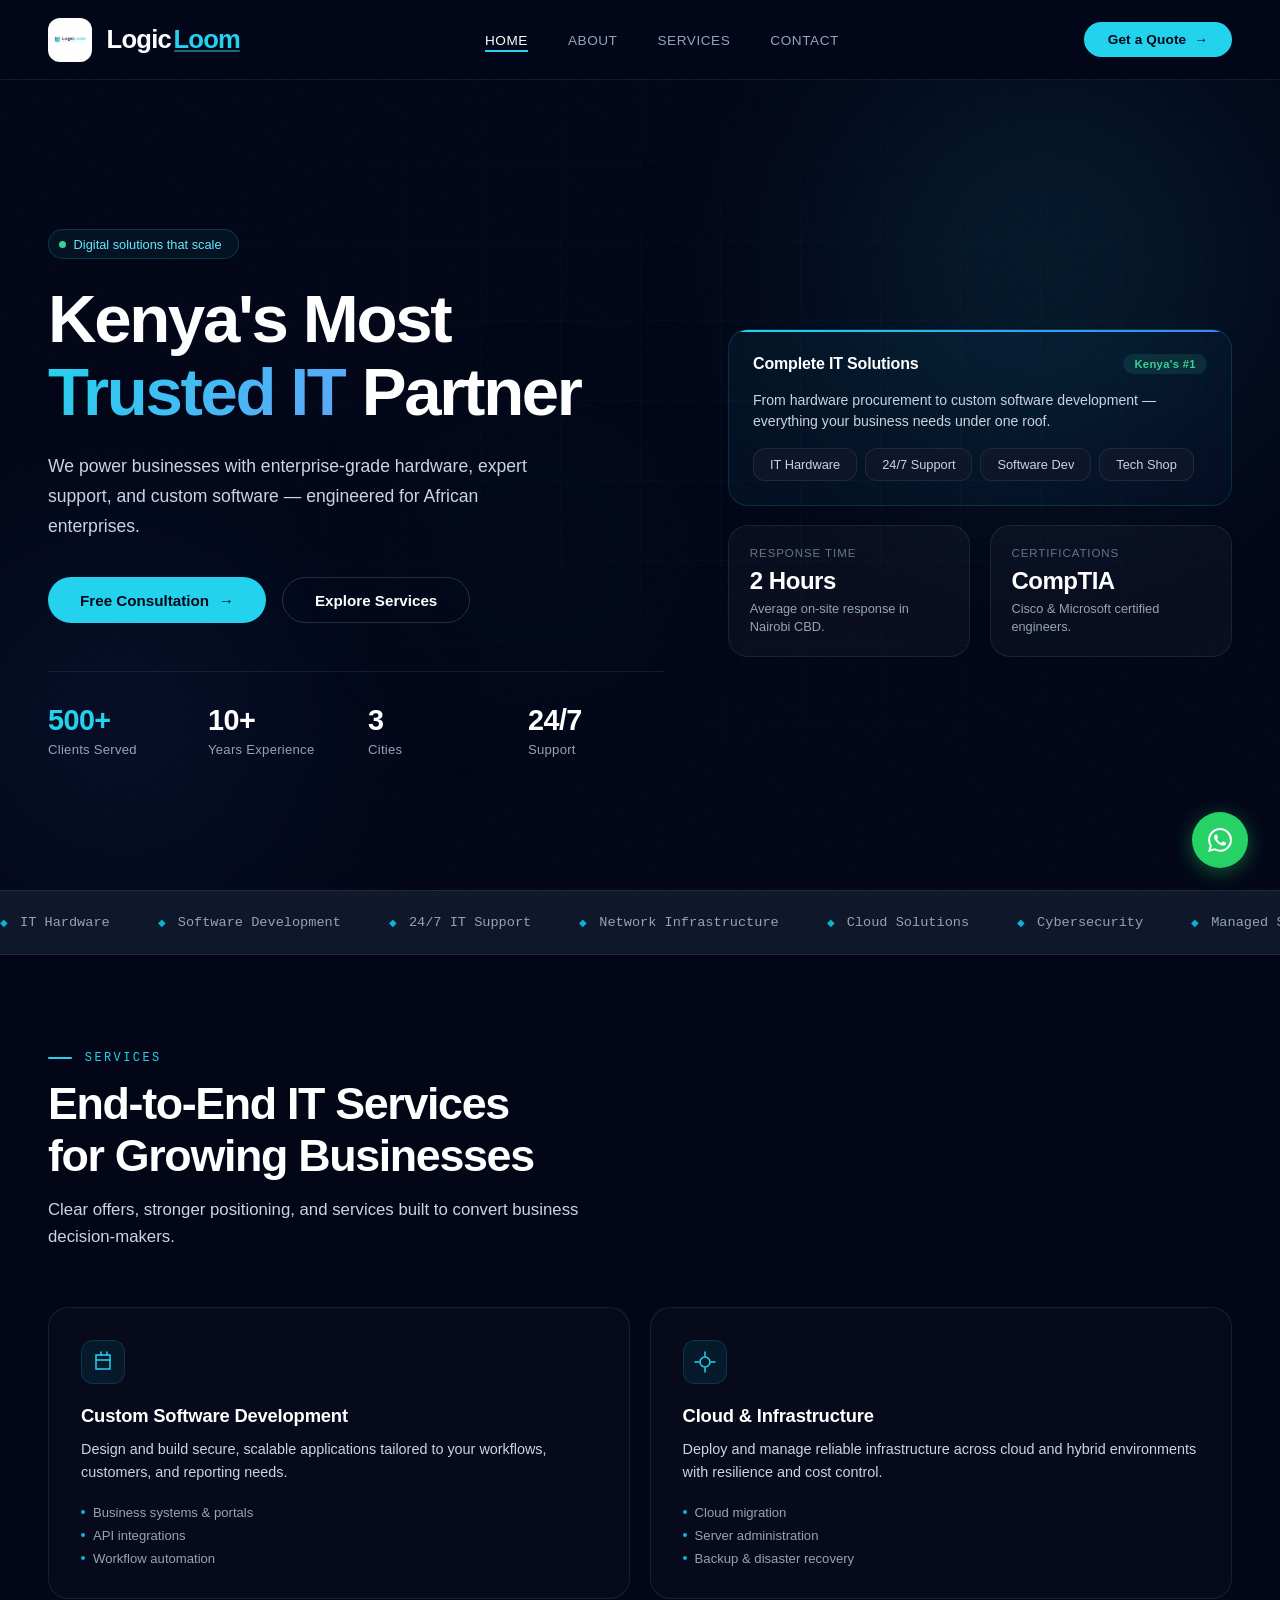
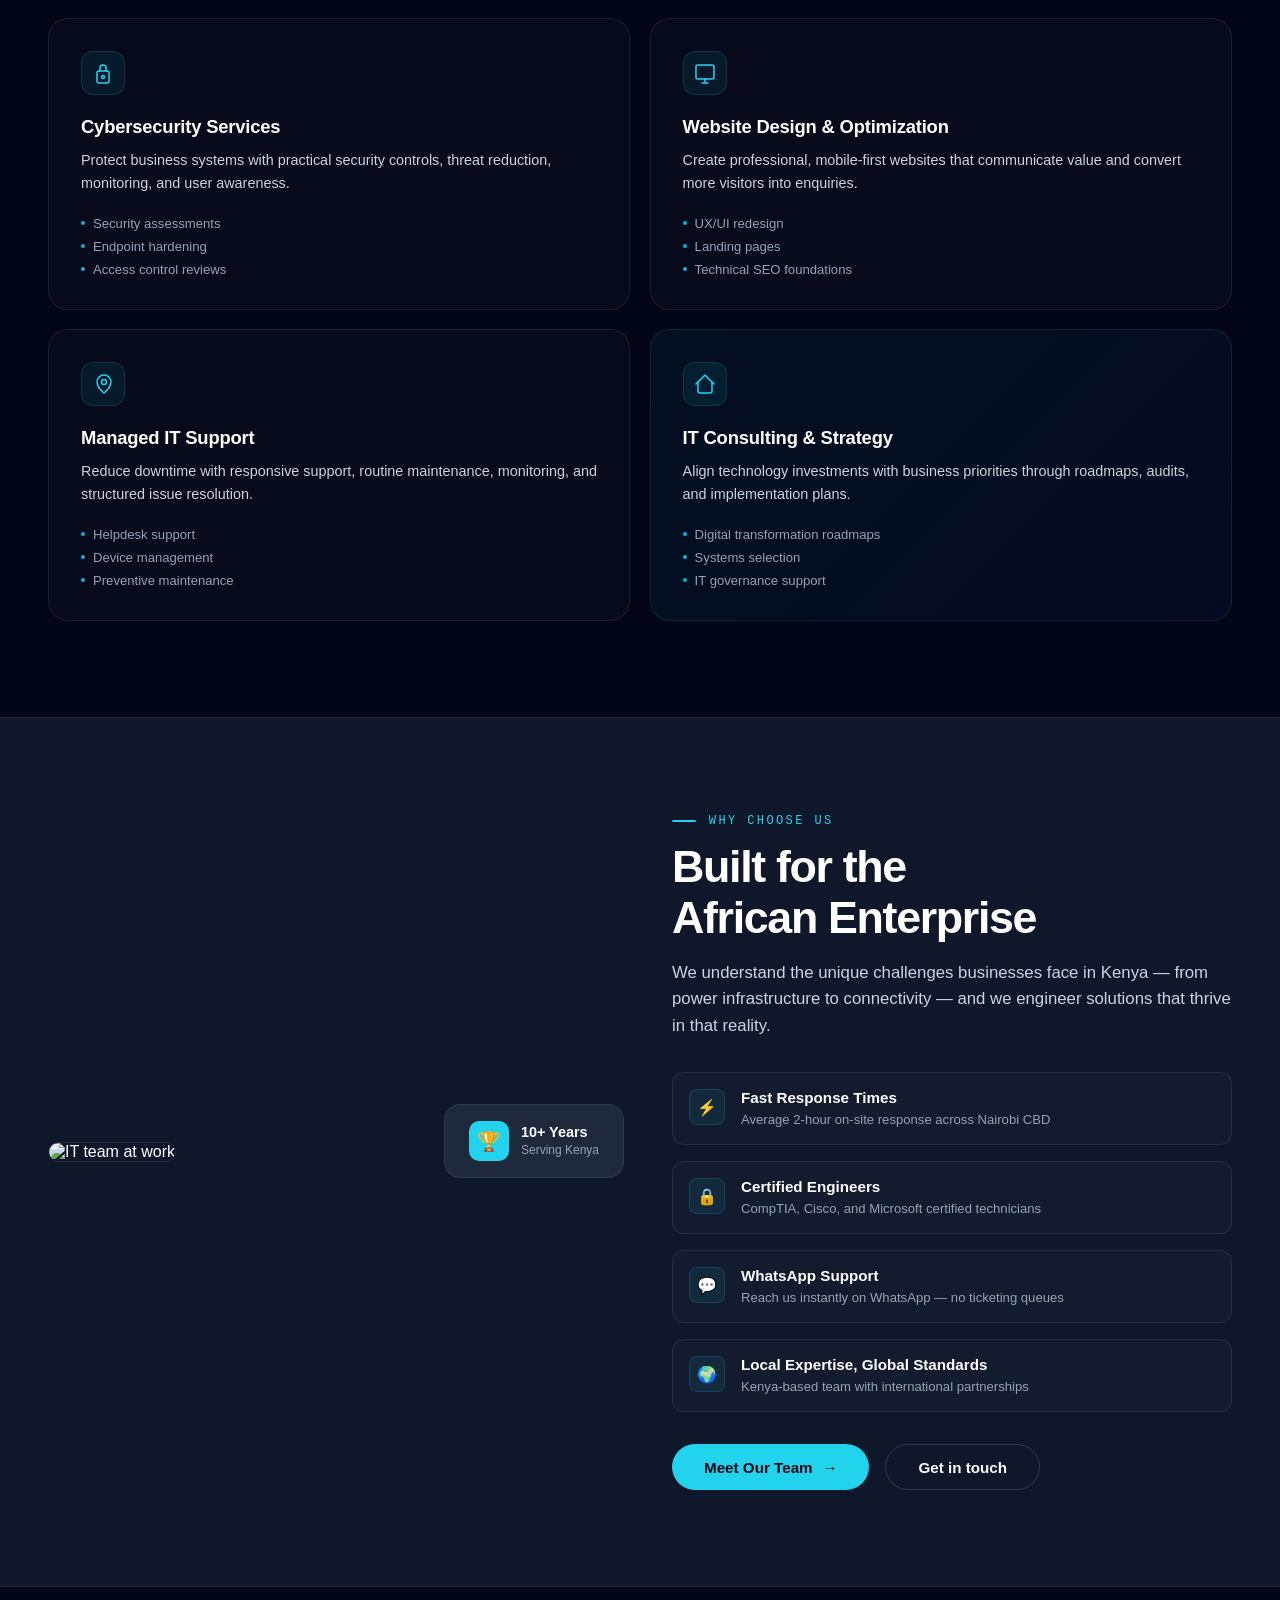
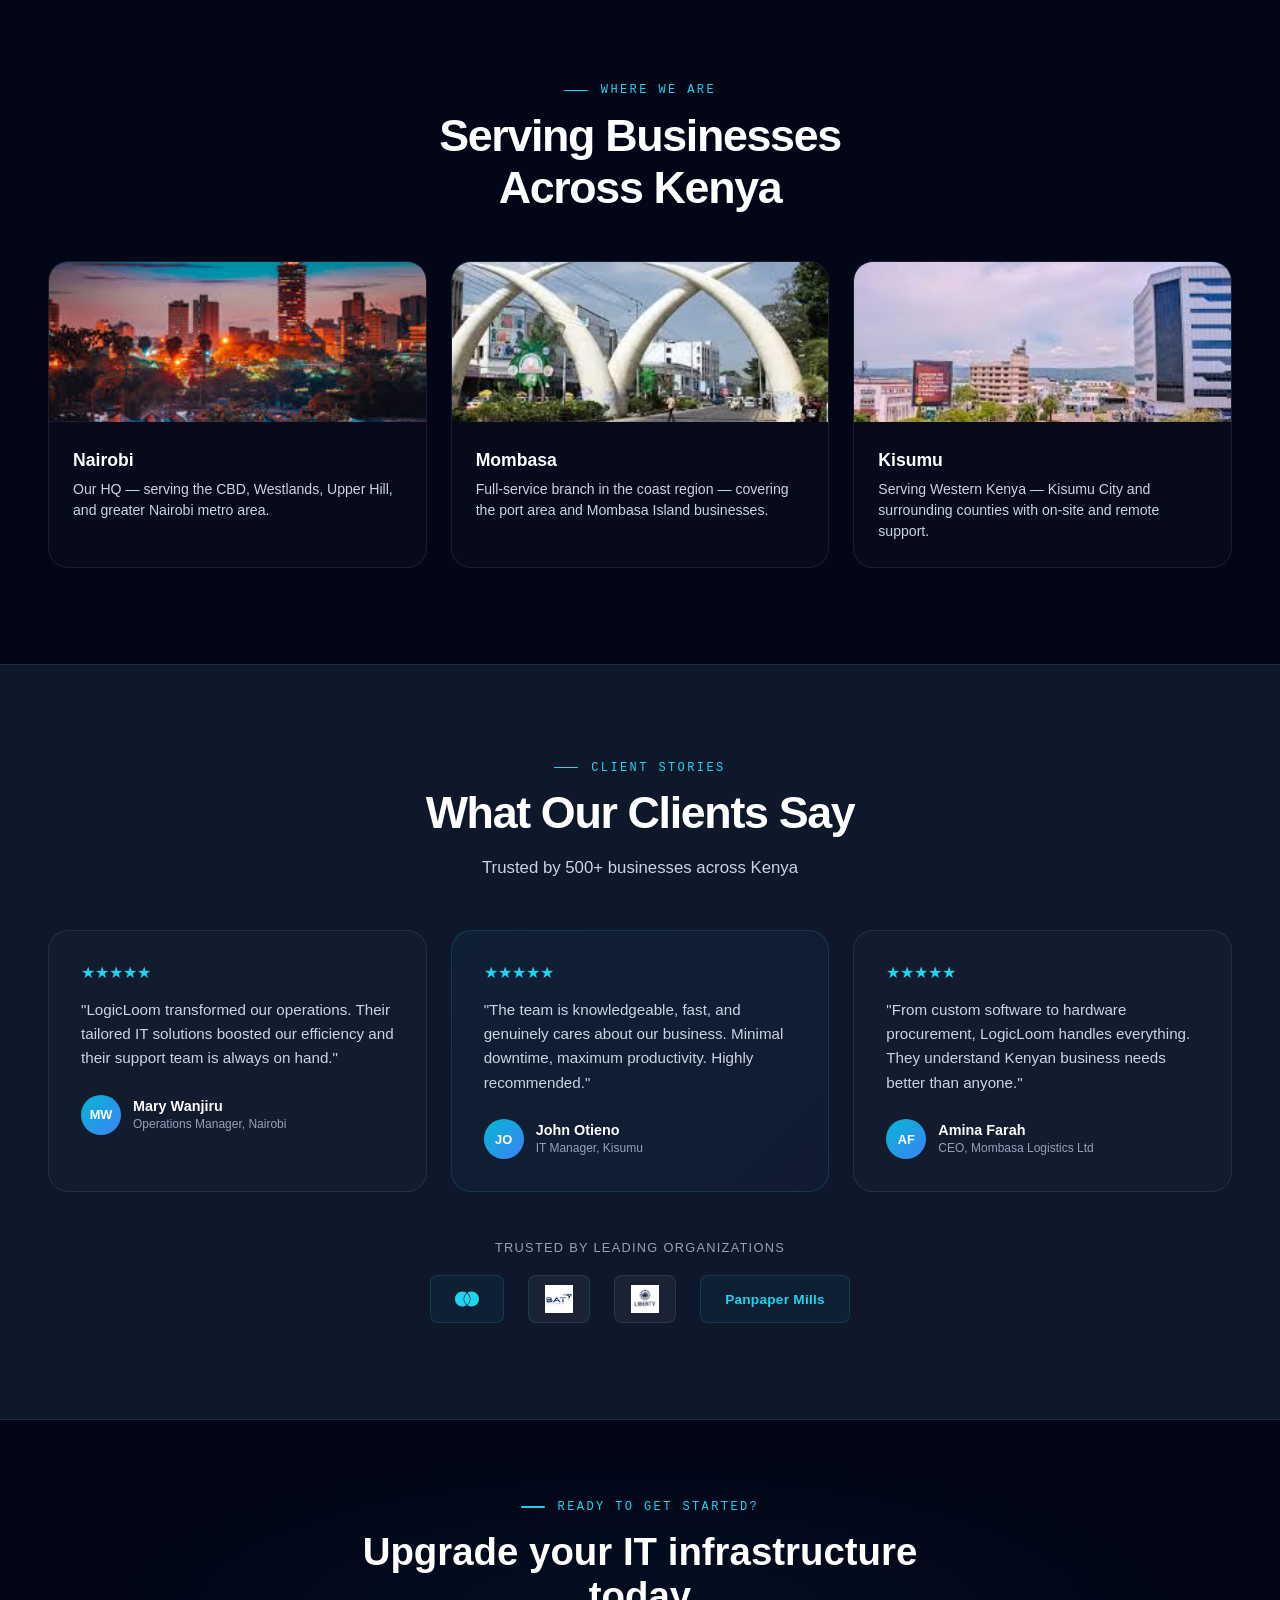
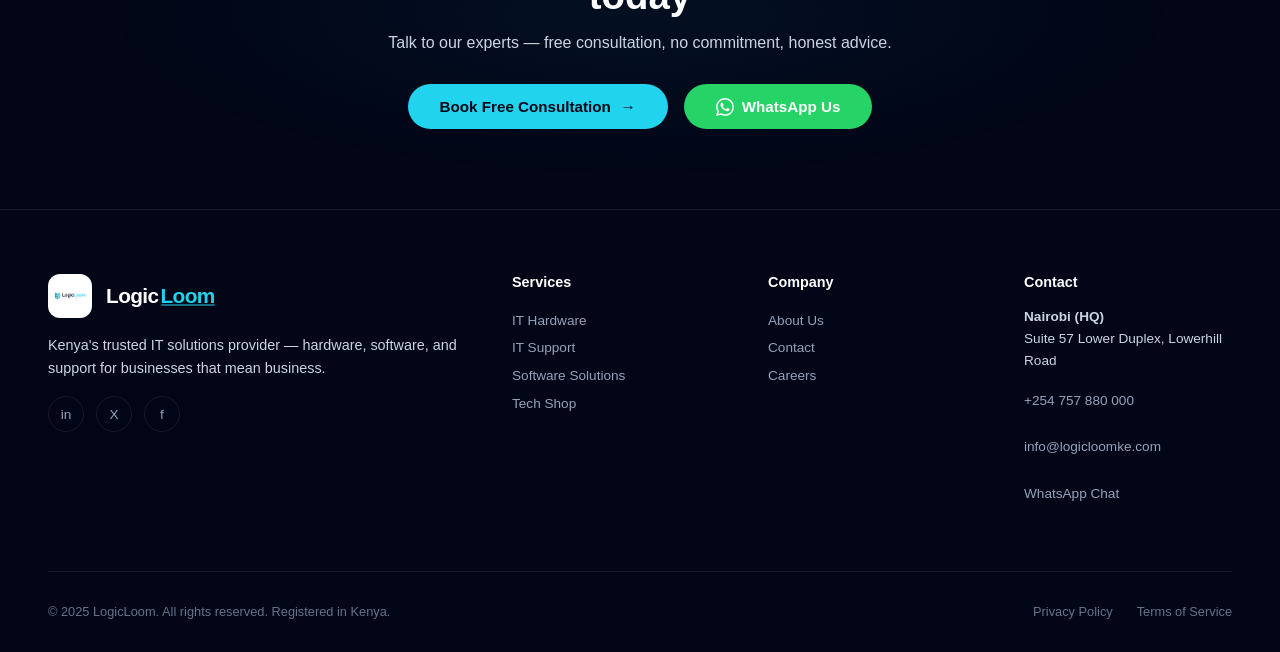
==== commit 96bae33b: "Changes" ====
--- a/index.html
+++ b/index.html
@@ -501,6 +501,10 @@
       color: var(--text-secondary);
       font-weight: 500;
       transition: all 0.3s;
+      text-decoration: none;
+      display: inline-flex;
+      align-items: center;
+      cursor: pointer;
     }
     .panel-tag:hover {
       border-color: rgba(34, 211, 238, 0.3);
@@ -910,6 +914,65 @@
     .t-author-info span {
       font-size: 0.75rem;
       color: var(--text-muted);
+    }
+
+    /* Client Logos */
+    .client-logos {
+      margin-top: 3rem;
+      text-align: center;
+    }
+    .client-logos-label {
+      font-size: 0.8rem;
+      color: var(--text-muted);
+      text-transform: uppercase;
+      letter-spacing: 0.1em;
+      margin-bottom: 1.25rem;
+    }
+    .client-logos-row {
+      display: flex;
+      flex-wrap: wrap;
+      justify-content: center;
+      align-items: center;
+      gap: 1.5rem;
+    }
+    .client-logo {
+      padding: 0.75rem 1.5rem;
+      background: rgba(34, 211, 238, 0.05);
+      border: 1px solid rgba(34, 211, 238, 0.15);
+      border-radius: 8px;
+      color: var(--cyan-400);
+      font-size: 0.9rem;
+      font-weight: 600;
+      letter-spacing: 0.02em;
+      transition: all 0.3s ease;
+      display: flex;
+      align-items: center;
+      justify-content: center;
+      height: 48px;
+    }
+    .client-logo:hover {
+      background: rgba(34, 211, 238, 0.12);
+      border-color: rgba(34, 211, 238, 0.3);
+      transform: translateY(-2px);
+    }
+    .client-logo svg {
+      height: 24px;
+      width: auto;
+      display: block;
+    }
+    .client-logo.text-logo {
+      font-size: 0.85rem;
+      font-weight: 600;
+    }
+    .client-logo.img-logo {
+      padding: 0.5rem 1rem;
+      background: rgba(255, 255, 255, 0.05);
+    }
+    .client-logo.img-logo img {
+      height: 28px;
+      width: auto;
+      object-fit: contain;
+      display: block;
     }
 
     .cta-banner {
@@ -1138,7 +1201,7 @@
     <div class="container">
       <div class="hero-content">
         <div>
-          <div class="hero-badge"><span class="dot"></span> Nairobi · Mombasa · Kisumu</div>
+          <div class="hero-badge"><span class="dot"></span> Digital solutions that scale</div>
           <h1>Kenya's Most <span class="accent">Trusted IT</span> Partner</h1>
           <p class="hero-desc">We power businesses with enterprise-grade hardware, expert support, and custom software — engineered for African enterprises.</p>
           <div class="hero-actions">
@@ -1173,10 +1236,10 @@
             </div>
             <p class="panel-desc">From hardware procurement to custom software development — everything your business needs under one roof.</p>
             <div class="panel-tags">
-              <span class="panel-tag">IT Hardware</span>
-              <span class="panel-tag">24/7 Support</span>
-              <span class="panel-tag">Software Dev</span>
-              <span class="panel-tag">Tech Shop</span>
+              <a href="services.html#hardware" class="panel-tag">IT Hardware</a>
+              <a href="services.html#support" class="panel-tag">24/7 Support</a>
+              <a href="services.html#software" class="panel-tag">Software Dev</a>
+              <a href="services.html#shop" class="panel-tag">Tech Shop</a>
             </div>
           </div>
           <div class="panel-row">
@@ -1445,6 +1508,17 @@
           </div>
         </div>
       </div>
+
+      <!-- Client Logos -->
+      <div class="client-logos reveal">
+        <p class="client-logos-label">Trusted by leading organizations</p>
+        <div class="client-logos-row">
+          <div class="client-logo" title="Mastercard"><svg role="img" viewBox="0 0 24 24" xmlns="http://www.w3.org/2000/svg" fill="currentColor" style="height: 24px; width: auto;"><title>MasterCard</title><path d="M11.343 18.031c.058.049.12.098.181.146-1.177.783-2.59 1.238-4.107 1.238C3.32 19.416 0 16.096 0 12c0-4.095 3.32-7.416 7.416-7.416 1.518 0 2.931.456 4.105 1.238-.06.051-.12.098-.165.15C9.6 7.489 8.595 9.688 8.595 12c0 2.311 1.001 4.51 2.748 6.031zm5.241-13.447c-1.52 0-2.931.456-4.105 1.238.06.051.12.098.165.15C14.4 7.489 15.405 9.688 15.405 12c0 2.31-1.001 4.507-2.748 6.031-.058.049-.12.098-.181.146 1.177.783 2.588 1.238 4.107 1.238C20.68 19.416 24 16.096 24 12c0-4.094-3.32-7.416-7.416-7.416zM12 6.174c-.096.075-.189.15-.28.231C10.156 7.764 9.169 9.765 9.169 12c0 2.236.987 4.236 2.551 5.595.09.08.185.158.28.232.096-.074.189-.152.28-.232 1.563-1.359 2.551-3.359 2.551-5.595 0-2.235-.987-4.236-2.551-5.595-.09-.08-.184-.156-.28-.231z"/></svg></div>
+          <div class="client-logo img-logo" title="British American Tobacco"><img src="BAT_logo.png" alt="BAT" style="height: 28px; width: auto; object-fit: contain;" /></div>
+          <div class="client-logo img-logo" title="Liberty Heritage"><img src="Liberty Heritage logo.png" alt="Liberty Heritage" style="height: 28px; width: auto; object-fit: contain;" /></div>
+          <div class="client-logo text-logo" title="Panpaper Mills">Panpaper Mills</div>
+        </div>
+      </div>
     </div>
   </section>
 
